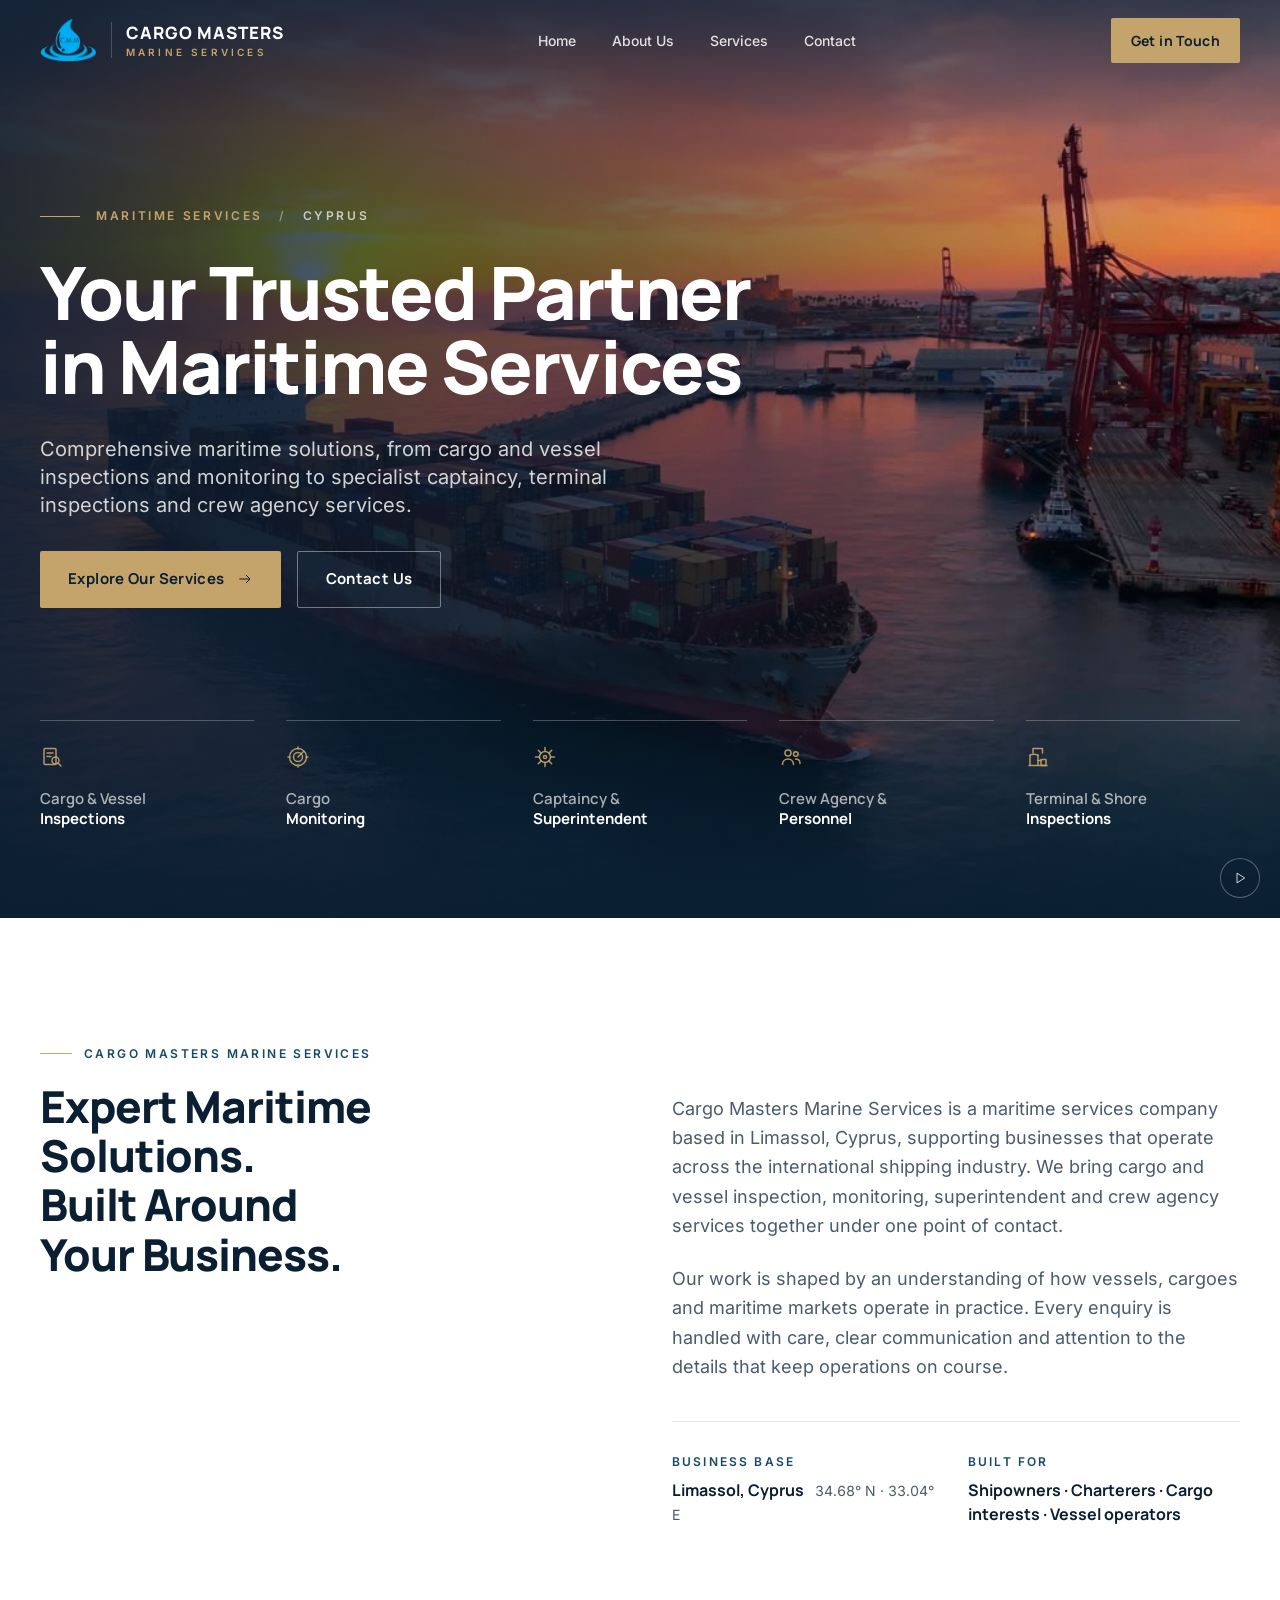
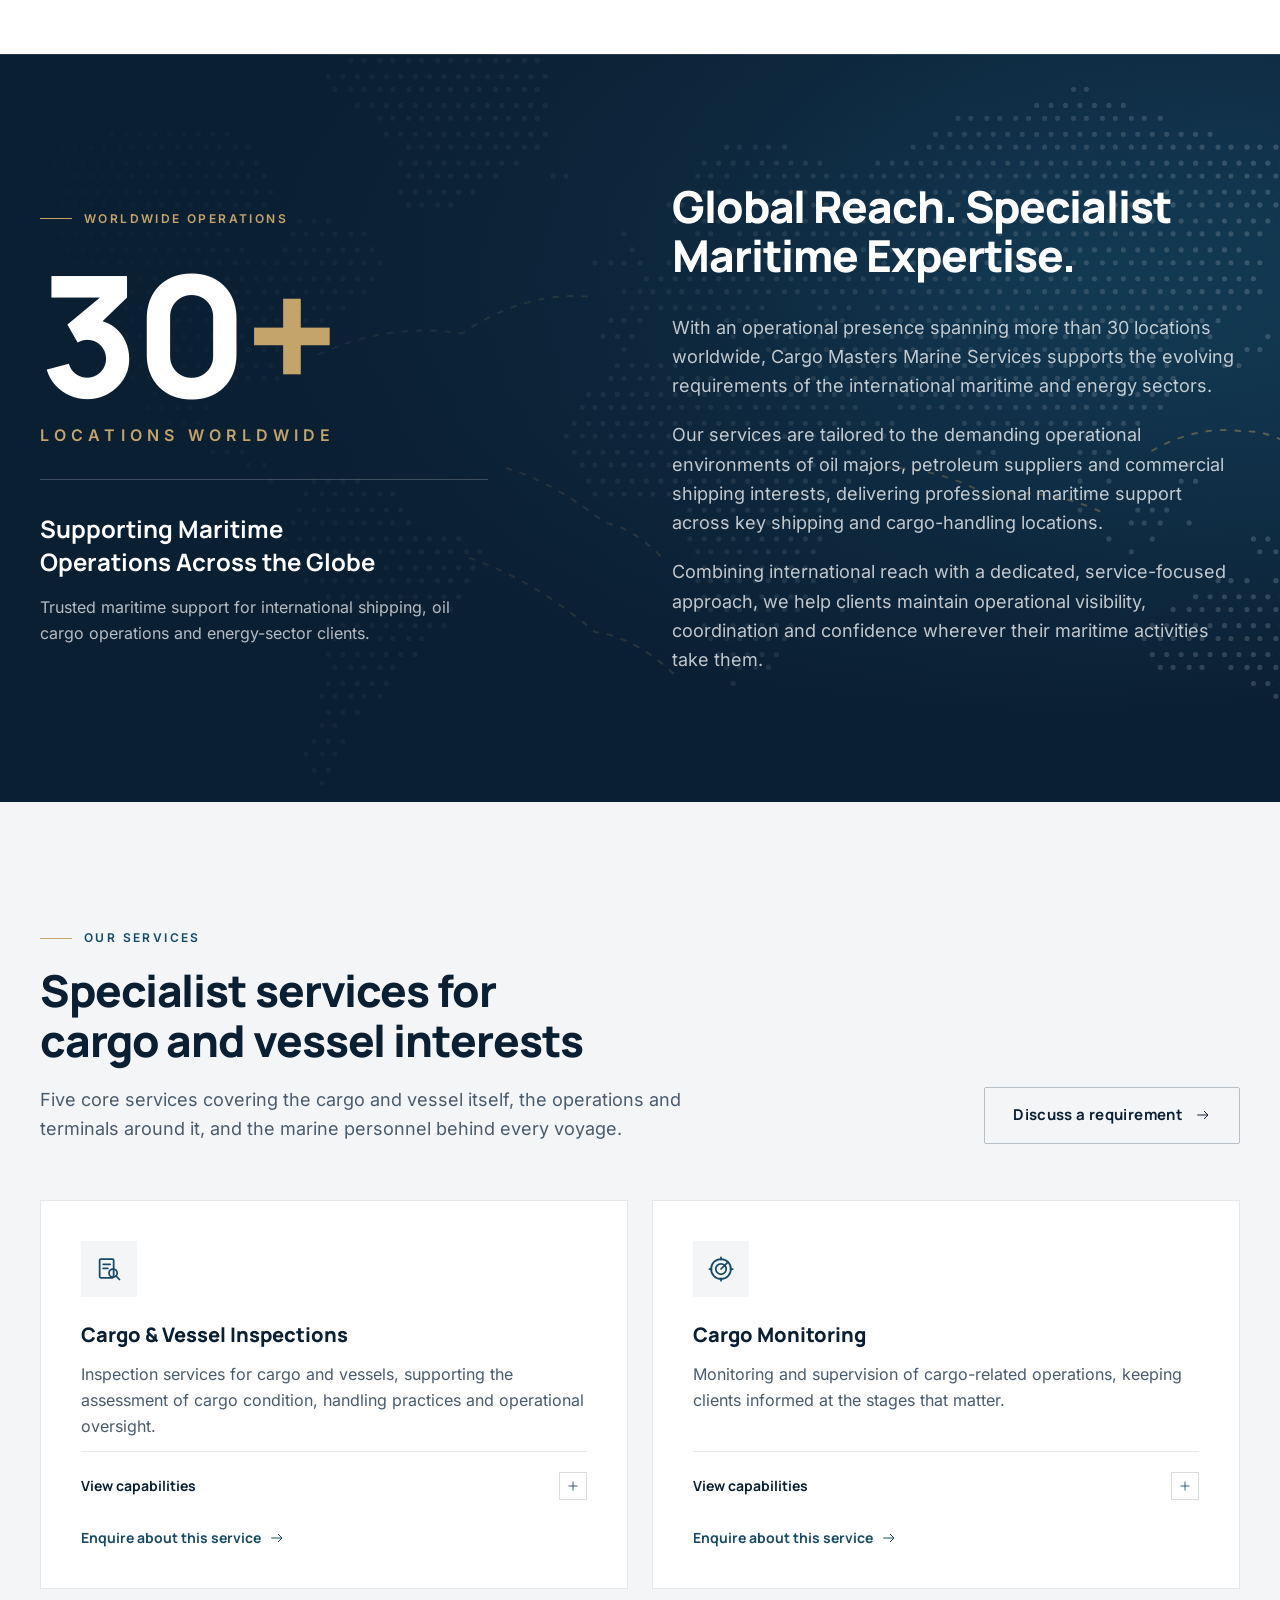
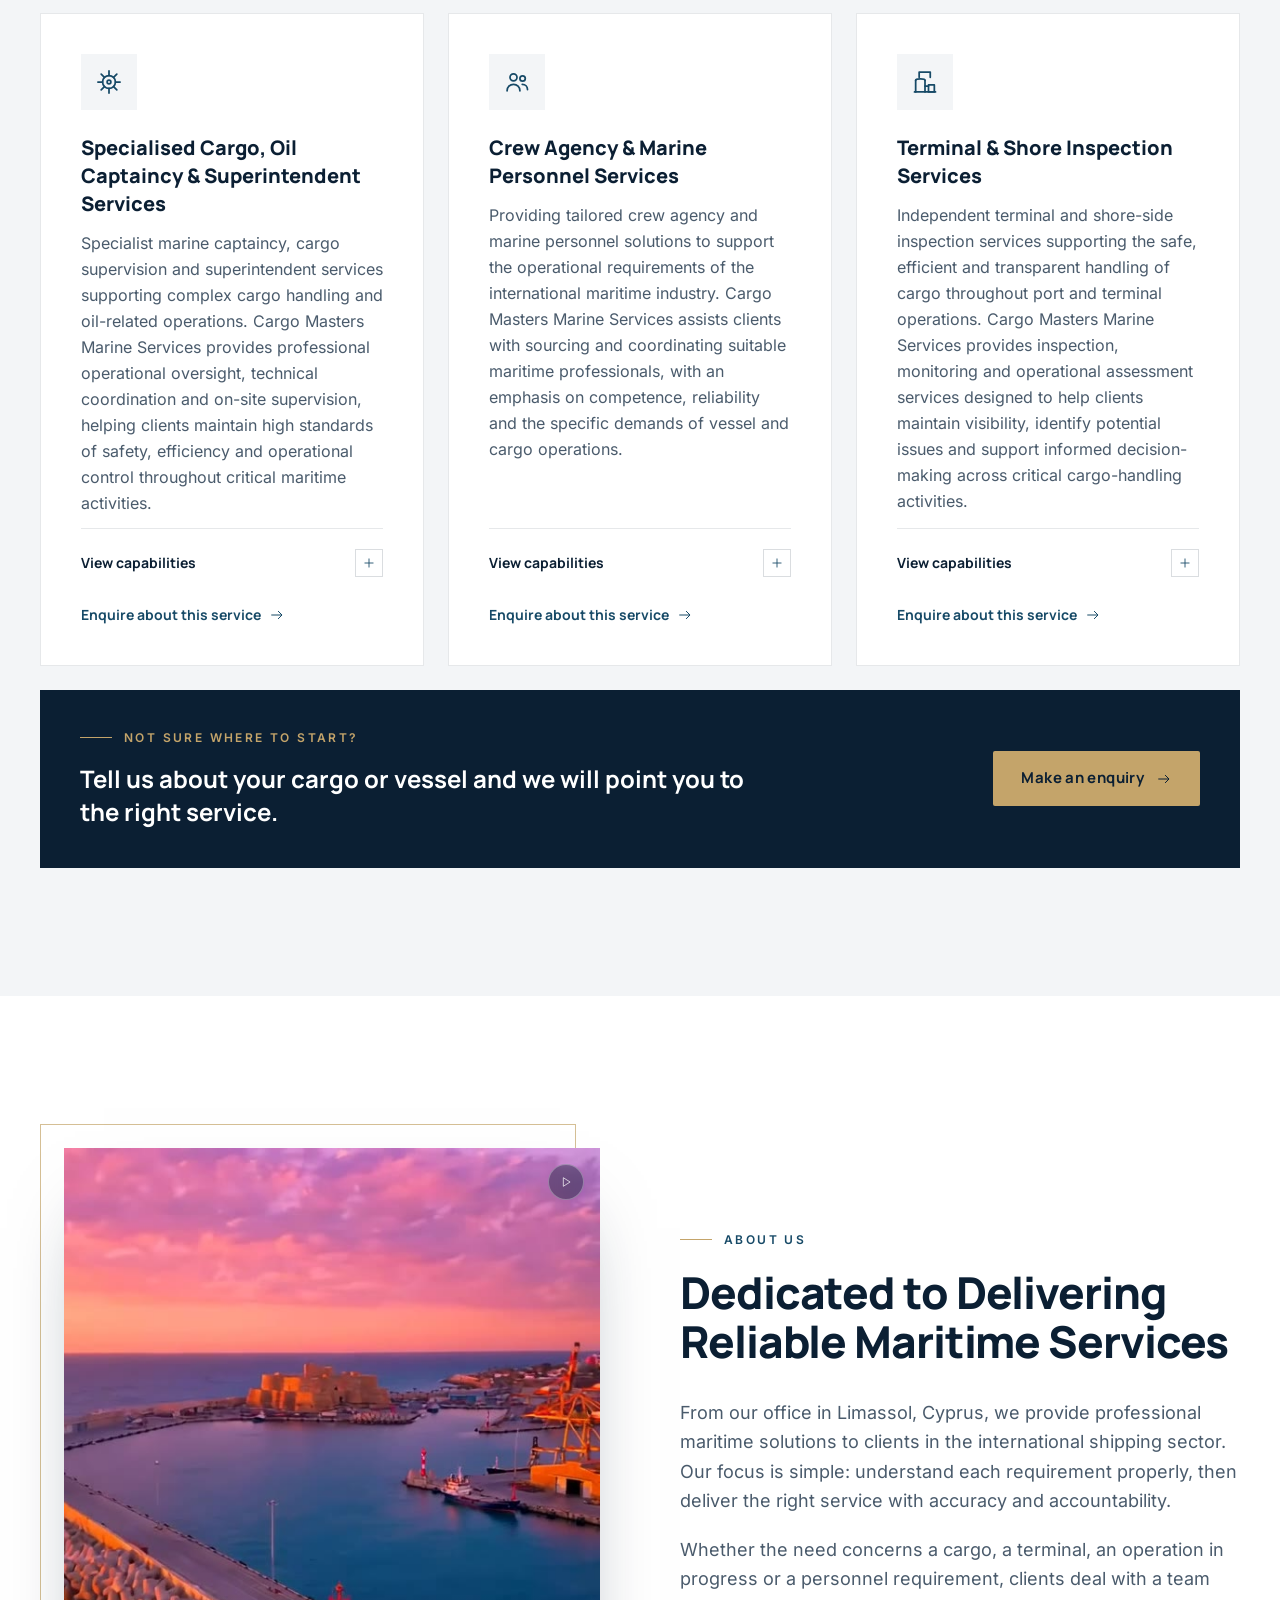
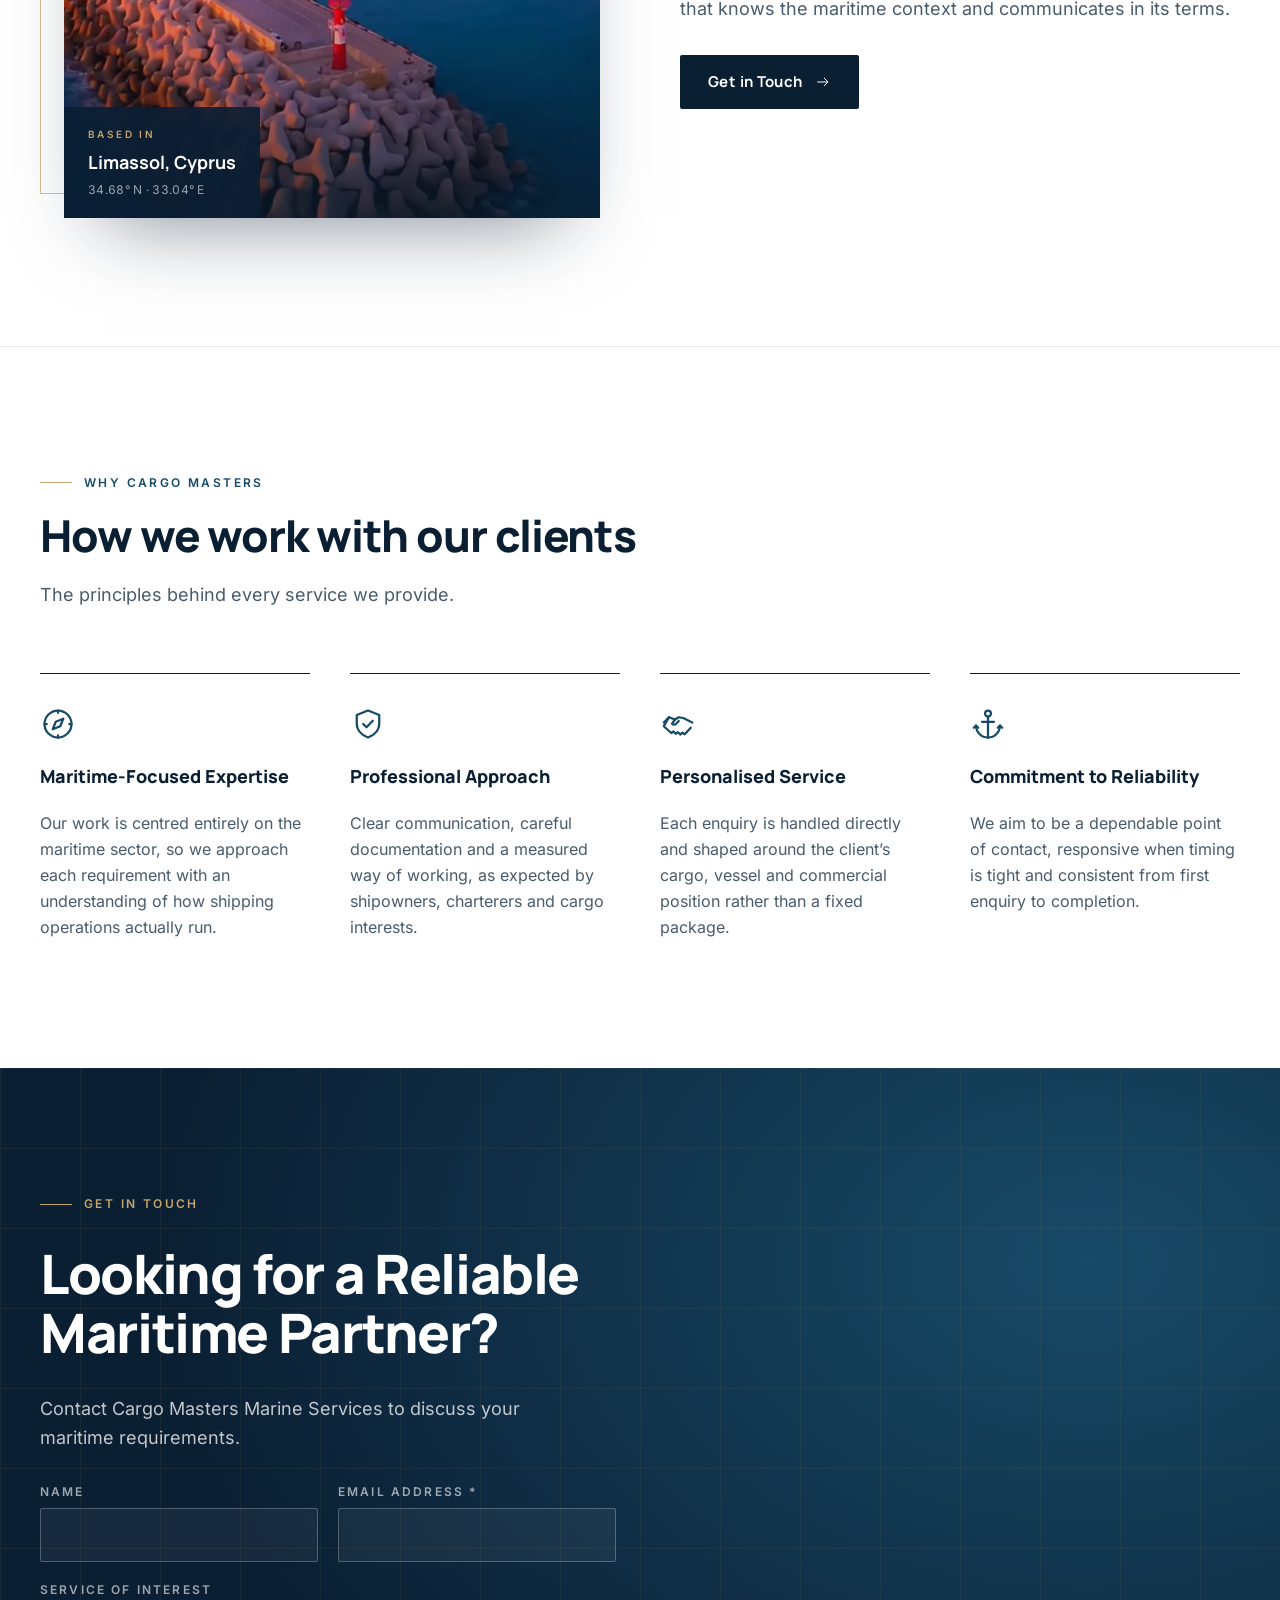
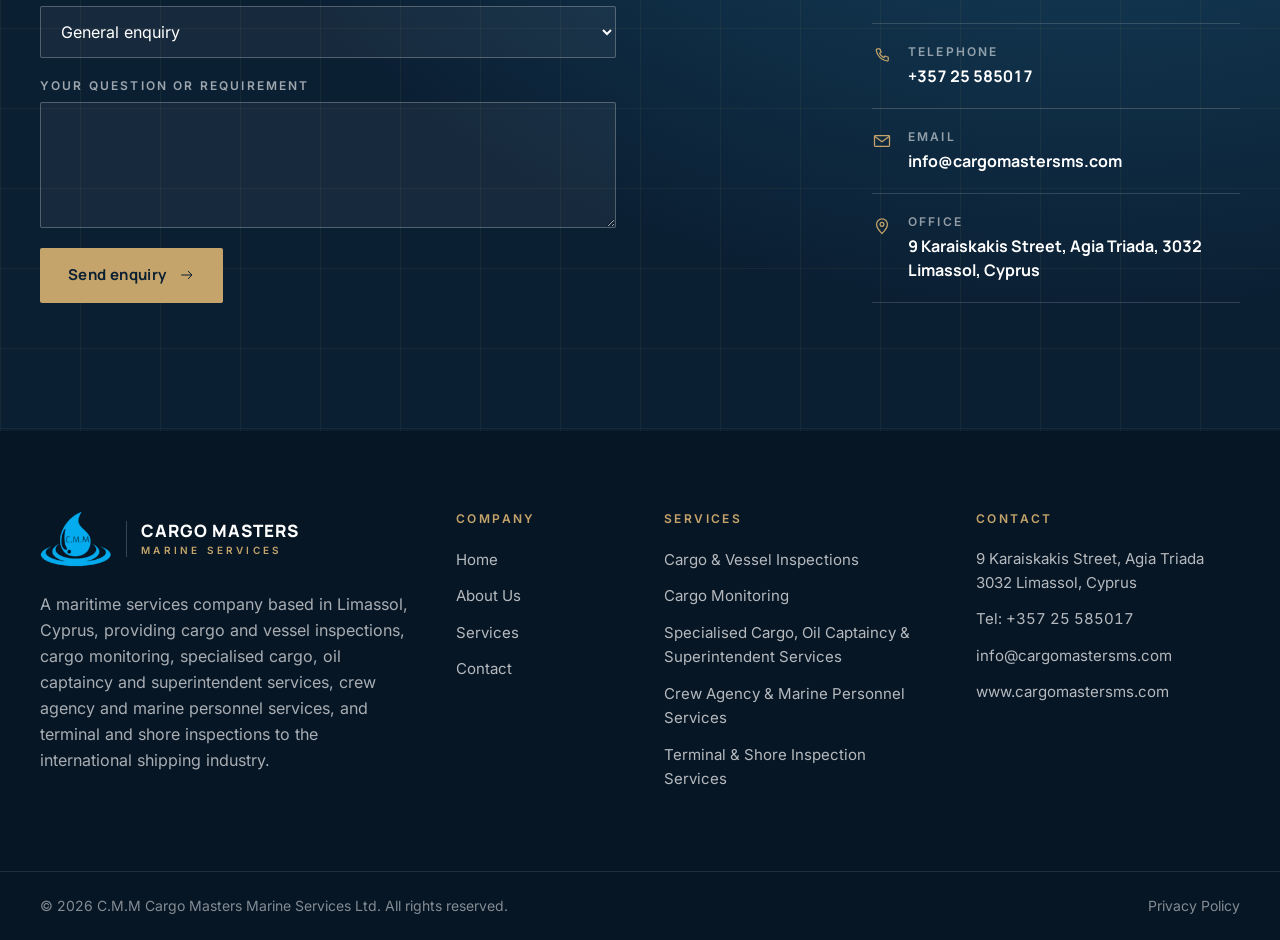
==== index.html @ 6564b2ce "Add live Cargo Masters website Co-Authored-By: Claude Opus 5.5 <noreply@anthropic.com> Claude-Sessio" ====
<!doctype html>
<html lang="en">
<head>
<meta charset="utf-8">
<meta name="viewport" content="width=device-width, initial-scale=1, viewport-fit=cover">
<link rel="icon" href="media/logo-cmm.png">
<title>Cargo Masters Marine Services | Maritime Services in Limassol, Cyprus</title>
<meta name="description" content="Cargo Masters Marine Services, Limassol, Cyprus: cargo and vessel inspections, cargo monitoring, captaincy and superintendent services, crew agency and terminal inspections.">
<link rel="canonical" href="https://www.cargomastersms.com/">
<meta name="theme-color" content="#0B1F33">
<meta property="og:type" content="website">
<meta property="og:site_name" content="Cargo Masters Marine Services">
<meta property="og:title" content="Cargo Masters Marine Services | Maritime Services in Limassol, Cyprus">
<meta property="og:description" content="Cargo Masters Marine Services, Limassol, Cyprus: cargo and vessel inspections, cargo monitoring, captaincy and superintendent services, crew agency and terminal inspections.">
<meta property="og:url" content="https://www.cargomastersms.com/">
<meta property="og:image" content="https://www.cargomastersms.com/media/hero-poster.jpg">
<meta property="og:image:width" content="1280">
<meta property="og:image:height" content="720">
<meta name="twitter:card" content="summary_large_image">
<link rel="stylesheet" href="assets/fonts.css">
<link rel="stylesheet" href="assets/site.css">
<link rel="preload" as="image" href="media/hero-poster.jpg">
<style>
:root { color-scheme: light; }
/* Layout and accessibility helpers (shared by the app and the preview). */
html { scroll-behavior: smooth; -webkit-text-size-adjust: 100%; }
body { background: #FFFFFF; color: #0B1F33; font-family: Inter, system-ui, -apple-system, 'Segoe UI', sans-serif; -webkit-font-smoothing: antialiased; }
[hidden] { display: none !important; }

.container-x {
  width: 100%;
  max-width: 1280px;
  margin-inline: auto;
  padding-left: max(20px, env(safe-area-inset-left, 0px));
  padding-right: max(20px, env(safe-area-inset-right, 0px));
}
@media (min-width: 768px) {
  .container-x {
    padding-left: max(40px, env(safe-area-inset-left, 0px));
    padding-right: max(40px, env(safe-area-inset-right, 0px));
  }
}

.text-balance { text-wrap: balance; }

/* Faint nautical-chart grid behind the contact band. */
.chart-grid {
  background-image:
    linear-gradient(rgba(196,164,106,0.07) 1px, transparent 1px),
    linear-gradient(90deg, rgba(196,164,106,0.07) 1px, transparent 1px),
    radial-gradient(ellipse at 85% 20%, #174A67 0%, transparent 60%);
  background-size: 80px 80px, 80px 80px, 100% 100%;
}

a:focus-visible, button:focus-visible {
  outline: 2px solid #C4A46A;
  outline-offset: 3px;
}

.skip-link {
  position: absolute; left: 16px; top: -100px; z-index: 100;
  background: #C4A46A; color: #0B1F33; padding: 12px 18px; font-weight: 700;
}
.skip-link:focus { top: calc(16px + env(safe-area-inset-top, 0px)); }

/* Hero entrance: movement only, text is visible from the first frame. */
@keyframes rise { from { transform: translateY(14px); } to { transform: none; } }
.hero-rise { animation: rise 0.9s cubic-bezier(0.2, 0.7, 0.2, 1) both; }

@media (prefers-reduced-motion: reduce) {
  html { scroll-behavior: auto; }
  *, *::before, *::after { animation: none !important; transition: none !important; }
}

</style>
<script defer src="assets/react.production.min.js"></script>
<script defer src="assets/react-dom.production.min.js"></script>
</head>
<body>
<form name="contact" data-netlify="true" netlify-honeypot="bot-field" hidden>
<input type="text" name="name"><input type="email" name="email"><input type="text" name="service"><textarea name="message"></textarea><input type="text" name="bot-field">
</form>
<div id="root"><a href="#main" class="skip-link">Skip to content</a><header class="fixed inset-x-0 top-0 z-50 transition-[background-color,box-shadow] duration-300 bg-transparent" style="padding-top: env(safe-area-inset-top, 0px);"><div class="container-x flex h-20 items-center justify-between gap-6"><a href="#top" aria-label="Cargo Masters Marine Services, home" class="shrink-0"><span class="flex items-center gap-3.5"><img src="media/logo-cmm.png" alt="" aria-hidden="true" class="h-11 w-auto shrink-0"><span aria-hidden="true" class="h-9 w-px bg-white/20"></span><span class="flex flex-col leading-none"><span class="font-display text-[17px] font-extrabold tracking-[0.06em] text-white">CARGO MASTERS</span><span class="mt-1.5 font-sans text-[10px] font-semibold uppercase tracking-[0.32em] text-gold">Marine Services</span></span></span></a><nav aria-label="Main" class="hidden lg:block"><ul class="flex items-center gap-9"><li><a href="#top" class="relative py-2 font-sans text-[14px] font-medium transition-colors after:absolute after:inset-x-0 after:-bottom-0.5 after:h-px after:origin-left after:scale-x-0 after:bg-gold after:transition-transform hover:after:scale-x-100 text-white/85 hover:text-white">Home</a></li><li><a href="#about" class="relative py-2 font-sans text-[14px] font-medium transition-colors after:absolute after:inset-x-0 after:-bottom-0.5 after:h-px after:origin-left after:scale-x-0 after:bg-gold after:transition-transform hover:after:scale-x-100 text-white/85 hover:text-white">About Us</a></li><li><a href="#services" class="relative py-2 font-sans text-[14px] font-medium transition-colors after:absolute after:inset-x-0 after:-bottom-0.5 after:h-px after:origin-left after:scale-x-0 after:bg-gold after:transition-transform hover:after:scale-x-100 text-white/85 hover:text-white">Services</a></li><li><a href="#contact" class="relative py-2 font-sans text-[14px] font-medium transition-colors after:absolute after:inset-x-0 after:-bottom-0.5 after:h-px after:origin-left after:scale-x-0 after:bg-gold after:transition-transform hover:after:scale-x-100 text-white/85 hover:text-white">Contact</a></li></ul></nav><div class="flex items-center gap-3"><a href="#contact" class="hidden rounded-sm px-5 py-3 font-display text-[14px] font-bold tracking-wide transition-colors sm:inline-flex bg-gold text-navy hover:bg-[#d3b783]">Get in Touch</a><button type="button" class="grid h-11 w-11 place-items-center lg:hidden text-white" aria-expanded="false" aria-controls="mobile-menu" aria-label="Open menu"><svg viewBox="0 0 24 24" fill="none" stroke="currentColor" stroke-width="1.5" stroke-linecap="round" stroke-linejoin="round" class="h-6 w-6" aria-hidden="true"><path d="M3.5 7h17M3.5 12h17M3.5 17h17"></path></svg></button></div></div><div id="mobile-menu" hidden="" class="border-t border-navy/10 bg-white lg:hidden"><nav aria-label="Mobile" class="container-x py-4"><ul class="flex flex-col"><li class="border-b border-navy/10 last:border-0"><a href="#top" class="flex items-center justify-between py-4 font-display text-lg font-bold text-navy">Home<svg viewBox="0 0 24 24" fill="none" stroke="currentColor" stroke-width="1.5" stroke-linecap="round" stroke-linejoin="round" class="h-4 w-4 text-ocean" aria-hidden="true"><path d="M4 12h15M14 6.5l5.5 5.5-5.5 5.5"></path></svg></a></li><li class="border-b border-navy/10 last:border-0"><a href="#about" class="flex items-center justify-between py-4 font-display text-lg font-bold text-navy">About Us<svg viewBox="0 0 24 24" fill="none" stroke="currentColor" stroke-width="1.5" stroke-linecap="round" stroke-linejoin="round" class="h-4 w-4 text-ocean" aria-hidden="true"><path d="M4 12h15M14 6.5l5.5 5.5-5.5 5.5"></path></svg></a></li><li class="border-b border-navy/10 last:border-0"><a href="#services" class="flex items-center justify-between py-4 font-display text-lg font-bold text-navy">Services<svg viewBox="0 0 24 24" fill="none" stroke="currentColor" stroke-width="1.5" stroke-linecap="round" stroke-linejoin="round" class="h-4 w-4 text-ocean" aria-hidden="true"><path d="M4 12h15M14 6.5l5.5 5.5-5.5 5.5"></path></svg></a></li><li class="border-b border-navy/10 last:border-0"><a href="#contact" class="flex items-center justify-between py-4 font-display text-lg font-bold text-navy">Contact<svg viewBox="0 0 24 24" fill="none" stroke="currentColor" stroke-width="1.5" stroke-linecap="round" stroke-linejoin="round" class="h-4 w-4 text-ocean" aria-hidden="true"><path d="M4 12h15M14 6.5l5.5 5.5-5.5 5.5"></path></svg></a></li></ul><a href="#contact" class="mt-4 flex justify-center rounded-sm bg-navy px-5 py-4 font-display font-bold text-white">Get in Touch</a></nav></div></header><main id="main"><section id="top" aria-labelledby="hero-title" class="relative isolate overflow-hidden bg-navy"><div class="absolute inset-0"><video muted class="h-full w-full object-cover object-[30%_50%]" src="media/hero.mp4" poster="media/hero-poster.jpg" loop="" playsinline="" autoplay="" preload="auto" aria-hidden="true" tabindex="-1"></video><button type="button" aria-label="Play background video" class="absolute bottom-5 right-5 z-20 grid h-10 w-10 place-items-center rounded-full border border-white/30 bg-navy/40 text-white/80 backdrop-blur-sm transition-colors hover:border-white hover:text-white" style="right: max(20px, env(safe-area-inset-right, 0px)); bottom: calc(20px + env(safe-area-inset-bottom, 0px));"><svg viewBox="0 0 24 24" fill="none" stroke="currentColor" stroke-width="1.5" stroke-linecap="round" stroke-linejoin="round" class="h-4 w-4" aria-hidden="true"><path d="M8 5l11 7-11 7z"></path></svg></button><div class="absolute inset-0 bg-gradient-to-r from-navy/90 via-navy/55 to-navy/5"></div><div class="absolute inset-x-0 top-0 h-32 bg-gradient-to-b from-navy/60 to-transparent"></div><div class="absolute inset-x-0 bottom-0 h-48 bg-gradient-to-t from-navy/95 to-transparent"></div></div><div class="container-x relative z-10 pb-16 pt-40 md:pb-20 md:pt-52"><div class="hero-rise flex max-w-3xl flex-col gap-8"><p class="flex flex-wrap items-center gap-x-4 gap-y-2 font-sans text-xs font-semibold uppercase tracking-[0.22em] text-gold"><span class="h-px w-10 bg-gold" aria-hidden="true"></span>Maritime Services<span class="text-white/40" aria-hidden="true">/</span><span class="text-white/70">Cyprus</span></p><h1 id="hero-title" class="text-balance font-display text-[2.6rem] font-extrabold leading-[1.04] tracking-tight text-white sm:text-6xl lg:text-[4.6rem]">Your Trusted Partner in Maritime Services</h1><p class="max-w-xl text-lg leading-relaxed text-white/80 md:text-xl">Comprehensive maritime solutions, from cargo and vessel inspections and monitoring to specialist captaincy, terminal inspections and crew agency services.</p><div class="flex flex-col gap-3 sm:flex-row sm:gap-4"><a href="#services" class="group inline-flex items-center justify-center gap-3 rounded-sm px-7 py-4 font-display text-[15px] font-bold tracking-wide transition-colors duration-200 bg-gold text-navy hover:bg-[#d3b783] ">Explore Our Services<svg viewBox="0 0 24 24" fill="none" stroke="currentColor" stroke-width="1.5" stroke-linecap="round" stroke-linejoin="round" class="h-4 w-4 transition-transform duration-200 group-hover:translate-x-1" aria-hidden="true"><path d="M4 12h15M14 6.5l5.5 5.5-5.5 5.5"></path></svg></a><a href="#contact" class="group inline-flex items-center justify-center gap-3 rounded-sm px-7 py-4 font-display text-[15px] font-bold tracking-wide transition-colors duration-200 border border-white/40 text-white hover:border-white hover:bg-white/10 ">Contact Us</a></div></div><nav aria-label="Services overview" class="mt-28 hidden lg:block"><ul class="grid grid-cols-5 gap-8"><li><a href="#cargo-inspections" class="group relative flex flex-col gap-5 border-t border-white/25 pb-2 pt-6"><span aria-hidden="true" class="absolute -top-px left-0 h-px w-full origin-left scale-x-0 bg-gold transition-transform duration-500 group-hover:scale-x-100"></span><svg viewBox="0 0 24 24" fill="none" stroke="currentColor" stroke-width="1.5" stroke-linecap="round" stroke-linejoin="round" class="h-6 w-6 text-gold/90" aria-hidden="true"><rect x="4" y="3.5" width="12" height="16" rx="1"></rect><path d="M7 8h6M7 11.5h4"></path><circle cx="15.5" cy="15.5" r="3.5"></circle><path d="M18 18l3 3"></path></svg><span class="flex flex-col font-display text-[15px] leading-snug"><span class="font-semibold text-white/65 transition-colors duration-300 group-hover:text-white/90">Cargo &amp; Vessel</span><span class="font-bold text-white">Inspections</span></span></a></li><li><a href="#cargo-monitoring" class="group relative flex flex-col gap-5 border-t border-white/25 pb-2 pt-6"><span aria-hidden="true" class="absolute -top-px left-0 h-px w-full origin-left scale-x-0 bg-gold transition-transform duration-500 group-hover:scale-x-100"></span><svg viewBox="0 0 24 24" fill="none" stroke="currentColor" stroke-width="1.5" stroke-linecap="round" stroke-linejoin="round" class="h-6 w-6 text-gold/90" aria-hidden="true"><circle cx="12" cy="12" r="8.5"></circle><circle cx="12" cy="12" r="4.5"></circle><path d="M12 12l5.5-5.5"></path><path d="M12 2v2M12 20v2M2 12h2M20 12h2"></path></svg><span class="flex flex-col font-display text-[15px] leading-snug"><span class="font-semibold text-white/65 transition-colors duration-300 group-hover:text-white/90">Cargo</span><span class="font-bold text-white">Monitoring</span></span></a></li><li><a href="#captaincy" class="group relative flex flex-col gap-5 border-t border-white/25 pb-2 pt-6"><span aria-hidden="true" class="absolute -top-px left-0 h-px w-full origin-left scale-x-0 bg-gold transition-transform duration-500 group-hover:scale-x-100"></span><svg viewBox="0 0 24 24" fill="none" stroke="currentColor" stroke-width="1.5" stroke-linecap="round" stroke-linejoin="round" class="h-6 w-6 text-gold/90" aria-hidden="true"><circle cx="12" cy="12" r="5.5"></circle><circle cx="12" cy="12" r="1.6"></circle><path d="M12 2.5v4M12 17.5v4M2.5 12h4M17.5 12h4M5.3 5.3l2.8 2.8M15.9 15.9l2.8 2.8M18.7 5.3l-2.8 2.8M8.1 15.9l-2.8 2.8"></path></svg><span class="flex flex-col font-display text-[15px] leading-snug"><span class="font-semibold text-white/65 transition-colors duration-300 group-hover:text-white/90">Captaincy &amp;</span><span class="font-bold text-white">Superintendent</span></span></a></li><li><a href="#crew-agency" class="group relative flex flex-col gap-5 border-t border-white/25 pb-2 pt-6"><span aria-hidden="true" class="absolute -top-px left-0 h-px w-full origin-left scale-x-0 bg-gold transition-transform duration-500 group-hover:scale-x-100"></span><svg viewBox="0 0 24 24" fill="none" stroke="currentColor" stroke-width="1.5" stroke-linecap="round" stroke-linejoin="round" class="h-6 w-6 text-gold/90" aria-hidden="true"><circle cx="9" cy="8" r="3"></circle><path d="M3.5 19.5c0-3.2 2.4-5.5 5.5-5.5s5.5 2.3 5.5 5.5"></path><circle cx="16.8" cy="9" r="2.3"></circle><path d="M16.5 14c2.7 0 4.5 1.9 4.5 4.5"></path></svg><span class="flex flex-col font-display text-[15px] leading-snug"><span class="font-semibold text-white/65 transition-colors duration-300 group-hover:text-white/90">Crew Agency &amp;</span><span class="font-bold text-white">Personnel</span></span></a></li><li><a href="#terminal-inspections" class="group relative flex flex-col gap-5 border-t border-white/25 pb-2 pt-6"><span aria-hidden="true" class="absolute -top-px left-0 h-px w-full origin-left scale-x-0 bg-gold transition-transform duration-500 group-hover:scale-x-100"></span><svg viewBox="0 0 24 24" fill="none" stroke="currentColor" stroke-width="1.5" stroke-linecap="round" stroke-linejoin="round" class="h-6 w-6 text-gold/90" aria-hidden="true"><path d="M3 20.5h18"></path><path d="M4 10.5v10M12 10.5v10"></path><path d="M4 10.5c0-1.6 8-1.6 8 0"></path><path d="M15 14.5h5v6h-5z"></path><path d="M12 15.5h3"></path><path d="M7 8V3.5h9.5V8"></path></svg><span class="flex flex-col font-display text-[15px] leading-snug"><span class="font-semibold text-white/65 transition-colors duration-300 group-hover:text-white/90">Terminal &amp; Shore</span><span class="font-bold text-white">Inspections</span></span></a></li></ul></nav></div></section><section aria-labelledby="intro-title" class="bg-white"><div class="container-x grid gap-12 py-24 md:py-32 lg:grid-cols-12 lg:gap-16"><div class="lg:col-span-5"><div class="flex max-w-2xl flex-col gap-5"><p class="flex items-center gap-3 font-sans text-xs font-semibold uppercase tracking-[0.2em] text-ocean"><span aria-hidden="true" class="h-px w-8 bg-gold"></span>Cargo Masters Marine Services</p><h2 id="intro-title" class="text-balance font-display text-3xl font-extrabold leading-[1.12] tracking-tight md:text-[2.75rem] text-navy">Expert Maritime Solutions. Built Around Your Business.</h2></div></div><div class="flex min-w-0 flex-col gap-6 text-lg leading-relaxed text-slate lg:col-span-6 lg:col-start-7 lg:pt-12"><p>Cargo Masters Marine Services is a maritime services company based in Limassol, Cyprus, supporting businesses that operate across the international shipping industry. We bring cargo and vessel inspection, monitoring, superintendent and crew agency services together under one point of contact.</p><p>Our work is shaped by an understanding of how vessels, cargoes and maritime markets operate in practice. Every enquiry is handled with care, clear communication and attention to the details that keep operations on course.</p><dl class="mt-4 grid gap-6 border-t border-navy/10 pt-8 sm:grid-cols-2"><div class="flex flex-col gap-2"><dt class="text-xs font-semibold uppercase tracking-[0.18em] text-ocean">Business base</dt><dd class="font-display text-base font-bold text-navy">Limassol, Cyprus <span class="ml-2 font-sans text-sm font-normal tabular-nums text-slate">34.68° N · 33.04° E</span></dd></div><div class="flex flex-col gap-2"><dt class="text-xs font-semibold uppercase tracking-[0.18em] text-ocean">Built for</dt><dd class="font-display text-base font-bold text-navy">Shipowners · Charterers · Cargo interests · Vessel operators</dd></div></dl></div></div></section><section id="global-reach" aria-labelledby="global-title" class="relative isolate scroll-mt-20 overflow-hidden bg-navy"><div aria-hidden="true" class="pointer-events-none absolute inset-0 -z-10"><div class="absolute inset-0 bg-[radial-gradient(ellipse_at_80%_30%,#174A67_0%,transparent_60%)]"></div><svg viewBox="0 0 1000 466" preserveAspectRatio="xMidYMid slice" class="absolute left-1/2 top-1/2 h-auto w-[900px] max-w-none -translate-x-1/2 -translate-y-1/2 lg:inset-0 lg:left-0 lg:top-0 lg:h-full lg:w-full lg:translate-x-0 lg:translate-y-0"><path d="M320 4h.01M328 4h.01M338 4h.01M346 4h.01M356 4h.01M364 4h.01M374 4h.01M382 4h.01M392 4h.01M400 4h.01M410 4h.01M418 4h.01M428 4h.01M436 4h.01M306 14h.01M315 14h.01M324 14h.01M333 14h.01M342 14h.01M351 14h.01M360 14h.01M369 14h.01M378 14h.01M387 14h.01M396 14h.01M405 14h.01M414 14h.01M423 14h.01M432 14h.01M441 14h.01M310 22h.01M320 22h.01M328 22h.01M338 22h.01M346 22h.01M356 22h.01M364 22h.01M374 22h.01M382 22h.01M392 22h.01M400 22h.01M410 22h.01M418 22h.01M428 22h.01M436 22h.01M770 22h.01M778 22h.01M324 32h.01M333 32h.01M342 32h.01M351 32h.01M360 32h.01M369 32h.01M378 32h.01M387 32h.01M396 32h.01M405 32h.01M414 32h.01M423 32h.01M432 32h.01M441 32h.01M747 32h.01M756 32h.01M765 32h.01M774 32h.01M783 32h.01M792 32h.01M801 32h.01M338 40h.01M346 40h.01M356 40h.01M364 40h.01M374 40h.01M382 40h.01M392 40h.01M400 40h.01M410 40h.01M418 40h.01M428 40h.01M436 40h.01M698 40h.01M706 40h.01M716 40h.01M724 40h.01M734 40h.01M742 40h.01M752 40h.01M760 40h.01M770 40h.01M778 40h.01M788 40h.01M796 40h.01M806 40h.01M814 40h.01M824 40h.01M171 50h.01M180 50h.01M189 50h.01M198 50h.01M207 50h.01M216 50h.01M225 50h.01M234 50h.01M243 50h.01M342 50h.01M351 50h.01M360 50h.01M369 50h.01M378 50h.01M387 50h.01M396 50h.01M405 50h.01M414 50h.01M423 50h.01M432 50h.01M441 50h.01M684 50h.01M693 50h.01M702 50h.01M711 50h.01M720 50h.01M729 50h.01M738 50h.01M747 50h.01M756 50h.01M765 50h.01M774 50h.01M783 50h.01M792 50h.01M801 50h.01M810 50h.01M819 50h.01M828 50h.01M837 50h.01M846 50h.01M855 50h.01M50 58h.01M58 58h.01M68 58h.01M76 58h.01M86 58h.01M94 58h.01M104 58h.01M112 58h.01M122 58h.01M130 58h.01M140 58h.01M148 58h.01M158 58h.01M166 58h.01M176 58h.01M184 58h.01M194 58h.01M202 58h.01M212 58h.01M220 58h.01M230 58h.01M238 58h.01M248 58h.01M256 58h.01M356 58h.01M364 58h.01M374 58h.01M382 58h.01M392 58h.01M400 58h.01M410 58h.01M418 58h.01M428 58h.01M436 58h.01M554 58h.01M562 58h.01M572 58h.01M580 58h.01M590 58h.01M670 58h.01M680 58h.01M688 58h.01M698 58h.01M706 58h.01M716 58h.01M724 58h.01M734 58h.01M742 58h.01M752 58h.01M760 58h.01M770 58h.01M778 58h.01M788 58h.01M796 58h.01M806 58h.01M814 58h.01M824 58h.01M832 58h.01M842 58h.01M850 58h.01M860 58h.01M868 58h.01M878 58h.01M886 58h.01M896 58h.01M904 58h.01M914 58h.01M922 58h.01M932 58h.01M940 58h.01M950 58h.01M958 58h.01M968 58h.01M976 58h.01M45 68h.01M54 68h.01M63 68h.01M72 68h.01M81 68h.01M90 68h.01M99 68h.01M108 68h.01M117 68h.01M126 68h.01M135 68h.01M144 68h.01M153 68h.01M162 68h.01M171 68h.01M180 68h.01M189 68h.01M198 68h.01M207 68h.01M216 68h.01M225 68h.01M234 68h.01M243 68h.01M252 68h.01M261 68h.01M351 68h.01M360 68h.01M369 68h.01M378 68h.01M387 68h.01M396 68h.01M405 68h.01M414 68h.01M423 68h.01M540 68h.01M549 68h.01M558 68h.01M567 68h.01M576 68h.01M585 68h.01M594 68h.01M603 68h.01M612 68h.01M648 68h.01M657 68h.01M666 68h.01M675 68h.01M684 68h.01M693 68h.01M702 68h.01M711 68h.01M720 68h.01M729 68h.01M738 68h.01M747 68h.01M756 68h.01M765 68h.01M774 68h.01M783 68h.01M792 68h.01M801 68h.01M810 68h.01M819 68h.01M828 68h.01M837 68h.01M846 68h.01M855 68h.01M864 68h.01M873 68h.01M882 68h.01M891 68h.01M900 68h.01M909 68h.01M918 68h.01M927 68h.01M936 68h.01M945 68h.01M954 68h.01M963 68h.01M972 68h.01M981 68h.01M990 68h.01M999 68h.01M40 76h.01M50 76h.01M58 76h.01M68 76h.01M76 76h.01M86 76h.01M94 76h.01M104 76h.01M112 76h.01M122 76h.01M130 76h.01M140 76h.01M148 76h.01M158 76h.01M166 76h.01M176 76h.01M184 76h.01M194 76h.01M202 76h.01M212 76h.01M220 76h.01M230 76h.01M238 76h.01M248 76h.01M256 76h.01M266 76h.01M356 76h.01M364 76h.01M374 76h.01M382 76h.01M392 76h.01M400 76h.01M410 76h.01M446 76h.01M454 76h.01M536 76h.01M544 76h.01M554 76h.01M572 76h.01M580 76h.01M590 76h.01M598 76h.01M608 76h.01M616 76h.01M626 76h.01M634 76h.01M644 76h.01M652 76h.01M662 76h.01M670 76h.01M680 76h.01M688 76h.01M698 76h.01M706 76h.01M716 76h.01M724 76h.01M734 76h.01M742 76h.01M752 76h.01M760 76h.01M770 76h.01M778 76h.01M788 76h.01M796 76h.01M806 76h.01M814 76h.01M824 76h.01M832 76h.01M842 76h.01M850 76h.01M860 76h.01M868 76h.01M878 76h.01M886 76h.01M896 76h.01M904 76h.01M914 76h.01M922 76h.01M932 76h.01M940 76h.01M950 76h.01M958 76h.01M968 76h.01M976 76h.01M986 76h.01M994 76h.01M45 86h.01M54 86h.01M63 86h.01M72 86h.01M81 86h.01M90 86h.01M99 86h.01M108 86h.01M117 86h.01M126 86h.01M135 86h.01M144 86h.01M153 86h.01M162 86h.01M171 86h.01M180 86h.01M189 86h.01M198 86h.01M207 86h.01M216 86h.01M225 86h.01M234 86h.01M243 86h.01M252 86h.01M261 86h.01M270 86h.01M351 86h.01M360 86h.01M369 86h.01M378 86h.01M387 86h.01M396 86h.01M531 86h.01M540 86h.01M549 86h.01M567 86h.01M576 86h.01M585 86h.01M594 86h.01M603 86h.01M612 86h.01M621 86h.01M630 86h.01M639 86h.01M648 86h.01M657 86h.01M666 86h.01M675 86h.01M684 86h.01M693 86h.01M702 86h.01M711 86h.01M720 86h.01M729 86h.01M738 86h.01M747 86h.01M756 86h.01M765 86h.01M774 86h.01M783 86h.01M792 86h.01M801 86h.01M810 86h.01M819 86h.01M828 86h.01M837 86h.01M846 86h.01M855 86h.01M864 86h.01M873 86h.01M882 86h.01M891 86h.01M900 86h.01M909 86h.01M918 86h.01M927 86h.01M936 86h.01M945 86h.01M954 86h.01M963 86h.01M972 86h.01M981 86h.01M990 86h.01M50 94h.01M58 94h.01M68 94h.01M76 94h.01M86 94h.01M94 94h.01M104 94h.01M112 94h.01M122 94h.01M130 94h.01M140 94h.01M148 94h.01M158 94h.01M166 94h.01M176 94h.01M184 94h.01M194 94h.01M202 94h.01M212 94h.01M220 94h.01M230 94h.01M238 94h.01M248 94h.01M256 94h.01M266 94h.01M356 94h.01M364 94h.01M374 94h.01M382 94h.01M518 94h.01M526 94h.01M536 94h.01M544 94h.01M562 94h.01M572 94h.01M580 94h.01M590 94h.01M598 94h.01M608 94h.01M616 94h.01M626 94h.01M634 94h.01M644 94h.01M652 94h.01M662 94h.01M670 94h.01M680 94h.01M688 94h.01M698 94h.01M706 94h.01M716 94h.01M724 94h.01M734 94h.01M742 94h.01M752 94h.01M760 94h.01M770 94h.01M778 94h.01M788 94h.01M796 94h.01M806 94h.01M814 94h.01M824 94h.01M832 94h.01M842 94h.01M850 94h.01M860 94h.01M868 94h.01M878 94h.01M886 94h.01M896 94h.01M904 94h.01M914 94h.01M922 94h.01M932 94h.01M940 94h.01M950 94h.01M958 94h.01M968 94h.01M976 94h.01M54 104h.01M63 104h.01M72 104h.01M81 104h.01M108 104h.01M117 104h.01M126 104h.01M135 104h.01M144 104h.01M153 104h.01M162 104h.01M171 104h.01M180 104h.01M189 104h.01M198 104h.01M207 104h.01M216 104h.01M225 104h.01M234 104h.01M243 104h.01M252 104h.01M288 104h.01M297 104h.01M306 104h.01M522 104h.01M531 104h.01M540 104h.01M549 104h.01M567 104h.01M576 104h.01M585 104h.01M594 104h.01M603 104h.01M612 104h.01M621 104h.01M630 104h.01M639 104h.01M648 104h.01M657 104h.01M666 104h.01M675 104h.01M684 104h.01M693 104h.01M702 104h.01M711 104h.01M720 104h.01M729 104h.01M738 104h.01M747 104h.01M756 104h.01M765 104h.01M774 104h.01M783 104h.01M792 104h.01M801 104h.01M810 104h.01M819 104h.01M828 104h.01M837 104h.01M846 104h.01M855 104h.01M864 104h.01M873 104h.01M882 104h.01M891 104h.01M900 104h.01M909 104h.01M918 104h.01M927 104h.01M936 104h.01M945 104h.01M954 104h.01M963 104h.01M58 112h.01M68 112h.01M130 112h.01M140 112h.01M148 112h.01M158 112h.01M166 112h.01M176 112h.01M184 112h.01M194 112h.01M202 112h.01M212 112h.01M220 112h.01M230 112h.01M238 112h.01M284 112h.01M292 112h.01M302 112h.01M310 112h.01M320 112h.01M328 112h.01M490 112h.01M536 112h.01M544 112h.01M562 112h.01M572 112h.01M580 112h.01M590 112h.01M598 112h.01M608 112h.01M616 112h.01M626 112h.01M634 112h.01M644 112h.01M652 112h.01M662 112h.01M670 112h.01M680 112h.01M688 112h.01M698 112h.01M706 112h.01M716 112h.01M724 112h.01M734 112h.01M742 112h.01M752 112h.01M760 112h.01M770 112h.01M778 112h.01M788 112h.01M796 112h.01M806 112h.01M814 112h.01M824 112h.01M832 112h.01M842 112h.01M850 112h.01M860 112h.01M868 112h.01M878 112h.01M886 112h.01M932 112h.01M940 112h.01M950 112h.01M45 122h.01M144 122h.01M153 122h.01M162 122h.01M171 122h.01M180 122h.01M189 122h.01M198 122h.01M207 122h.01M216 122h.01M225 122h.01M234 122h.01M243 122h.01M252 122h.01M279 122h.01M288 122h.01M297 122h.01M306 122h.01M315 122h.01M324 122h.01M333 122h.01M495 122h.01M558 122h.01M567 122h.01M576 122h.01M585 122h.01M594 122h.01M603 122h.01M612 122h.01M621 122h.01M630 122h.01M639 122h.01M648 122h.01M657 122h.01M666 122h.01M675 122h.01M684 122h.01M693 122h.01M702 122h.01M711 122h.01M720 122h.01M729 122h.01M738 122h.01M747 122h.01M756 122h.01M765 122h.01M774 122h.01M783 122h.01M792 122h.01M801 122h.01M810 122h.01M819 122h.01M828 122h.01M837 122h.01M846 122h.01M855 122h.01M864 122h.01M873 122h.01M936 122h.01M148 130h.01M158 130h.01M166 130h.01M176 130h.01M184 130h.01M194 130h.01M202 130h.01M212 130h.01M220 130h.01M230 130h.01M238 130h.01M248 130h.01M256 130h.01M266 130h.01M274 130h.01M284 130h.01M292 130h.01M302 130h.01M310 130h.01M320 130h.01M328 130h.01M338 130h.01M472 130h.01M482 130h.01M490 130h.01M500 130h.01M518 130h.01M526 130h.01M536 130h.01M544 130h.01M554 130h.01M562 130h.01M572 130h.01M580 130h.01M590 130h.01M598 130h.01M608 130h.01M616 130h.01M626 130h.01M634 130h.01M644 130h.01M652 130h.01M662 130h.01M670 130h.01M680 130h.01M688 130h.01M698 130h.01M706 130h.01M716 130h.01M724 130h.01M734 130h.01M742 130h.01M752 130h.01M760 130h.01M770 130h.01M778 130h.01M788 130h.01M796 130h.01M806 130h.01M814 130h.01M824 130h.01M832 130h.01M842 130h.01M850 130h.01M860 130h.01M868 130h.01M878 130h.01M886 130h.01M153 140h.01M162 140h.01M171 140h.01M180 140h.01M189 140h.01M198 140h.01M207 140h.01M216 140h.01M225 140h.01M234 140h.01M243 140h.01M252 140h.01M261 140h.01M270 140h.01M279 140h.01M288 140h.01M297 140h.01M306 140h.01M315 140h.01M324 140h.01M333 140h.01M504 140h.01M513 140h.01M522 140h.01M531 140h.01M540 140h.01M549 140h.01M558 140h.01M567 140h.01M576 140h.01M585 140h.01M594 140h.01M603 140h.01M612 140h.01M621 140h.01M630 140h.01M639 140h.01M648 140h.01M657 140h.01M666 140h.01M675 140h.01M684 140h.01M693 140h.01M702 140h.01M711 140h.01M720 140h.01M729 140h.01M738 140h.01M747 140h.01M756 140h.01M765 140h.01M774 140h.01M783 140h.01M792 140h.01M801 140h.01M810 140h.01M819 140h.01M828 140h.01M837 140h.01M846 140h.01M855 140h.01M864 140h.01M873 140h.01M882 140h.01M158 148h.01M166 148h.01M176 148h.01M184 148h.01M194 148h.01M202 148h.01M212 148h.01M220 148h.01M230 148h.01M238 148h.01M248 148h.01M256 148h.01M266 148h.01M274 148h.01M284 148h.01M292 148h.01M302 148h.01M310 148h.01M320 148h.01M328 148h.01M490 148h.01M500 148h.01M508 148h.01M518 148h.01M526 148h.01M536 148h.01M544 148h.01M554 148h.01M562 148h.01M572 148h.01M580 148h.01M590 148h.01M598 148h.01M608 148h.01M616 148h.01M626 148h.01M634 148h.01M644 148h.01M652 148h.01M662 148h.01M670 148h.01M680 148h.01M688 148h.01M698 148h.01M706 148h.01M716 148h.01M724 148h.01M734 148h.01M742 148h.01M752 148h.01M760 148h.01M770 148h.01M778 148h.01M788 148h.01M796 148h.01M806 148h.01M814 148h.01M824 148h.01M832 148h.01M842 148h.01M850 148h.01M860 148h.01M868 148h.01M878 148h.01M886 148h.01M162 158h.01M171 158h.01M180 158h.01M189 158h.01M198 158h.01M207 158h.01M216 158h.01M225 158h.01M234 158h.01M243 158h.01M252 158h.01M261 158h.01M270 158h.01M279 158h.01M288 158h.01M297 158h.01M306 158h.01M315 158h.01M495 158h.01M504 158h.01M513 158h.01M522 158h.01M531 158h.01M540 158h.01M549 158h.01M558 158h.01M567 158h.01M576 158h.01M612 158h.01M621 158h.01M630 158h.01M648 158h.01M657 158h.01M666 158h.01M675 158h.01M684 158h.01M693 158h.01M702 158h.01M711 158h.01M720 158h.01M729 158h.01M738 158h.01M747 158h.01M756 158h.01M765 158h.01M774 158h.01M783 158h.01M792 158h.01M801 158h.01M810 158h.01M819 158h.01M828 158h.01M837 158h.01M846 158h.01M855 158h.01M864 158h.01M873 158h.01M158 166h.01M166 166h.01M176 166h.01M184 166h.01M194 166h.01M202 166h.01M212 166h.01M220 166h.01M230 166h.01M238 166h.01M248 166h.01M256 166h.01M266 166h.01M274 166h.01M284 166h.01M292 166h.01M302 166h.01M482 166h.01M490 166h.01M500 166h.01M536 166h.01M554 166h.01M562 166h.01M572 166h.01M616 166h.01M626 166h.01M652 166h.01M662 166h.01M670 166h.01M680 166h.01M688 166h.01M698 166h.01M706 166h.01M716 166h.01M724 166h.01M734 166h.01M742 166h.01M752 166h.01M760 166h.01M770 166h.01M778 166h.01M788 166h.01M796 166h.01M806 166h.01M814 166h.01M824 166h.01M832 166h.01M842 166h.01M850 166h.01M860 166h.01M162 176h.01M171 176h.01M180 176h.01M189 176h.01M198 176h.01M207 176h.01M216 176h.01M225 176h.01M234 176h.01M243 176h.01M252 176h.01M261 176h.01M270 176h.01M279 176h.01M288 176h.01M477 176h.01M486 176h.01M495 176h.01M558 176h.01M576 176h.01M585 176h.01M594 176h.01M603 176h.01M612 176h.01M621 176h.01M630 176h.01M657 176h.01M666 176h.01M675 176h.01M684 176h.01M693 176h.01M702 176h.01M711 176h.01M720 176h.01M729 176h.01M738 176h.01M747 176h.01M756 176h.01M765 176h.01M774 176h.01M783 176h.01M792 176h.01M801 176h.01M810 176h.01M819 176h.01M828 176h.01M846 176h.01M855 176h.01M891 176h.01M166 184h.01M176 184h.01M184 184h.01M194 184h.01M202 184h.01M212 184h.01M220 184h.01M230 184h.01M238 184h.01M248 184h.01M256 184h.01M266 184h.01M274 184h.01M284 184h.01M490 184h.01M526 184h.01M562 184h.01M580 184h.01M590 184h.01M598 184h.01M608 184h.01M616 184h.01M626 184h.01M634 184h.01M644 184h.01M652 184h.01M662 184h.01M670 184h.01M680 184h.01M688 184h.01M698 184h.01M706 184h.01M716 184h.01M724 184h.01M734 184h.01M742 184h.01M752 184h.01M760 184h.01M770 184h.01M778 184h.01M788 184h.01M796 184h.01M806 184h.01M814 184h.01M824 184h.01M850 184h.01M878 184h.01M886 184h.01M171 194h.01M180 194h.01M189 194h.01M198 194h.01M207 194h.01M216 194h.01M225 194h.01M234 194h.01M243 194h.01M252 194h.01M261 194h.01M270 194h.01M279 194h.01M486 194h.01M495 194h.01M504 194h.01M513 194h.01M522 194h.01M603 194h.01M612 194h.01M621 194h.01M630 194h.01M639 194h.01M648 194h.01M657 194h.01M666 194h.01M675 194h.01M684 194h.01M693 194h.01M702 194h.01M711 194h.01M720 194h.01M729 194h.01M738 194h.01M747 194h.01M756 194h.01M765 194h.01M774 194h.01M783 194h.01M792 194h.01M801 194h.01M810 194h.01M819 194h.01M828 194h.01M864 194h.01M873 194h.01M184 202h.01M194 202h.01M202 202h.01M212 202h.01M220 202h.01M230 202h.01M238 202h.01M248 202h.01M256 202h.01M266 202h.01M274 202h.01M482 202h.01M490 202h.01M500 202h.01M508 202h.01M518 202h.01M526 202h.01M536 202h.01M544 202h.01M554 202h.01M598 202h.01M608 202h.01M616 202h.01M626 202h.01M634 202h.01M644 202h.01M652 202h.01M662 202h.01M670 202h.01M680 202h.01M688 202h.01M698 202h.01M706 202h.01M716 202h.01M724 202h.01M734 202h.01M742 202h.01M752 202h.01M760 202h.01M770 202h.01M778 202h.01M788 202h.01M796 202h.01M806 202h.01M814 202h.01M824 202h.01M832 202h.01M198 212h.01M207 212h.01M216 212h.01M225 212h.01M234 212h.01M468 212h.01M477 212h.01M486 212h.01M495 212h.01M504 212h.01M513 212h.01M522 212h.01M531 212h.01M540 212h.01M549 212h.01M558 212h.01M567 212h.01M576 212h.01M585 212h.01M594 212h.01M603 212h.01M612 212h.01M621 212h.01M630 212h.01M657 212h.01M666 212h.01M675 212h.01M684 212h.01M693 212h.01M702 212h.01M711 212h.01M720 212h.01M729 212h.01M738 212h.01M747 212h.01M756 212h.01M765 212h.01M774 212h.01M783 212h.01M792 212h.01M801 212h.01M810 212h.01M819 212h.01M828 212h.01M194 220h.01M202 220h.01M212 220h.01M220 220h.01M230 220h.01M464 220h.01M472 220h.01M482 220h.01M490 220h.01M500 220h.01M508 220h.01M518 220h.01M526 220h.01M536 220h.01M544 220h.01M554 220h.01M562 220h.01M572 220h.01M580 220h.01M590 220h.01M598 220h.01M608 220h.01M616 220h.01M626 220h.01M634 220h.01M662 220h.01M670 220h.01M680 220h.01M688 220h.01M698 220h.01M706 220h.01M716 220h.01M724 220h.01M734 220h.01M742 220h.01M752 220h.01M760 220h.01M770 220h.01M778 220h.01M788 220h.01M796 220h.01M806 220h.01M814 220h.01M824 220h.01M207 230h.01M216 230h.01M225 230h.01M459 230h.01M468 230h.01M477 230h.01M486 230h.01M495 230h.01M504 230h.01M513 230h.01M522 230h.01M531 230h.01M540 230h.01M549 230h.01M558 230h.01M567 230h.01M576 230h.01M585 230h.01M594 230h.01M603 230h.01M612 230h.01M621 230h.01M630 230h.01M639 230h.01M648 230h.01M657 230h.01M702 230h.01M711 230h.01M720 230h.01M729 230h.01M738 230h.01M747 230h.01M756 230h.01M765 230h.01M774 230h.01M783 230h.01M792 230h.01M801 230h.01M810 230h.01M220 238h.01M230 238h.01M238 238h.01M256 238h.01M454 238h.01M464 238h.01M472 238h.01M482 238h.01M490 238h.01M500 238h.01M508 238h.01M518 238h.01M526 238h.01M536 238h.01M544 238h.01M554 238h.01M562 238h.01M572 238h.01M580 238h.01M590 238h.01M598 238h.01M608 238h.01M616 238h.01M626 238h.01M634 238h.01M644 238h.01M652 238h.01M706 238h.01M716 238h.01M724 238h.01M734 238h.01M760 238h.01M770 238h.01M778 238h.01M788 238h.01M796 238h.01M234 248h.01M243 248h.01M252 248h.01M459 248h.01M468 248h.01M477 248h.01M486 248h.01M495 248h.01M504 248h.01M513 248h.01M522 248h.01M531 248h.01M540 248h.01M549 248h.01M558 248h.01M567 248h.01M576 248h.01M585 248h.01M594 248h.01M603 248h.01M612 248h.01M621 248h.01M630 248h.01M639 248h.01M711 248h.01M720 248h.01M774 248h.01M783 248h.01M792 248h.01M256 256h.01M266 256h.01M464 256h.01M472 256h.01M482 256h.01M490 256h.01M500 256h.01M508 256h.01M518 256h.01M526 256h.01M536 256h.01M544 256h.01M554 256h.01M562 256h.01M572 256h.01M580 256h.01M590 256h.01M598 256h.01M608 256h.01M616 256h.01M716 256h.01M788 256h.01M796 256h.01M842 256h.01M270 266h.01M297 266h.01M306 266h.01M315 266h.01M324 266h.01M468 266h.01M477 266h.01M486 266h.01M495 266h.01M504 266h.01M513 266h.01M522 266h.01M531 266h.01M540 266h.01M549 266h.01M558 266h.01M567 266h.01M576 266h.01M585 266h.01M594 266h.01M603 266h.01M612 266h.01M621 266h.01M630 266h.01M774 266h.01M792 266h.01M837 266h.01M846 266h.01M292 274h.01M302 274h.01M310 274h.01M320 274h.01M328 274h.01M338 274h.01M346 274h.01M472 274h.01M482 274h.01M490 274h.01M500 274h.01M508 274h.01M518 274h.01M526 274h.01M536 274h.01M544 274h.01M554 274h.01M562 274h.01M572 274h.01M580 274h.01M590 274h.01M598 274h.01M608 274h.01M616 274h.01M626 274h.01M634 274h.01M778 274h.01M824 274h.01M288 284h.01M297 284h.01M306 284h.01M315 284h.01M324 284h.01M333 284h.01M342 284h.01M351 284h.01M531 284h.01M540 284h.01M549 284h.01M558 284h.01M567 284h.01M576 284h.01M585 284h.01M594 284h.01M603 284h.01M612 284h.01M621 284h.01M774 284h.01M810 284h.01M819 284h.01M828 284h.01M284 292h.01M292 292h.01M302 292h.01M310 292h.01M320 292h.01M328 292h.01M338 292h.01M346 292h.01M356 292h.01M526 292h.01M536 292h.01M544 292h.01M554 292h.01M562 292h.01M572 292h.01M580 292h.01M590 292h.01M598 292h.01M608 292h.01M616 292h.01M778 292h.01M806 292h.01M814 292h.01M824 292h.01M842 292h.01M279 302h.01M288 302h.01M297 302h.01M306 302h.01M315 302h.01M324 302h.01M333 302h.01M342 302h.01M351 302h.01M360 302h.01M369 302h.01M378 302h.01M387 302h.01M531 302h.01M540 302h.01M549 302h.01M558 302h.01M567 302h.01M576 302h.01M585 302h.01M594 302h.01M603 302h.01M612 302h.01M792 302h.01M819 302h.01M882 302h.01M891 302h.01M284 310h.01M292 310h.01M302 310h.01M310 310h.01M320 310h.01M328 310h.01M338 310h.01M346 310h.01M356 310h.01M364 310h.01M374 310h.01M382 310h.01M392 310h.01M400 310h.01M536 310h.01M544 310h.01M554 310h.01M562 310h.01M572 310h.01M580 310h.01M590 310h.01M598 310h.01M608 310h.01M806 310h.01M886 310h.01M896 310h.01M904 310h.01M288 320h.01M297 320h.01M306 320h.01M315 320h.01M324 320h.01M333 320h.01M342 320h.01M351 320h.01M360 320h.01M369 320h.01M378 320h.01M387 320h.01M396 320h.01M540 320h.01M549 320h.01M558 320h.01M567 320h.01M576 320h.01M585 320h.01M594 320h.01M603 320h.01M292 328h.01M302 328h.01M310 328h.01M320 328h.01M328 328h.01M338 328h.01M346 328h.01M356 328h.01M364 328h.01M374 328h.01M382 328h.01M392 328h.01M536 328h.01M544 328h.01M554 328h.01M562 328h.01M572 328h.01M580 328h.01M590 328h.01M598 328h.01M608 328h.01M634 328h.01M860 328h.01M868 328h.01M878 328h.01M896 328h.01M306 338h.01M315 338h.01M324 338h.01M333 338h.01M342 338h.01M351 338h.01M360 338h.01M369 338h.01M378 338h.01M387 338h.01M540 338h.01M549 338h.01M558 338h.01M567 338h.01M576 338h.01M585 338h.01M594 338h.01M603 338h.01M630 338h.01M846 338h.01M855 338h.01M864 338h.01M873 338h.01M882 338h.01M891 338h.01M900 338h.01M310 346h.01M320 346h.01M328 346h.01M338 346h.01M346 346h.01M356 346h.01M364 346h.01M374 346h.01M382 346h.01M536 346h.01M544 346h.01M554 346h.01M562 346h.01M572 346h.01M580 346h.01M590 346h.01M598 346h.01M626 346h.01M832 346h.01M842 346h.01M850 346h.01M860 346h.01M868 346h.01M878 346h.01M886 346h.01M896 346h.01M904 346h.01M306 356h.01M315 356h.01M324 356h.01M333 356h.01M342 356h.01M351 356h.01M360 356h.01M369 356h.01M378 356h.01M540 356h.01M549 356h.01M558 356h.01M567 356h.01M576 356h.01M585 356h.01M594 356h.01M819 356h.01M828 356h.01M837 356h.01M846 356h.01M855 356h.01M864 356h.01M873 356h.01M882 356h.01M891 356h.01M900 356h.01M909 356h.01M310 364h.01M320 364h.01M328 364h.01M338 364h.01M346 364h.01M356 364h.01M364 364h.01M544 364h.01M554 364h.01M562 364h.01M572 364h.01M580 364h.01M590 364h.01M814 364h.01M824 364h.01M832 364h.01M842 364h.01M850 364h.01M860 364h.01M868 364h.01M878 364h.01M886 364h.01M896 364h.01M904 364h.01M914 364h.01M922 364h.01M306 374h.01M315 374h.01M324 374h.01M333 374h.01M342 374h.01M351 374h.01M360 374h.01M549 374h.01M558 374h.01M567 374h.01M576 374h.01M585 374h.01M819 374h.01M828 374h.01M837 374h.01M846 374h.01M855 374h.01M864 374h.01M873 374h.01M882 374h.01M891 374h.01M900 374h.01M909 374h.01M918 374h.01M310 382h.01M320 382h.01M328 382h.01M338 382h.01M346 382h.01M554 382h.01M562 382h.01M572 382h.01M580 382h.01M824 382h.01M832 382h.01M842 382h.01M850 382h.01M868 382h.01M878 382h.01M886 382h.01M896 382h.01M904 382h.01M914 382h.01M306 392h.01M315 392h.01M324 392h.01M333 392h.01M342 392h.01M558 392h.01M882 392h.01M891 392h.01M900 392h.01M909 392h.01M918 392h.01M302 400h.01M310 400h.01M320 400h.01M328 400h.01M338 400h.01M896 400h.01M904 400h.01M986 400h.01M306 410h.01M315 410h.01M324 410h.01M981 410h.01M302 418h.01M310 418h.01M297 428h.01M306 428h.01M315 428h.01M292 436h.01M302 436h.01M310 436h.01M297 446h.01M306 446h.01M302 454h.01" stroke="#FFFFFF" stroke-opacity="0.2" stroke-width="3.2" stroke-linecap="round" fill="none"></path><path d="M300 187Q344 167 389 174Q428 148 467 151" stroke="#C4A46A" stroke-opacity="0.55" stroke-width="1.2" stroke-dasharray="3 6" stroke-linecap="round" fill="none"></path><path d="M394 314Q433 327 472 360Q497 363 522 387" stroke="#C4A46A" stroke-opacity="0.55" stroke-width="1.2" stroke-dasharray="3 6" stroke-linecap="round" fill="none"></path><path d="M644 258Q681 255 717 275Q753 269 789 286" stroke="#C4A46A" stroke-opacity="0.55" stroke-width="1.2" stroke-dasharray="3 6" stroke-linecap="round" fill="none"></path><path d="M417 258Q447 267 478 292Q496 295 514 314" stroke="#C4A46A" stroke-opacity="0.55" stroke-width="1.2" stroke-dasharray="3 6" stroke-linecap="round" fill="none"></path><path d="M819 247Q847 231 875 235Q896 234 917 252" stroke="#C4A46A" stroke-opacity="0.55" stroke-width="1.2" stroke-dasharray="3 6" stroke-linecap="round" fill="none"></path></svg><div class="absolute inset-0 bg-gradient-to-r from-navy via-navy/70 to-navy/20"></div><div class="absolute inset-x-0 top-0 h-px bg-white/10"></div></div><div class="container-x relative grid gap-14 py-24 md:py-32 lg:grid-cols-12 lg:items-center lg:gap-16"><div class="flex flex-col gap-8 lg:col-span-5"><p class="flex items-center gap-3 font-sans text-xs font-semibold uppercase tracking-[0.2em] text-gold"><span aria-hidden="true" class="h-px w-8 bg-gold"></span>Worldwide Operations</p><div class="flex flex-col gap-4"><p aria-label="More than 30 locations worldwide" class="font-display text-[6.5rem] font-extrabold leading-[0.88] tracking-tight text-white sm:text-[8.5rem] lg:text-[10.5rem]">30<span class="text-gold">+</span></p><p aria-hidden="true" class="font-sans text-sm font-semibold uppercase tracking-[0.32em] text-gold sm:text-base">Locations Worldwide</p></div><div class="flex max-w-md flex-col gap-4 border-t border-white/20 pt-8"><h3 class="text-balance font-display text-2xl font-bold leading-snug text-white">Supporting Maritime Operations Across the Globe</h3><p class="leading-relaxed text-white/70">Trusted maritime support for international shipping, oil cargo operations and energy-sector clients.</p></div></div><div class="flex min-w-0 flex-col gap-8 lg:col-span-6 lg:col-start-7"><div class="flex max-w-2xl flex-col gap-5"><h2 id="global-title" class="text-balance font-display text-3xl font-extrabold leading-[1.12] tracking-tight md:text-[2.75rem] text-white">Global Reach. Specialist Maritime Expertise.</h2></div><div class="flex flex-col gap-5 text-lg leading-relaxed text-white/75"><p>With an operational presence spanning more than 30 locations worldwide, Cargo Masters Marine Services supports the evolving requirements of the international maritime and energy sectors.</p><p>Our services are tailored to the demanding operational environments of oil majors, petroleum suppliers and commercial shipping interests, delivering professional maritime support across key shipping and cargo-handling locations.</p><p>Combining international reach with a dedicated, service-focused approach, we help clients maintain operational visibility, coordination and confidence wherever their maritime activities take them.</p></div></div></div></section><section id="services" aria-labelledby="services-title" class="scroll-mt-20 bg-mist"><div class="container-x flex flex-col gap-14 py-24 md:py-32"><div class="flex flex-col justify-between gap-8 lg:flex-row lg:items-end"><div class="flex max-w-2xl flex-col gap-5"><p class="flex items-center gap-3 font-sans text-xs font-semibold uppercase tracking-[0.2em] text-ocean"><span aria-hidden="true" class="h-px w-8 bg-gold"></span>Our Services</p><h2 id="services-title" class="text-balance font-display text-3xl font-extrabold leading-[1.12] tracking-tight md:text-[2.75rem] text-navy">Specialist services for cargo and vessel interests</h2><p class="text-lg leading-relaxed text-slate">Five core services covering the cargo and vessel itself, the operations and terminals around it, and the marine personnel behind every voyage.</p></div><a href="#contact" class="group inline-flex items-center justify-center gap-3 rounded-sm px-7 py-4 font-display text-[15px] font-bold tracking-wide transition-colors duration-200 border border-navy/25 text-navy hover:border-navy hover:bg-navy hover:text-white self-start lg:self-auto">Discuss a requirement<svg viewBox="0 0 24 24" fill="none" stroke="currentColor" stroke-width="1.5" stroke-linecap="round" stroke-linejoin="round" class="h-4 w-4 transition-transform duration-200 group-hover:translate-x-1" aria-hidden="true"><path d="M4 12h15M14 6.5l5.5 5.5-5.5 5.5"></path></svg></a></div><div class="grid gap-6 has-[[aria-expanded=true]]:items-start md:grid-cols-2 lg:grid-cols-6"><article id="cargo-inspections" class="lg:col-span-3  group relative flex scroll-mt-28 flex-col gap-6 border border-navy/10 bg-white p-8 transition-[transform,box-shadow,border-color] duration-300 hover:-translate-y-1 hover:border-navy/20 hover:shadow-[0_24px_48px_-24px_rgba(11,31,51,0.35)] md:p-10"><span aria-hidden="true" class="absolute inset-x-0 top-0 h-0.5 origin-left scale-x-0 bg-gold transition-transform duration-500 group-hover:scale-x-100"></span><div class="flex items-start justify-between"><span class="grid h-14 w-14 place-items-center bg-mist text-ocean transition-colors duration-300 group-hover:bg-navy group-hover:text-gold"><svg viewBox="0 0 24 24" fill="none" stroke="currentColor" stroke-width="1.5" stroke-linecap="round" stroke-linejoin="round" class="h-7 w-7" aria-hidden="true"><rect x="4" y="3.5" width="12" height="16" rx="1"></rect><path d="M7 8h6M7 11.5h4"></path><circle cx="15.5" cy="15.5" r="3.5"></circle><path d="M18 18l3 3"></path></svg></span></div><div class="flex flex-1 flex-col gap-3"><h3 class="font-display text-xl font-extrabold text-navy">Cargo &amp; Vessel Inspections</h3><p class="leading-relaxed text-slate">Inspection services for cargo and vessels, supporting the assessment of cargo condition, handling practices and operational oversight.</p><div class="mt-auto flex flex-col border-t border-navy/10 pt-4"><button type="button" aria-expanded="false" aria-controls="cargo-inspections-capabilities" class="group/cap flex w-full items-center justify-between gap-4 py-1 text-left font-display text-sm font-bold text-navy transition-colors hover:text-ocean">View capabilities<span aria-hidden="true" class="grid h-7 w-7 place-items-center border border-navy/15 text-ocean transition-colors group-hover/cap:border-gold group-hover/cap:text-navy"><svg viewBox="0 0 24 24" fill="none" stroke="currentColor" stroke-width="1.5" stroke-linecap="round" stroke-linejoin="round" class="h-3.5 w-3.5" aria-hidden="true"><path d="M12 5v14M5 12h14"></path></svg></span></button><div id="cargo-inspections-capabilities" class="grid transition-[grid-template-rows] duration-300 ease-out grid-rows-[0fr]"><div class="overflow-hidden"><ul class="flex flex-col gap-2.5 pt-4 text-[15px] leading-snug text-slate"><li class="flex items-start gap-3"><span aria-hidden="true" class="mt-[0.6em] h-px w-4 shrink-0 bg-gold"></span>Cargo condition assessments</li><li class="flex items-start gap-3"><span aria-hidden="true" class="mt-[0.6em] h-px w-4 shrink-0 bg-gold"></span>Vessel inspections</li><li class="flex items-start gap-3"><span aria-hidden="true" class="mt-[0.6em] h-px w-4 shrink-0 bg-gold"></span>Review of cargo handling practices</li><li class="flex items-start gap-3"><span aria-hidden="true" class="mt-[0.6em] h-px w-4 shrink-0 bg-gold"></span>Operational oversight and reporting</li></ul></div></div></div></div><a href="#contact" class="inline-flex items-center gap-2 font-display text-sm font-bold text-ocean hover:text-navy" aria-label="Enquire about Cargo &amp; Vessel Inspections">Enquire about this service<svg viewBox="0 0 24 24" fill="none" stroke="currentColor" stroke-width="1.5" stroke-linecap="round" stroke-linejoin="round" class="h-4 w-4 transition-transform group-hover:translate-x-1" aria-hidden="true"><path d="M4 12h15M14 6.5l5.5 5.5-5.5 5.5"></path></svg></a></article><article id="cargo-monitoring" class="lg:col-span-3  group relative flex scroll-mt-28 flex-col gap-6 border border-navy/10 bg-white p-8 transition-[transform,box-shadow,border-color] duration-300 hover:-translate-y-1 hover:border-navy/20 hover:shadow-[0_24px_48px_-24px_rgba(11,31,51,0.35)] md:p-10"><span aria-hidden="true" class="absolute inset-x-0 top-0 h-0.5 origin-left scale-x-0 bg-gold transition-transform duration-500 group-hover:scale-x-100"></span><div class="flex items-start justify-between"><span class="grid h-14 w-14 place-items-center bg-mist text-ocean transition-colors duration-300 group-hover:bg-navy group-hover:text-gold"><svg viewBox="0 0 24 24" fill="none" stroke="currentColor" stroke-width="1.5" stroke-linecap="round" stroke-linejoin="round" class="h-7 w-7" aria-hidden="true"><circle cx="12" cy="12" r="8.5"></circle><circle cx="12" cy="12" r="4.5"></circle><path d="M12 12l5.5-5.5"></path><path d="M12 2v2M12 20v2M2 12h2M20 12h2"></path></svg></span></div><div class="flex flex-1 flex-col gap-3"><h3 class="font-display text-xl font-extrabold text-navy">Cargo Monitoring</h3><p class="leading-relaxed text-slate">Monitoring and supervision of cargo-related operations, keeping clients informed at the stages that matter.</p><div class="mt-auto flex flex-col border-t border-navy/10 pt-4"><button type="button" aria-expanded="false" aria-controls="cargo-monitoring-capabilities" class="group/cap flex w-full items-center justify-between gap-4 py-1 text-left font-display text-sm font-bold text-navy transition-colors hover:text-ocean">View capabilities<span aria-hidden="true" class="grid h-7 w-7 place-items-center border border-navy/15 text-ocean transition-colors group-hover/cap:border-gold group-hover/cap:text-navy"><svg viewBox="0 0 24 24" fill="none" stroke="currentColor" stroke-width="1.5" stroke-linecap="round" stroke-linejoin="round" class="h-3.5 w-3.5" aria-hidden="true"><path d="M12 5v14M5 12h14"></path></svg></span></button><div id="cargo-monitoring-capabilities" class="grid transition-[grid-template-rows] duration-300 ease-out grid-rows-[0fr]"><div class="overflow-hidden"><ul class="flex flex-col gap-2.5 pt-4 text-[15px] leading-snug text-slate"><li class="flex items-start gap-3"><span aria-hidden="true" class="mt-[0.6em] h-px w-4 shrink-0 bg-gold"></span>Monitoring of cargo-related operations</li><li class="flex items-start gap-3"><span aria-hidden="true" class="mt-[0.6em] h-px w-4 shrink-0 bg-gold"></span>On-site supervision</li><li class="flex items-start gap-3"><span aria-hidden="true" class="mt-[0.6em] h-px w-4 shrink-0 bg-gold"></span>Regular updates to keep clients informed</li><li class="flex items-start gap-3"><span aria-hidden="true" class="mt-[0.6em] h-px w-4 shrink-0 bg-gold"></span>Operational observations and reporting</li></ul></div></div></div></div><a href="#contact" class="inline-flex items-center gap-2 font-display text-sm font-bold text-ocean hover:text-navy" aria-label="Enquire about Cargo Monitoring">Enquire about this service<svg viewBox="0 0 24 24" fill="none" stroke="currentColor" stroke-width="1.5" stroke-linecap="round" stroke-linejoin="round" class="h-4 w-4 transition-transform group-hover:translate-x-1" aria-hidden="true"><path d="M4 12h15M14 6.5l5.5 5.5-5.5 5.5"></path></svg></a></article><article id="captaincy" class="lg:col-span-2  group relative flex scroll-mt-28 flex-col gap-6 border border-navy/10 bg-white p-8 transition-[transform,box-shadow,border-color] duration-300 hover:-translate-y-1 hover:border-navy/20 hover:shadow-[0_24px_48px_-24px_rgba(11,31,51,0.35)] md:p-10"><span aria-hidden="true" class="absolute inset-x-0 top-0 h-0.5 origin-left scale-x-0 bg-gold transition-transform duration-500 group-hover:scale-x-100"></span><div class="flex items-start justify-between"><span class="grid h-14 w-14 place-items-center bg-mist text-ocean transition-colors duration-300 group-hover:bg-navy group-hover:text-gold"><svg viewBox="0 0 24 24" fill="none" stroke="currentColor" stroke-width="1.5" stroke-linecap="round" stroke-linejoin="round" class="h-7 w-7" aria-hidden="true"><circle cx="12" cy="12" r="5.5"></circle><circle cx="12" cy="12" r="1.6"></circle><path d="M12 2.5v4M12 17.5v4M2.5 12h4M17.5 12h4M5.3 5.3l2.8 2.8M15.9 15.9l2.8 2.8M18.7 5.3l-2.8 2.8M8.1 15.9l-2.8 2.8"></path></svg></span></div><div class="flex flex-1 flex-col gap-3"><h3 class="font-display text-xl font-extrabold text-navy">Specialised Cargo, Oil Captaincy &amp; Superintendent Services</h3><p class="leading-relaxed text-slate">Specialist marine captaincy, cargo supervision and superintendent services supporting complex cargo handling and oil-related operations. Cargo Masters Marine Services provides professional operational oversight, technical coordination and on-site supervision, helping clients maintain high standards of safety, efficiency and operational control throughout critical maritime activities.</p><div class="mt-auto flex flex-col border-t border-navy/10 pt-4"><button type="button" aria-expanded="false" aria-controls="captaincy-capabilities" class="group/cap flex w-full items-center justify-between gap-4 py-1 text-left font-display text-sm font-bold text-navy transition-colors hover:text-ocean">View capabilities<span aria-hidden="true" class="grid h-7 w-7 place-items-center border border-navy/15 text-ocean transition-colors group-hover/cap:border-gold group-hover/cap:text-navy"><svg viewBox="0 0 24 24" fill="none" stroke="currentColor" stroke-width="1.5" stroke-linecap="round" stroke-linejoin="round" class="h-3.5 w-3.5" aria-hidden="true"><path d="M12 5v14M5 12h14"></path></svg></span></button><div id="captaincy-capabilities" class="grid transition-[grid-template-rows] duration-300 ease-out grid-rows-[0fr]"><div class="overflow-hidden"><ul class="flex flex-col gap-2.5 pt-4 text-[15px] leading-snug text-slate"><li class="flex items-start gap-3"><span aria-hidden="true" class="mt-[0.6em] h-px w-4 shrink-0 bg-gold"></span>Specialised cargo and oil operations oversight</li><li class="flex items-start gap-3"><span aria-hidden="true" class="mt-[0.6em] h-px w-4 shrink-0 bg-gold"></span>Marine superintendent services</li><li class="flex items-start gap-3"><span aria-hidden="true" class="mt-[0.6em] h-px w-4 shrink-0 bg-gold"></span>Loading and discharge supervision</li><li class="flex items-start gap-3"><span aria-hidden="true" class="mt-[0.6em] h-px w-4 shrink-0 bg-gold"></span>Cargo handling and operational coordination</li><li class="flex items-start gap-3"><span aria-hidden="true" class="mt-[0.6em] h-px w-4 shrink-0 bg-gold"></span>Vessel-to-terminal communication and liaison</li><li class="flex items-start gap-3"><span aria-hidden="true" class="mt-[0.6em] h-px w-4 shrink-0 bg-gold"></span>Operational monitoring and reporting</li><li class="flex items-start gap-3"><span aria-hidden="true" class="mt-[0.6em] h-px w-4 shrink-0 bg-gold"></span>Technical and marine operational support</li></ul></div></div></div></div><a href="#contact" class="inline-flex items-center gap-2 font-display text-sm font-bold text-ocean hover:text-navy" aria-label="Enquire about Specialised Cargo, Oil Captaincy &amp; Superintendent Services">Enquire about this service<svg viewBox="0 0 24 24" fill="none" stroke="currentColor" stroke-width="1.5" stroke-linecap="round" stroke-linejoin="round" class="h-4 w-4 transition-transform group-hover:translate-x-1" aria-hidden="true"><path d="M4 12h15M14 6.5l5.5 5.5-5.5 5.5"></path></svg></a></article><article id="crew-agency" class="lg:col-span-2  group relative flex scroll-mt-28 flex-col gap-6 border border-navy/10 bg-white p-8 transition-[transform,box-shadow,border-color] duration-300 hover:-translate-y-1 hover:border-navy/20 hover:shadow-[0_24px_48px_-24px_rgba(11,31,51,0.35)] md:p-10"><span aria-hidden="true" class="absolute inset-x-0 top-0 h-0.5 origin-left scale-x-0 bg-gold transition-transform duration-500 group-hover:scale-x-100"></span><div class="flex items-start justify-between"><span class="grid h-14 w-14 place-items-center bg-mist text-ocean transition-colors duration-300 group-hover:bg-navy group-hover:text-gold"><svg viewBox="0 0 24 24" fill="none" stroke="currentColor" stroke-width="1.5" stroke-linecap="round" stroke-linejoin="round" class="h-7 w-7" aria-hidden="true"><circle cx="9" cy="8" r="3"></circle><path d="M3.5 19.5c0-3.2 2.4-5.5 5.5-5.5s5.5 2.3 5.5 5.5"></path><circle cx="16.8" cy="9" r="2.3"></circle><path d="M16.5 14c2.7 0 4.5 1.9 4.5 4.5"></path></svg></span></div><div class="flex flex-1 flex-col gap-3"><h3 class="font-display text-xl font-extrabold text-navy">Crew Agency &amp; Marine Personnel Services</h3><p class="leading-relaxed text-slate">Providing tailored crew agency and marine personnel solutions to support the operational requirements of the international maritime industry. Cargo Masters Marine Services assists clients with sourcing and coordinating suitable maritime professionals, with an emphasis on competence, reliability and the specific demands of vessel and cargo operations.</p><div class="mt-auto flex flex-col border-t border-navy/10 pt-4"><button type="button" aria-expanded="false" aria-controls="crew-agency-capabilities" class="group/cap flex w-full items-center justify-between gap-4 py-1 text-left font-display text-sm font-bold text-navy transition-colors hover:text-ocean">View capabilities<span aria-hidden="true" class="grid h-7 w-7 place-items-center border border-navy/15 text-ocean transition-colors group-hover/cap:border-gold group-hover/cap:text-navy"><svg viewBox="0 0 24 24" fill="none" stroke="currentColor" stroke-width="1.5" stroke-linecap="round" stroke-linejoin="round" class="h-3.5 w-3.5" aria-hidden="true"><path d="M12 5v14M5 12h14"></path></svg></span></button><div id="crew-agency-capabilities" class="grid transition-[grid-template-rows] duration-300 ease-out grid-rows-[0fr]"><div class="overflow-hidden"><ul class="flex flex-col gap-2.5 pt-4 text-[15px] leading-snug text-slate"><li class="flex items-start gap-3"><span aria-hidden="true" class="mt-[0.6em] h-px w-4 shrink-0 bg-gold"></span>Marine personnel sourcing and coordination</li><li class="flex items-start gap-3"><span aria-hidden="true" class="mt-[0.6em] h-px w-4 shrink-0 bg-gold"></span>Crew recruitment and placement support</li><li class="flex items-start gap-3"><span aria-hidden="true" class="mt-[0.6em] h-px w-4 shrink-0 bg-gold"></span>Specialist maritime personnel requirements</li><li class="flex items-start gap-3"><span aria-hidden="true" class="mt-[0.6em] h-px w-4 shrink-0 bg-gold"></span>Crew mobilisation and deployment coordination</li><li class="flex items-start gap-3"><span aria-hidden="true" class="mt-[0.6em] h-px w-4 shrink-0 bg-gold"></span>Personnel solutions tailored to vessel operations</li></ul></div></div></div></div><a href="#contact" class="inline-flex items-center gap-2 font-display text-sm font-bold text-ocean hover:text-navy" aria-label="Enquire about Crew Agency &amp; Marine Personnel Services">Enquire about this service<svg viewBox="0 0 24 24" fill="none" stroke="currentColor" stroke-width="1.5" stroke-linecap="round" stroke-linejoin="round" class="h-4 w-4 transition-transform group-hover:translate-x-1" aria-hidden="true"><path d="M4 12h15M14 6.5l5.5 5.5-5.5 5.5"></path></svg></a></article><article id="terminal-inspections" class="lg:col-span-2 md:col-span-2 group relative flex scroll-mt-28 flex-col gap-6 border border-navy/10 bg-white p-8 transition-[transform,box-shadow,border-color] duration-300 hover:-translate-y-1 hover:border-navy/20 hover:shadow-[0_24px_48px_-24px_rgba(11,31,51,0.35)] md:p-10"><span aria-hidden="true" class="absolute inset-x-0 top-0 h-0.5 origin-left scale-x-0 bg-gold transition-transform duration-500 group-hover:scale-x-100"></span><div class="flex items-start justify-between"><span class="grid h-14 w-14 place-items-center bg-mist text-ocean transition-colors duration-300 group-hover:bg-navy group-hover:text-gold"><svg viewBox="0 0 24 24" fill="none" stroke="currentColor" stroke-width="1.5" stroke-linecap="round" stroke-linejoin="round" class="h-7 w-7" aria-hidden="true"><path d="M3 20.5h18"></path><path d="M4 10.5v10M12 10.5v10"></path><path d="M4 10.5c0-1.6 8-1.6 8 0"></path><path d="M15 14.5h5v6h-5z"></path><path d="M12 15.5h3"></path><path d="M7 8V3.5h9.5V8"></path></svg></span></div><div class="flex flex-1 flex-col gap-3"><h3 class="font-display text-xl font-extrabold text-navy">Terminal &amp; Shore Inspection Services</h3><p class="leading-relaxed text-slate">Independent terminal and shore-side inspection services supporting the safe, efficient and transparent handling of cargo throughout port and terminal operations. Cargo Masters Marine Services provides inspection, monitoring and operational assessment services designed to help clients maintain visibility, identify potential issues and support informed decision-making across critical cargo-handling activities.</p><div class="mt-auto flex flex-col border-t border-navy/10 pt-4"><button type="button" aria-expanded="false" aria-controls="terminal-inspections-capabilities" class="group/cap flex w-full items-center justify-between gap-4 py-1 text-left font-display text-sm font-bold text-navy transition-colors hover:text-ocean">View capabilities<span aria-hidden="true" class="grid h-7 w-7 place-items-center border border-navy/15 text-ocean transition-colors group-hover/cap:border-gold group-hover/cap:text-navy"><svg viewBox="0 0 24 24" fill="none" stroke="currentColor" stroke-width="1.5" stroke-linecap="round" stroke-linejoin="round" class="h-3.5 w-3.5" aria-hidden="true"><path d="M12 5v14M5 12h14"></path></svg></span></button><div id="terminal-inspections-capabilities" class="grid transition-[grid-template-rows] duration-300 ease-out grid-rows-[0fr]"><div class="overflow-hidden"><ul class="flex flex-col gap-2.5 pt-4 text-[15px] leading-snug text-slate"><li class="flex items-start gap-3"><span aria-hidden="true" class="mt-[0.6em] h-px w-4 shrink-0 bg-gold"></span>Shore-side cargo inspections</li><li class="flex items-start gap-3"><span aria-hidden="true" class="mt-[0.6em] h-px w-4 shrink-0 bg-gold"></span>Terminal operations monitoring</li><li class="flex items-start gap-3"><span aria-hidden="true" class="mt-[0.6em] h-px w-4 shrink-0 bg-gold"></span>Loading and discharge oversight</li><li class="flex items-start gap-3"><span aria-hidden="true" class="mt-[0.6em] h-px w-4 shrink-0 bg-gold"></span>Cargo handling and transfer inspections</li><li class="flex items-start gap-3"><span aria-hidden="true" class="mt-[0.6em] h-px w-4 shrink-0 bg-gold"></span>Terminal and vessel interface coordination</li><li class="flex items-start gap-3"><span aria-hidden="true" class="mt-[0.6em] h-px w-4 shrink-0 bg-gold"></span>Operational observations and reporting</li><li class="flex items-start gap-3"><span aria-hidden="true" class="mt-[0.6em] h-px w-4 shrink-0 bg-gold"></span>Cargo condition and handling assessments</li></ul></div></div></div></div><a href="#contact" class="inline-flex items-center gap-2 font-display text-sm font-bold text-ocean hover:text-navy" aria-label="Enquire about Terminal &amp; Shore Inspection Services">Enquire about this service<svg viewBox="0 0 24 24" fill="none" stroke="currentColor" stroke-width="1.5" stroke-linecap="round" stroke-linejoin="round" class="h-4 w-4 transition-transform group-hover:translate-x-1" aria-hidden="true"><path d="M4 12h15M14 6.5l5.5 5.5-5.5 5.5"></path></svg></a></article><aside class="flex flex-col justify-between gap-8 bg-navy p-8 text-white md:col-span-2 md:flex-row md:items-center md:p-10 lg:col-span-6"><div class="flex max-w-2xl flex-col gap-4"><p class="flex items-center gap-3 font-sans text-xs font-semibold uppercase tracking-[0.2em] text-gold"><span aria-hidden="true" class="h-px w-8 bg-gold"></span>Not sure where to start?</p><p class="font-display text-2xl font-bold leading-snug">Tell us about your cargo or vessel and we will point you to the right service.</p></div><a href="#contact" class="group inline-flex items-center justify-center gap-3 rounded-sm px-7 py-4 font-display text-[15px] font-bold tracking-wide transition-colors duration-200 bg-gold text-navy hover:bg-[#d3b783] shrink-0 self-start md:self-auto">Make an enquiry<svg viewBox="0 0 24 24" fill="none" stroke="currentColor" stroke-width="1.5" stroke-linecap="round" stroke-linejoin="round" class="h-4 w-4 transition-transform duration-200 group-hover:translate-x-1" aria-hidden="true"><path d="M4 12h15M14 6.5l5.5 5.5-5.5 5.5"></path></svg></a></aside></div></div></section><section id="about" aria-labelledby="about-title" class="scroll-mt-20 bg-white"><div class="container-x grid items-center gap-12 py-24 md:py-32 lg:grid-cols-2 lg:gap-20"><div class="relative max-w-full pl-5 pt-5 sm:pl-6 sm:pt-6"><div aria-hidden="true" class="absolute bottom-5 left-0 right-5 top-0 border border-gold/70 sm:bottom-6 sm:right-6"></div><figure class="group relative aspect-[4/5] max-w-full overflow-hidden bg-navy shadow-[0_40px_80px_-40px_rgba(11,31,51,0.55)]"><video muted src="media/about-port.mp4" poster="media/about-port-poster.jpg" loop="" playsinline="" autoplay="" preload="metadata" aria-label="Aerial view over the port breakwater and container terminal at sunset" class="h-full w-full object-cover transition-transform duration-[1200ms] ease-out group-hover:scale-[1.03]"></video><button type="button" aria-label="Play video" class="absolute right-4 top-4 z-10 grid h-9 w-9 place-items-center rounded-full border border-white/30 bg-navy/40 text-white/80 backdrop-blur-sm transition-colors hover:border-white hover:text-white"><svg viewBox="0 0 24 24" fill="none" stroke="currentColor" stroke-width="1.5" stroke-linecap="round" stroke-linejoin="round" class="h-3.5 w-3.5" aria-hidden="true"><path d="M8 5l11 7-11 7z"></path></svg></button><div aria-hidden="true" class="absolute inset-x-0 bottom-0 h-1/3 bg-gradient-to-t from-navy/70 to-transparent"></div><figcaption class="absolute bottom-0 left-0 flex flex-col gap-1.5 bg-navy/90 px-5 py-4 backdrop-blur-sm sm:px-6 sm:py-5"><span class="text-[10px] font-semibold uppercase tracking-[0.24em] text-gold">Based in</span><span class="font-display text-base font-bold text-white sm:text-lg">Limassol, Cyprus</span><span class="text-xs tabular-nums tracking-wide text-white/60">34.68° N · 33.04° E</span></figcaption></figure></div><div class="flex min-w-0 flex-col gap-8"><div class="flex max-w-2xl flex-col gap-5"><p class="flex items-center gap-3 font-sans text-xs font-semibold uppercase tracking-[0.2em] text-ocean"><span aria-hidden="true" class="h-px w-8 bg-gold"></span>About Us</p><h2 id="about-title" class="text-balance font-display text-3xl font-extrabold leading-[1.12] tracking-tight md:text-[2.75rem] text-navy">Dedicated to Delivering Reliable Maritime Services</h2></div><div class="flex flex-col gap-5 text-lg leading-relaxed text-slate"><p>From our office in Limassol, Cyprus, we provide professional maritime solutions to clients in the international shipping sector. Our focus is simple: understand each requirement properly, then deliver the right service with accuracy and accountability.</p><p>Whether the need concerns a cargo, a terminal, an operation in progress or a personnel requirement, clients deal with a team that knows the maritime context and communicates in its terms.</p></div><a href="#contact" class="group inline-flex items-center justify-center gap-3 rounded-sm px-7 py-4 font-display text-[15px] font-bold tracking-wide transition-colors duration-200 bg-navy text-white hover:bg-ocean self-start">Get in Touch<svg viewBox="0 0 24 24" fill="none" stroke="currentColor" stroke-width="1.5" stroke-linecap="round" stroke-linejoin="round" class="h-4 w-4 transition-transform duration-200 group-hover:translate-x-1" aria-hidden="true"><path d="M4 12h15M14 6.5l5.5 5.5-5.5 5.5"></path></svg></a></div></div></section><section aria-labelledby="why-title" class="border-t border-navy/10 bg-white"><div class="container-x flex flex-col gap-16 py-24 md:py-32"><div class="flex max-w-2xl flex-col gap-5"><p class="flex items-center gap-3 font-sans text-xs font-semibold uppercase tracking-[0.2em] text-ocean"><span aria-hidden="true" class="h-px w-8 bg-gold"></span>Why Cargo Masters</p><h2 id="why-title" class="text-balance font-display text-3xl font-extrabold leading-[1.12] tracking-tight md:text-[2.75rem] text-navy">How we work with our clients</h2><p class="text-lg leading-relaxed text-slate">The principles behind every service we provide.</p></div><ul class="grid gap-x-10 gap-y-12 sm:grid-cols-2 lg:grid-cols-4"><li class="flex flex-col gap-5 border-t border-navy pt-8"><svg viewBox="0 0 24 24" fill="none" stroke="currentColor" stroke-width="1.5" stroke-linecap="round" stroke-linejoin="round" class="h-9 w-9 text-ocean" aria-hidden="true"><circle cx="12" cy="12" r="9"></circle><path d="M15.5 8.5l-2 5-5 2 2-5z"></path><path d="M12 3v1.5M12 19.5V21M3 12h1.5M19.5 12H21"></path></svg><h3 class="font-display text-lg font-extrabold text-navy">Maritime-Focused Expertise</h3><p class="leading-relaxed text-slate">Our work is centred entirely on the maritime sector, so we approach each requirement with an understanding of how shipping operations actually run.</p></li><li class="flex flex-col gap-5 border-t border-navy pt-8"><svg viewBox="0 0 24 24" fill="none" stroke="currentColor" stroke-width="1.5" stroke-linecap="round" stroke-linejoin="round" class="h-9 w-9 text-ocean" aria-hidden="true"><path d="M12 3l7.5 3v5.5c0 4.5-3.2 8-7.5 9.5-4.3-1.5-7.5-5-7.5-9.5V6z"></path><path d="M8.8 12l2.2 2.2 4.2-4.4"></path></svg><h3 class="font-display text-lg font-extrabold text-navy">Professional Approach</h3><p class="leading-relaxed text-slate">Clear communication, careful documentation and a measured way of working, as expected by shipowners, charterers and cargo interests.</p></li><li class="flex flex-col gap-5 border-t border-navy pt-8"><svg viewBox="0 0 24 24" fill="none" stroke="currentColor" stroke-width="1.5" stroke-linecap="round" stroke-linejoin="round" class="h-9 w-9 text-ocean" aria-hidden="true"><path d="M2.5 11l3.5-3.5 4 1.5 2.5-1.5 3 .5L21.5 11"></path><path d="M6 7.5l-3.5 6 5 4.5 1.5-1 1.5 1.5 1.5-1 1.5 1.5 1.5-1.2 1.5 1 4-4.3"></path><path d="M10 9l-2 2.8c.8.8 1.9.8 2.7 0L12.5 10"></path></svg><h3 class="font-display text-lg font-extrabold text-navy">Personalised Service</h3><p class="leading-relaxed text-slate">Each enquiry is handled directly and shaped around the client’s cargo, vessel and commercial position rather than a fixed package.</p></li><li class="flex flex-col gap-5 border-t border-navy pt-8"><svg viewBox="0 0 24 24" fill="none" stroke="currentColor" stroke-width="1.5" stroke-linecap="round" stroke-linejoin="round" class="h-9 w-9 text-ocean" aria-hidden="true"><circle cx="12" cy="5" r="2"></circle><path d="M12 7v14"></path><path d="M8 10.5h8"></path><path d="M4 13c0 4.4 3.6 8 8 8s8-3.6 8-8"></path><path d="M2.5 14.5L4 13l1.5 1.5M18.5 14.5L20 13l1.5 1.5"></path></svg><h3 class="font-display text-lg font-extrabold text-navy">Commitment to Reliability</h3><p class="leading-relaxed text-slate">We aim to be a dependable point of contact, responsive when timing is tight and consistent from first enquiry to completion.</p></li></ul></div></section><section id="contact" aria-labelledby="cta-title" class="chart-grid relative scroll-mt-20 overflow-hidden bg-navy"><div class="container-x relative grid gap-12 py-24 md:py-32 lg:grid-cols-12 lg:items-end"><div class="flex flex-col gap-8 lg:col-span-7"><p class="flex items-center gap-3 font-sans text-xs font-semibold uppercase tracking-[0.2em] text-gold"><span aria-hidden="true" class="h-px w-8 bg-gold"></span>Get in Touch</p><h2 id="cta-title" class="text-balance font-display text-4xl font-extrabold leading-[1.08] tracking-tight text-white md:text-[3.4rem]">Looking for a Reliable Maritime Partner?</h2><p class="max-w-lg text-lg leading-relaxed text-white/75">Contact Cargo Masters Marine Services to discuss your maritime requirements.</p><form name="contact" method="POST" class="flex max-w-xl flex-col gap-5"><p class="hidden" aria-hidden="true"><label>Leave this field empty<input type="text" name="bot-field" tabindex="-1" autocomplete="off" value=""></label></p><div class="grid gap-5 sm:grid-cols-2"><div class="flex flex-col gap-2"><label for="cf-name" class="text-xs font-semibold uppercase tracking-[0.18em] text-white/60">Name</label><input id="cf-name" name="name" type="text" autocomplete="name" class="w-full rounded-sm border border-white/25 bg-white/5 px-4 py-3.5 font-sans text-base text-white placeholder:text-white/40 transition-colors focus:border-gold focus:outline-none" value=""></div><div class="flex flex-col gap-2"><label for="cf-email" class="text-xs font-semibold uppercase tracking-[0.18em] text-white/60">Email address *</label><input id="cf-email" name="email" type="email" required="" autocomplete="email" class="w-full rounded-sm border border-white/25 bg-white/5 px-4 py-3.5 font-sans text-base text-white placeholder:text-white/40 transition-colors focus:border-gold focus:outline-none" value=""></div></div><div class="flex flex-col gap-2"><label for="cf-service" class="text-xs font-semibold uppercase tracking-[0.18em] text-white/60">Service of interest</label><select id="cf-service" name="service" class="w-full rounded-sm border border-white/25 bg-white/5 px-4 py-3.5 font-sans text-base text-white placeholder:text-white/40 transition-colors focus:border-gold focus:outline-none [&amp;&gt;option]:text-navy"><option value="">General enquiry</option><option value="Cargo &amp; Vessel Inspections">Cargo &amp; Vessel Inspections</option><option value="Cargo Monitoring">Cargo Monitoring</option><option value="Specialised Cargo, Oil Captaincy &amp; Superintendent Services">Specialised Cargo, Oil Captaincy &amp; Superintendent Services</option><option value="Crew Agency &amp; Marine Personnel Services">Crew Agency &amp; Marine Personnel Services</option><option value="Terminal &amp; Shore Inspection Services">Terminal &amp; Shore Inspection Services</option></select></div><div class="flex flex-col gap-2"><label for="cf-message" class="text-xs font-semibold uppercase tracking-[0.18em] text-white/60">Your question or requirement</label><textarea id="cf-message" name="message" rows="4" class="w-full rounded-sm border border-white/25 bg-white/5 px-4 py-3.5 font-sans text-base text-white placeholder:text-white/40 transition-colors focus:border-gold focus:outline-none resize-y"></textarea></div><button type="submit" class="group inline-flex items-center justify-center gap-3 self-start rounded-sm bg-gold px-7 py-4 font-display text-[15px] font-bold tracking-wide text-navy transition-colors duration-200 hover:bg-[#d3b783] disabled:opacity-60">Send enquiry<svg viewBox="0 0 24 24" fill="none" stroke="currentColor" stroke-width="1.5" stroke-linecap="round" stroke-linejoin="round" class="h-4 w-4 transition-transform duration-200 group-hover:translate-x-1" aria-hidden="true"><path d="M4 12h15M14 6.5l5.5 5.5-5.5 5.5"></path></svg></button></form></div><dl class="flex min-w-0 flex-col divide-y divide-white/15 border-y border-white/15 lg:col-span-4 lg:col-start-9"><div class="flex items-start gap-4 py-5"><svg viewBox="0 0 24 24" fill="none" stroke="currentColor" stroke-width="1.5" stroke-linecap="round" stroke-linejoin="round" class="mt-0.5 h-5 w-5 shrink-0 text-gold" aria-hidden="true"><path d="M6.5 3.5h3l1.5 4-2 1.2a10.5 10.5 0 005.3 5.3l1.2-2 4 1.5v3c0 .8-.7 1.5-1.5 1.5A15.5 15.5 0 015 5c0-.8.7-1.5 1.5-1.5z"></path></svg><div class="min-w-0"><dt class="text-xs font-semibold uppercase tracking-[0.18em] text-white/55">Telephone</dt><dd class="mt-1 break-words font-display font-bold tabular-nums text-white"><a href="tel:+35725585017" class="select-all hover:text-gold">+357 25 585017</a></dd></div></div><div class="flex items-start gap-4 py-5"><svg viewBox="0 0 24 24" fill="none" stroke="currentColor" stroke-width="1.5" stroke-linecap="round" stroke-linejoin="round" class="mt-0.5 h-5 w-5 shrink-0 text-gold" aria-hidden="true"><rect x="3" y="5.5" width="18" height="13" rx="1"></rect><path d="M3.5 6.5l8.5 6.5 8.5-6.5"></path></svg><div class="min-w-0"><dt class="text-xs font-semibold uppercase tracking-[0.18em] text-white/55">Email</dt><dd class="mt-1 break-words font-display font-bold tabular-nums text-white"><a href="mailto:info@cargomastersms.com" class="select-all hover:text-gold">info@cargomastersms.com</a></dd></div></div><div class="flex items-start gap-4 py-5"><svg viewBox="0 0 24 24" fill="none" stroke="currentColor" stroke-width="1.5" stroke-linecap="round" stroke-linejoin="round" class="mt-0.5 h-5 w-5 shrink-0 text-gold" aria-hidden="true"><path d="M12 21s-6.5-6-6.5-11a6.5 6.5 0 0113 0c0 5-6.5 11-6.5 11z"></path><circle cx="12" cy="10" r="2.3"></circle></svg><div class="min-w-0"><dt class="text-xs font-semibold uppercase tracking-[0.18em] text-white/55">Office</dt><dd class="mt-1 break-words font-display font-bold tabular-nums text-white"><span class="select-all">9 Karaiskakis Street, Agia Triada, 3032 Limassol, Cyprus</span></dd></div></div></dl></div></section></main><footer class="bg-deep text-white"><div class="container-x grid gap-12 py-20 sm:grid-cols-2 lg:grid-cols-12"><div class="flex flex-col gap-6 sm:col-span-2 lg:col-span-4"><span class="flex items-center gap-3.5"><img src="media/logo-cmm.png" alt="" aria-hidden="true" class="h-14 w-auto shrink-0"><span aria-hidden="true" class="h-9 w-px bg-white/20"></span><span class="flex flex-col leading-none"><span class="font-display text-[17px] font-extrabold tracking-[0.06em] text-white">CARGO MASTERS</span><span class="mt-1.5 font-sans text-[10px] font-semibold uppercase tracking-[0.32em] text-gold">Marine Services</span></span></span><p class="max-w-sm leading-relaxed text-white/65">A maritime services company based in Limassol, Cyprus, providing cargo and vessel inspections, cargo monitoring, specialised cargo, oil captaincy and superintendent services, crew agency and marine personnel services, and terminal and shore inspections to the international shipping industry.</p></div><div class="lg:col-span-2 lg:col-start-5"><div class="flex flex-col gap-5"><h3 class="text-xs font-semibold uppercase tracking-[0.2em] text-gold">Company</h3><ul class="flex flex-col gap-3"><li><a href="#top" class="text-[15px] text-white/70 transition-colors hover:text-white">Home</a></li><li><a href="#about" class="text-[15px] text-white/70 transition-colors hover:text-white">About Us</a></li><li><a href="#services" class="text-[15px] text-white/70 transition-colors hover:text-white">Services</a></li><li><a href="#contact" class="text-[15px] text-white/70 transition-colors hover:text-white">Contact</a></li></ul></div></div><div class="lg:col-span-3"><div class="flex flex-col gap-5"><h3 class="text-xs font-semibold uppercase tracking-[0.2em] text-gold">Services</h3><ul class="flex flex-col gap-3"><li><a href="#cargo-inspections" class="text-[15px] text-white/70 transition-colors hover:text-white">Cargo &amp; Vessel Inspections</a></li><li><a href="#cargo-monitoring" class="text-[15px] text-white/70 transition-colors hover:text-white">Cargo Monitoring</a></li><li><a href="#captaincy" class="text-[15px] text-white/70 transition-colors hover:text-white">Specialised Cargo, Oil Captaincy &amp; Superintendent Services</a></li><li><a href="#crew-agency" class="text-[15px] text-white/70 transition-colors hover:text-white">Crew Agency &amp; Marine Personnel Services</a></li><li><a href="#terminal-inspections" class="text-[15px] text-white/70 transition-colors hover:text-white">Terminal &amp; Shore Inspection Services</a></li></ul></div></div><div class="flex flex-col gap-5 lg:col-span-3"><h3 class="text-xs font-semibold uppercase tracking-[0.2em] text-gold">Contact</h3><address class="flex flex-col gap-3 text-[15px] not-italic leading-relaxed text-white/70"><span>9 Karaiskakis Street, Agia Triada<br>3032 Limassol, Cyprus</span><span class="tabular-nums">Tel: <a href="tel:+35725585017" class="hover:text-white">+357 25 585017</a></span><a href="mailto:info@cargomastersms.com" class="break-words hover:text-white">info@cargomastersms.com</a><a href="https://www.cargomastersms.com" target="_blank" rel="noopener" class="hover:text-white">www.cargomastersms.com</a></address></div></div><div class="border-t border-white/10"><div class="container-x flex flex-col gap-3 py-6 text-sm text-white/50 sm:flex-row sm:items-center sm:justify-between"><p>© 2026 C.M.M Cargo Masters Marine Services Ltd. All rights reserved.</p><a href="privacy.html" class="hover:text-white">Privacy Policy</a></div></div></footer></div>
<script defer src="assets/app.js"></script>
</body>
</html>
---- assets/fonts.css ----
@font-face {
  font-family: 'Inter';
  font-style: normal;
  font-weight: 400;
  font-display: swap;
  src: url(fonts/inter-latin-ext-395290.woff2) format('woff2');
  unicode-range: U+0100-02BA, U+02BD-02C5, U+02C7-02CC, U+02CE-02D7, U+02DD-02FF, U+0304, U+0308, U+0329, U+1D00-1DBF, U+1E00-1E9F, U+1EF2-1EFF, U+2020, U+20A0-20AB, U+20AD-20C4, U+2113, U+2C60-2C7F, U+A720-A7FF;
}
@font-face {
  font-family: 'Inter';
  font-style: normal;
  font-weight: 400;
  font-display: swap;
  src: url(fonts/inter-latin-567244.woff2) format('woff2');
  unicode-range: U+0000-00FF, U+0131, U+0152-0153, U+02BB-02BC, U+02C6, U+02DA, U+02DC, U+0304, U+0308, U+0329, U+2000-206F, U+20AC, U+2122, U+2191, U+2193, U+2212, U+2215, U+FEFF, U+FFFD;
}
@font-face {
  font-family: 'Inter';
  font-style: normal;
  font-weight: 500;
  font-display: swap;
  src: url(fonts/inter-latin-ext-395290.woff2) format('woff2');
  unicode-range: U+0100-02BA, U+02BD-02C5, U+02C7-02CC, U+02CE-02D7, U+02DD-02FF, U+0304, U+0308, U+0329, U+1D00-1DBF, U+1E00-1E9F, U+1EF2-1EFF, U+2020, U+20A0-20AB, U+20AD-20C4, U+2113, U+2C60-2C7F, U+A720-A7FF;
}
@font-face {
  font-family: 'Inter';
  font-style: normal;
  font-weight: 500;
  font-display: swap;
  src: url(fonts/inter-latin-567244.woff2) format('woff2');
  unicode-range: U+0000-00FF, U+0131, U+0152-0153, U+02BB-02BC, U+02C6, U+02DA, U+02DC, U+0304, U+0308, U+0329, U+2000-206F, U+20AC, U+2122, U+2191, U+2193, U+2212, U+2215, U+FEFF, U+FFFD;
}
@font-face {
  font-family: 'Inter';
  font-style: normal;
  font-weight: 600;
  font-display: swap;
  src: url(fonts/inter-latin-ext-395290.woff2) format('woff2');
  unicode-range: U+0100-02BA, U+02BD-02C5, U+02C7-02CC, U+02CE-02D7, U+02DD-02FF, U+0304, U+0308, U+0329, U+1D00-1DBF, U+1E00-1E9F, U+1EF2-1EFF, U+2020, U+20A0-20AB, U+20AD-20C4, U+2113, U+2C60-2C7F, U+A720-A7FF;
}
@font-face {
  font-family: 'Inter';
  font-style: normal;
  font-weight: 600;
  font-display: swap;
  src: url(fonts/inter-latin-567244.woff2) format('woff2');
  unicode-range: U+0000-00FF, U+0131, U+0152-0153, U+02BB-02BC, U+02C6, U+02DA, U+02DC, U+0304, U+0308, U+0329, U+2000-206F, U+20AC, U+2122, U+2191, U+2193, U+2212, U+2215, U+FEFF, U+FFFD;
}
@font-face {
  font-family: 'Manrope';
  font-style: normal;
  font-weight: 600;
  font-display: swap;
  src: url(fonts/manrope-latin-ext-b4290e.woff2) format('woff2');
  unicode-range: U+0100-02BA, U+02BD-02C5, U+02C7-02CC, U+02CE-02D7, U+02DD-02FF, U+0304, U+0308, U+0329, U+1D00-1DBF, U+1E00-1E9F, U+1EF2-1EFF, U+2020, U+20A0-20AB, U+20AD-20C4, U+2113, U+2C60-2C7F, U+A720-A7FF;
}
@font-face {
  font-family: 'Manrope';
  font-style: normal;
  font-weight: 600;
  font-display: swap;
  src: url(fonts/manrope-latin-cf48e3.woff2) format('woff2');
  unicode-range: U+0000-00FF, U+0131, U+0152-0153, U+02BB-02BC, U+02C6, U+02DA, U+02DC, U+0304, U+0308, U+0329, U+2000-206F, U+20AC, U+2122, U+2191, U+2193, U+2212, U+2215, U+FEFF, U+FFFD;
}
@font-face {
  font-family: 'Manrope';
  font-style: normal;
  font-weight: 700;
  font-display: swap;
  src: url(fonts/manrope-latin-ext-b4290e.woff2) format('woff2');
  unicode-range: U+0100-02BA, U+02BD-02C5, U+02C7-02CC, U+02CE-02D7, U+02DD-02FF, U+0304, U+0308, U+0329, U+1D00-1DBF, U+1E00-1E9F, U+1EF2-1EFF, U+2020, U+20A0-20AB, U+20AD-20C4, U+2113, U+2C60-2C7F, U+A720-A7FF;
}
@font-face {
  font-family: 'Manrope';
  font-style: normal;
  font-weight: 700;
  font-display: swap;
  src: url(fonts/manrope-latin-cf48e3.woff2) format('woff2');
  unicode-range: U+0000-00FF, U+0131, U+0152-0153, U+02BB-02BC, U+02C6, U+02DA, U+02DC, U+0304, U+0308, U+0329, U+2000-206F, U+20AC, U+2122, U+2191, U+2193, U+2212, U+2215, U+FEFF, U+FFFD;
}
@font-face {
  font-family: 'Manrope';
  font-style: normal;
  font-weight: 800;
  font-display: swap;
  src: url(fonts/manrope-latin-ext-b4290e.woff2) format('woff2');
  unicode-range: U+0100-02BA, U+02BD-02C5, U+02C7-02CC, U+02CE-02D7, U+02DD-02FF, U+0304, U+0308, U+0329, U+1D00-1DBF, U+1E00-1E9F, U+1EF2-1EFF, U+2020, U+20A0-20AB, U+20AD-20C4, U+2113, U+2C60-2C7F, U+A720-A7FF;
}
@font-face {
  font-family: 'Manrope';
  font-style: normal;
  font-weight: 800;
  font-display: swap;
  src: url(fonts/manrope-latin-cf48e3.woff2) format('woff2');
  unicode-range: U+0000-00FF, U+0131, U+0152-0153, U+02BB-02BC, U+02C6, U+02DA, U+02DC, U+0304, U+0308, U+0329, U+2000-206F, U+20AC, U+2122, U+2191, U+2193, U+2212, U+2215, U+FEFF, U+FFFD;
}
---- assets/site.css ----
*,:after,:before{--tw-border-spacing-x:0;--tw-border-spacing-y:0;--tw-translate-x:0;--tw-translate-y:0;--tw-rotate:0;--tw-skew-x:0;--tw-skew-y:0;--tw-scale-x:1;--tw-scale-y:1;--tw-pan-x: ;--tw-pan-y: ;--tw-pinch-zoom: ;--tw-scroll-snap-strictness:proximity;--tw-gradient-from-position: ;--tw-gradient-via-position: ;--tw-gradient-to-position: ;--tw-ordinal: ;--tw-slashed-zero: ;--tw-numeric-figure: ;--tw-numeric-spacing: ;--tw-numeric-fraction: ;--tw-ring-inset: ;--tw-ring-offset-width:0px;--tw-ring-offset-color:#fff;--tw-ring-color:rgba(59,130,246,.5);--tw-ring-offset-shadow:0 0 #0000;--tw-ring-shadow:0 0 #0000;--tw-shadow:0 0 #0000;--tw-shadow-colored:0 0 #0000;--tw-blur: ;--tw-brightness: ;--tw-contrast: ;--tw-grayscale: ;--tw-hue-rotate: ;--tw-invert: ;--tw-saturate: ;--tw-sepia: ;--tw-drop-shadow: ;--tw-backdrop-blur: ;--tw-backdrop-brightness: ;--tw-backdrop-contrast: ;--tw-backdrop-grayscale: ;--tw-backdrop-hue-rotate: ;--tw-backdrop-invert: ;--tw-backdrop-opacity: ;--tw-backdrop-saturate: ;--tw-backdrop-sepia: ;--tw-contain-size: ;--tw-contain-layout: ;--tw-contain-paint: ;--tw-contain-style: }::backdrop{--tw-border-spacing-x:0;--tw-border-spacing-y:0;--tw-translate-x:0;--tw-translate-y:0;--tw-rotate:0;--tw-skew-x:0;--tw-skew-y:0;--tw-scale-x:1;--tw-scale-y:1;--tw-pan-x: ;--tw-pan-y: ;--tw-pinch-zoom: ;--tw-scroll-snap-strictness:proximity;--tw-gradient-from-position: ;--tw-gradient-via-position: ;--tw-gradient-to-position: ;--tw-ordinal: ;--tw-slashed-zero: ;--tw-numeric-figure: ;--tw-numeric-spacing: ;--tw-numeric-fraction: ;--tw-ring-inset: ;--tw-ring-offset-width:0px;--tw-ring-offset-color:#fff;--tw-ring-color:rgba(59,130,246,.5);--tw-ring-offset-shadow:0 0 #0000;--tw-ring-shadow:0 0 #0000;--tw-shadow:0 0 #0000;--tw-shadow-colored:0 0 #0000;--tw-blur: ;--tw-brightness: ;--tw-contrast: ;--tw-grayscale: ;--tw-hue-rotate: ;--tw-invert: ;--tw-saturate: ;--tw-sepia: ;--tw-drop-shadow: ;--tw-backdrop-blur: ;--tw-backdrop-brightness: ;--tw-backdrop-contrast: ;--tw-backdrop-grayscale: ;--tw-backdrop-hue-rotate: ;--tw-backdrop-invert: ;--tw-backdrop-opacity: ;--tw-backdrop-saturate: ;--tw-backdrop-sepia: ;--tw-contain-size: ;--tw-contain-layout: ;--tw-contain-paint: ;--tw-contain-style: }/*! tailwindcss v3.4.17 | MIT License | https://tailwindcss.com*/*,:after,:before{box-sizing:border-box;border:0 solid #e5e7eb}:after,:before{--tw-content:""}:host,html{line-height:1.5;-webkit-text-size-adjust:100%;-moz-tab-size:4;-o-tab-size:4;tab-size:4;font-family:Inter,system-ui,-apple-system,Segoe UI,sans-serif;font-feature-settings:normal;font-variation-settings:normal;-webkit-tap-highlight-color:transparent}body{margin:0;line-height:inherit}hr{height:0;color:inherit;border-top-width:1px}abbr:where([title]){-webkit-text-decoration:underline dotted;text-decoration:underline dotted}h1,h2,h3,h4,h5,h6{font-size:inherit;font-weight:inherit}a{color:inherit;text-decoration:inherit}b,strong{font-weight:bolder}code,kbd,pre,samp{font-family:ui-monospace,SFMono-Regular,Menlo,Monaco,Consolas,Liberation Mono,Courier New,monospace;font-feature-settings:normal;font-variation-settings:normal;font-size:1em}small{font-size:80%}sub,sup{font-size:75%;line-height:0;position:relative;vertical-align:baseline}sub{bottom:-.25em}sup{top:-.5em}table{text-indent:0;border-color:inherit;border-collapse:collapse}button,input,optgroup,select,textarea{font-family:inherit;font-feature-settings:inherit;font-variation-settings:inherit;font-size:100%;font-weight:inherit;line-height:inherit;letter-spacing:inherit;color:inherit;margin:0;padding:0}button,select{text-transform:none}button,input:where([type=button]),input:where([type=reset]),input:where([type=submit]){-webkit-appearance:button;background-color:transparent;background-image:none}:-moz-focusring{outline:auto}:-moz-ui-invalid{box-shadow:none}progress{vertical-align:baseline}::-webkit-inner-spin-button,::-webkit-outer-spin-button{height:auto}[type=search]{-webkit-appearance:textfield;outline-offset:-2px}::-webkit-search-decoration{-webkit-appearance:none}::-webkit-file-upload-button{-webkit-appearance:button;font:inherit}summary{display:list-item}blockquote,dd,dl,figure,h1,h2,h3,h4,h5,h6,hr,p,pre{margin:0}fieldset{margin:0}fieldset,legend{padding:0}menu,ol,ul{list-style:none;margin:0;padding:0}dialog{padding:0}textarea{resize:vertical}input::-moz-placeholder,textarea::-moz-placeholder{opacity:1;color:#9ca3af}input::placeholder,textarea::placeholder{opacity:1;color:#9ca3af}[role=button],button{cursor:pointer}:disabled{cursor:default}audio,canvas,embed,iframe,img,object,svg,video{display:block;vertical-align:middle}img,video{max-width:100%;height:auto}[hidden]:where(:not([hidden=until-found])){display:none}.container{width:100%}@media (min-width:640px){.container{max-width:640px}}@media (min-width:768px){.container{max-width:768px}}@media (min-width:1024px){.container{max-width:1024px}}@media (min-width:1280px){.container{max-width:1280px}}@media (min-width:1536px){.container{max-width:1536px}}.pointer-events-none{pointer-events:none}.visible{visibility:visible}.fixed{position:fixed}.absolute{position:absolute}.relative{position:relative}.inset-0{inset:0}.inset-x-0{left:0;right:0}.-top-px{top:-1px}.bottom-0{bottom:0}.bottom-5{bottom:1.25rem}.left-0{left:0}.left-1\/2{left:50%}.right-4{right:1rem}.right-5{right:1.25rem}.right-6{right:1.5rem}.top-0{top:0}.top-1\/2{top:50%}.top-4{top:1rem}.isolate{isolation:isolate}.-z-10{z-index:-10}.z-10{z-index:10}.z-20{z-index:20}.z-50{z-index:50}.col-span-2{grid-column:span 2/span 2}.col-span-3{grid-column:span 3/span 3}.col-span-4{grid-column:span 4/span 4}.col-span-5{grid-column:span 5/span 5}.col-span-6{grid-column:span 6/span 6}.col-span-7{grid-column:span 7/span 7}.col-start-7{grid-column-start:7}.ml-2{margin-left:.5rem}.mt-0\.5{margin-top:.125rem}.mt-1{margin-top:.25rem}.mt-1\.5{margin-top:.375rem}.mt-28{margin-top:7rem}.mt-4{margin-top:1rem}.mt-5{margin-top:1.25rem}.mt-8{margin-top:2rem}.mt-\[0\.6em\]{margin-top:.6em}.mt-auto{margin-top:auto}.block{display:block}.flex{display:flex}.inline-flex{display:inline-flex}.grid{display:grid}.hidden{display:none}.aspect-\[4\/5\]{aspect-ratio:4/5}.h-0\.5{height:.125rem}.h-1\/3{height:33.333333%}.h-10{height:2.5rem}.h-11{height:2.75rem}.h-14{height:3.5rem}.h-20{height:5rem}.h-3\.5{height:.875rem}.h-32{height:8rem}.h-4{height:1rem}.h-48{height:12rem}.h-5{height:1.25rem}.h-6{height:1.5rem}.h-7{height:1.75rem}.h-9{height:2.25rem}.h-auto{height:auto}.h-full{height:100%}.h-px{height:1px}.w-10{width:2.5rem}.w-11{width:2.75rem}.w-14{width:3.5rem}.w-3\.5{width:.875rem}.w-4{width:1rem}.w-5{width:1.25rem}.w-6{width:1.5rem}.w-7{width:1.75rem}.w-8{width:2rem}.w-9{width:2.25rem}.w-\[900px\]{width:900px}.w-auto{width:auto}.w-full{width:100%}.w-px{width:1px}.min-w-0{min-width:0}.max-w-2xl{max-width:42rem}.max-w-3xl{max-width:48rem}.max-w-full{max-width:100%}.max-w-lg{max-width:32rem}.max-w-md{max-width:28rem}.max-w-none{max-width:none}.max-w-sm{max-width:24rem}.max-w-xl{max-width:36rem}.flex-1{flex:1 1 0%}.shrink-0{flex-shrink:0}.origin-left{transform-origin:left}.-translate-x-1\/2{--tw-translate-x:-50%}.-translate-x-1\/2,.-translate-y-1\/2{transform:translate(var(--tw-translate-x),var(--tw-translate-y)) rotate(var(--tw-rotate)) skewX(var(--tw-skew-x)) skewY(var(--tw-skew-y)) scaleX(var(--tw-scale-x)) scaleY(var(--tw-scale-y))}.-translate-y-1\/2{--tw-translate-y:-50%}.translate-y-0{--tw-translate-y:0px}.scale-x-0,.translate-y-0{transform:translate(var(--tw-translate-x),var(--tw-translate-y)) rotate(var(--tw-rotate)) skewX(var(--tw-skew-x)) skewY(var(--tw-skew-y)) scaleX(var(--tw-scale-x)) scaleY(var(--tw-scale-y))}.scale-x-0{--tw-scale-x:0}.transform{transform:translate(var(--tw-translate-x),var(--tw-translate-y)) rotate(var(--tw-rotate)) skewX(var(--tw-skew-x)) skewY(var(--tw-skew-y)) scaleX(var(--tw-scale-x)) scaleY(var(--tw-scale-y))}.select-all{-webkit-user-select:all;-moz-user-select:all;user-select:all}.resize-y{resize:vertical}.scroll-mt-20{scroll-margin-top:5rem}.scroll-mt-28{scroll-margin-top:7rem}.grid-cols-12{grid-template-columns:repeat(12,minmax(0,1fr))}.grid-cols-2{grid-template-columns:repeat(2,minmax(0,1fr))}.grid-cols-4{grid-template-columns:repeat(4,minmax(0,1fr))}.grid-cols-5{grid-template-columns:repeat(5,minmax(0,1fr))}.grid-cols-6{grid-template-columns:repeat(6,minmax(0,1fr))}.grid-rows-\[0fr\]{grid-template-rows:0fr}.grid-rows-\[1fr\]{grid-template-rows:1fr}.flex-col{flex-direction:column}.flex-wrap{flex-wrap:wrap}.place-items-center{place-items:center}.items-start{align-items:flex-start}.items-end{align-items:flex-end}.items-center{align-items:center}.justify-center{justify-content:center}.justify-between{justify-content:space-between}.gap-1\.5{gap:.375rem}.gap-12{gap:3rem}.gap-14{gap:3.5rem}.gap-16{gap:4rem}.gap-2{gap:.5rem}.gap-2\.5{gap:.625rem}.gap-20{gap:5rem}.gap-3{gap:.75rem}.gap-3\.5{gap:.875rem}.gap-4{gap:1rem}.gap-5{gap:1.25rem}.gap-6{gap:1.5rem}.gap-8{gap:2rem}.gap-9{gap:2.25rem}.gap-x-10{-moz-column-gap:2.5rem;column-gap:2.5rem}.gap-x-4{-moz-column-gap:1rem;column-gap:1rem}.gap-y-12{row-gap:3rem}.gap-y-2{row-gap:.5rem}.divide-y>:not([hidden])~:not([hidden]){--tw-divide-y-reverse:0;border-top-width:calc(1px*(1 - var(--tw-divide-y-reverse)));border-bottom-width:calc(1px*var(--tw-divide-y-reverse))}.divide-white\/15>:not([hidden])~:not([hidden]){border-color:hsla(0,0%,100%,.15)}.self-start{align-self:flex-start}.overflow-hidden{overflow:hidden}.text-wrap{text-wrap:wrap}.text-balance{text-wrap:balance}.break-words{overflow-wrap:break-word}.rounded-full{border-radius:9999px}.rounded-sm{border-radius:.125rem}.border{border-width:1px}.border-0{border-width:0}.border-y{border-top-width:1px}.border-b,.border-y{border-bottom-width:1px}.border-t{border-top-width:1px}.border-gold\/70{border-color:hsla(39,43%,59%,.7)}.border-navy{--tw-border-opacity:1;border-color:rgb(11 31 51/var(--tw-border-opacity,1))}.border-navy\/10{border-color:rgba(11,31,51,.1)}.border-navy\/15{border-color:rgba(11,31,51,.15)}.border-navy\/25{border-color:rgba(11,31,51,.25)}.border-white\/10{border-color:hsla(0,0%,100%,.1)}.border-white\/15{border-color:hsla(0,0%,100%,.15)}.border-white\/20{border-color:hsla(0,0%,100%,.2)}.border-white\/25{border-color:hsla(0,0%,100%,.25)}.border-white\/30{border-color:hsla(0,0%,100%,.3)}.border-white\/40{border-color:hsla(0,0%,100%,.4)}.bg-deep{--tw-bg-opacity:1;background-color:rgb(7 22 37/var(--tw-bg-opacity,1))}.bg-gold{--tw-bg-opacity:1;background-color:rgb(196 164 106/var(--tw-bg-opacity,1))}.bg-mist{--tw-bg-opacity:1;background-color:rgb(243 245 247/var(--tw-bg-opacity,1))}.bg-navy{--tw-bg-opacity:1;background-color:rgb(11 31 51/var(--tw-bg-opacity,1))}.bg-navy\/15{background-color:rgba(11,31,51,.15)}.bg-navy\/40{background-color:rgba(11,31,51,.4)}.bg-navy\/90{background-color:rgba(11,31,51,.9)}.bg-ocean{--tw-bg-opacity:1;background-color:rgb(23 74 103/var(--tw-bg-opacity,1))}.bg-transparent{background-color:transparent}.bg-white{--tw-bg-opacity:1;background-color:rgb(255 255 255/var(--tw-bg-opacity,1))}.bg-white\/10{background-color:hsla(0,0%,100%,.1)}.bg-white\/20{background-color:hsla(0,0%,100%,.2)}.bg-white\/5{background-color:hsla(0,0%,100%,.05)}.bg-\[radial-gradient\(ellipse_at_80\%_30\%\2c \#174A67_0\%\2c transparent_60\%\)\]{background-image:radial-gradient(ellipse at 80% 30%,#174a67 0,transparent 60%)}.bg-gradient-to-b{background-image:linear-gradient(to bottom,var(--tw-gradient-stops))}.bg-gradient-to-r{background-image:linear-gradient(to right,var(--tw-gradient-stops))}.bg-gradient-to-t{background-image:linear-gradient(to top,var(--tw-gradient-stops))}.from-navy{--tw-gradient-from:#0b1f33 var(--tw-gradient-from-position);--tw-gradient-to:rgba(11,31,51,0) var(--tw-gradient-to-position);--tw-gradient-stops:var(--tw-gradient-from),var(--tw-gradient-to)}.from-navy\/60{--tw-gradient-from:rgba(11,31,51,.6) var(--tw-gradient-from-position);--tw-gradient-to:rgba(11,31,51,0) var(--tw-gradient-to-position);--tw-gradient-stops:var(--tw-gradient-from),var(--tw-gradient-to)}.from-navy\/70{--tw-gradient-from:rgba(11,31,51,.7) var(--tw-gradient-from-position);--tw-gradient-to:rgba(11,31,51,0) var(--tw-gradient-to-position);--tw-gradient-stops:var(--tw-gradient-from),var(--tw-gradient-to)}.from-navy\/90{--tw-gradient-from:rgba(11,31,51,.9) var(--tw-gradient-from-position);--tw-gradient-to:rgba(11,31,51,0) var(--tw-gradient-to-position);--tw-gradient-stops:var(--tw-gradient-from),var(--tw-gradient-to)}.from-navy\/95{--tw-gradient-from:rgba(11,31,51,.95) var(--tw-gradient-from-position);--tw-gradient-to:rgba(11,31,51,0) var(--tw-gradient-to-position);--tw-gradient-stops:var(--tw-gradient-from),var(--tw-gradient-to)}.via-navy\/55{--tw-gradient-to:rgba(11,31,51,0) var(--tw-gradient-to-position);--tw-gradient-stops:var(--tw-gradient-from),rgba(11,31,51,.55) var(--tw-gradient-via-position),var(--tw-gradient-to)}.via-navy\/70{--tw-gradient-to:rgba(11,31,51,0) var(--tw-gradient-to-position);--tw-gradient-stops:var(--tw-gradient-from),rgba(11,31,51,.7) var(--tw-gradient-via-position),var(--tw-gradient-to)}.to-navy\/20{--tw-gradient-to:rgba(11,31,51,.2) var(--tw-gradient-to-position)}.to-navy\/5{--tw-gradient-to:rgba(11,31,51,.05) var(--tw-gradient-to-position)}.to-transparent{--tw-gradient-to:transparent var(--tw-gradient-to-position)}.object-cover{-o-object-fit:cover;object-fit:cover}.object-\[30\%_50\%\]{-o-object-position:30% 50%;object-position:30% 50%}.p-8{padding:2rem}.px-4{padding-left:1rem;padding-right:1rem}.px-5{padding-left:1.25rem;padding-right:1.25rem}.px-7{padding-left:1.75rem;padding-right:1.75rem}.py-1{padding-top:.25rem;padding-bottom:.25rem}.py-16{padding-top:4rem;padding-bottom:4rem}.py-2{padding-top:.5rem;padding-bottom:.5rem}.py-20{padding-top:5rem;padding-bottom:5rem}.py-24{padding-top:6rem;padding-bottom:6rem}.py-3{padding-top:.75rem;padding-bottom:.75rem}.py-3\.5{padding-top:.875rem;padding-bottom:.875rem}.py-32{padding-top:8rem;padding-bottom:8rem}.py-4{padding-top:1rem;padding-bottom:1rem}.py-5{padding-top:1.25rem;padding-bottom:1.25rem}.py-6{padding-top:1.5rem;padding-bottom:1.5rem}.py-8{padding-top:2rem;padding-bottom:2rem}.pb-16{padding-bottom:4rem}.pb-2{padding-bottom:.5rem}.pl-5{padding-left:1.25rem}.pt-4{padding-top:1rem}.pt-40{padding-top:10rem}.pt-5{padding-top:1.25rem}.pt-52{padding-top:13rem}.pt-6{padding-top:1.5rem}.pt-8{padding-top:2rem}.text-left{text-align:left}.font-display{font-family:Manrope,Plus Jakarta Sans,system-ui,sans-serif}.font-sans{font-family:Inter,system-ui,-apple-system,Segoe UI,sans-serif}.text-2xl{font-size:1.5rem;line-height:2rem}.text-3xl{font-size:1.875rem;line-height:2.25rem}.text-4xl{font-size:2.25rem;line-height:2.5rem}.text-\[10px\]{font-size:10px}.text-\[14px\]{font-size:14px}.text-\[15px\]{font-size:15px}.text-\[17px\]{font-size:17px}.text-\[2\.6rem\]{font-size:2.6rem}.text-\[6\.5rem\]{font-size:6.5rem}.text-base{font-size:1rem;line-height:1.5rem}.text-lg{font-size:1.125rem;line-height:1.75rem}.text-sm{font-size:.875rem;line-height:1.25rem}.text-xl{font-size:1.25rem;line-height:1.75rem}.text-xs{font-size:.75rem;line-height:1rem}.font-bold{font-weight:700}.font-extrabold{font-weight:800}.font-medium{font-weight:500}.font-normal{font-weight:400}.font-semibold{font-weight:600}.uppercase{text-transform:uppercase}.not-italic{font-style:normal}.tabular-nums{--tw-numeric-spacing:tabular-nums;font-variant-numeric:var(--tw-ordinal) var(--tw-slashed-zero) var(--tw-numeric-figure) var(--tw-numeric-spacing) var(--tw-numeric-fraction)}.leading-\[0\.88\]{line-height:.88}.leading-\[1\.04\]{line-height:1.04}.leading-\[1\.08\]{line-height:1.08}.leading-\[1\.12\]{line-height:1.12}.leading-none{line-height:1}.leading-relaxed{line-height:1.625}.leading-snug{line-height:1.375}.tracking-\[0\.06em\]{letter-spacing:.06em}.tracking-\[0\.18em\]{letter-spacing:.18em}.tracking-\[0\.22em\]{letter-spacing:.22em}.tracking-\[0\.24em\]{letter-spacing:.24em}.tracking-\[0\.28em\]{letter-spacing:.28em}.tracking-\[0\.2em\]{letter-spacing:.2em}.tracking-\[0\.32em\]{letter-spacing:.32em}.tracking-tight{letter-spacing:-.025em}.tracking-wide{letter-spacing:.025em}.text-\[\#f2b8a8\]{--tw-text-opacity:1;color:rgb(242 184 168/var(--tw-text-opacity,1))}.text-gold{--tw-text-opacity:1;color:rgb(196 164 106/var(--tw-text-opacity,1))}.text-gold\/90{color:hsla(39,43%,59%,.9)}.text-navy{--tw-text-opacity:1;color:rgb(11 31 51/var(--tw-text-opacity,1))}.text-navy\/80{color:rgba(11,31,51,.8)}.text-ocean{--tw-text-opacity:1;color:rgb(23 74 103/var(--tw-text-opacity,1))}.text-slate{--tw-text-opacity:1;color:rgb(74 91 108/var(--tw-text-opacity,1))}.text-white{--tw-text-opacity:1;color:rgb(255 255 255/var(--tw-text-opacity,1))}.text-white\/40{color:hsla(0,0%,100%,.4)}.text-white\/50{color:hsla(0,0%,100%,.5)}.text-white\/55{color:hsla(0,0%,100%,.55)}.text-white\/60{color:hsla(0,0%,100%,.6)}.text-white\/65{color:hsla(0,0%,100%,.65)}.text-white\/70{color:hsla(0,0%,100%,.7)}.text-white\/75{color:hsla(0,0%,100%,.75)}.text-white\/80{color:hsla(0,0%,100%,.8)}.text-white\/85{color:hsla(0,0%,100%,.85)}.underline{text-decoration-line:underline}.antialiased{-webkit-font-smoothing:antialiased;-moz-osx-font-smoothing:grayscale}.opacity-60{opacity:.6}.shadow-\[0_1px_0_rgba\(11\2c 31\2c 51\2c 0\.08\)\]{--tw-shadow:0 1px 0 rgba(11,31,51,.08);--tw-shadow-colored:0 1px 0 var(--tw-shadow-color);box-shadow:var(--tw-ring-offset-shadow,0 0 #0000),var(--tw-ring-shadow,0 0 #0000),var(--tw-shadow)}.shadow-\[0_40px_80px_-40px_rgba\(11\2c 31\2c 51\2c 0\.55\)\]{--tw-shadow:0 40px 80px -40px rgba(11,31,51,.55);--tw-shadow-colored:0 40px 80px -40px var(--tw-shadow-color);box-shadow:var(--tw-ring-offset-shadow,0 0 #0000),var(--tw-ring-shadow,0 0 #0000),var(--tw-shadow)}.outline{outline-style:solid}.filter{filter:var(--tw-blur) var(--tw-brightness) var(--tw-contrast) var(--tw-grayscale) var(--tw-hue-rotate) var(--tw-invert) var(--tw-saturate) var(--tw-sepia) var(--tw-drop-shadow)}.backdrop-blur-sm{--tw-backdrop-blur:blur(4px);-webkit-backdrop-filter:var(--tw-backdrop-blur) var(--tw-backdrop-brightness) var(--tw-backdrop-contrast) var(--tw-backdrop-grayscale) var(--tw-backdrop-hue-rotate) var(--tw-backdrop-invert) var(--tw-backdrop-opacity) var(--tw-backdrop-saturate) var(--tw-backdrop-sepia);backdrop-filter:var(--tw-backdrop-blur) var(--tw-backdrop-brightness) var(--tw-backdrop-contrast) var(--tw-backdrop-grayscale) var(--tw-backdrop-hue-rotate) var(--tw-backdrop-invert) var(--tw-backdrop-opacity) var(--tw-backdrop-saturate) var(--tw-backdrop-sepia)}.transition{transition-property:color,background-color,border-color,text-decoration-color,fill,stroke,opacity,box-shadow,transform,filter,-webkit-backdrop-filter;transition-property:color,background-color,border-color,text-decoration-color,fill,stroke,opacity,box-shadow,transform,filter,backdrop-filter;transition-property:color,background-color,border-color,text-decoration-color,fill,stroke,opacity,box-shadow,transform,filter,backdrop-filter,-webkit-backdrop-filter;transition-timing-function:cubic-bezier(.4,0,.2,1);transition-duration:.15s}.transition-\[background-color\2c box-shadow\]{transition-property:background-color,box-shadow;transition-timing-function:cubic-bezier(.4,0,.2,1);transition-duration:.15s}.transition-\[grid-template-rows\]{transition-property:grid-template-rows;transition-timing-function:cubic-bezier(.4,0,.2,1);transition-duration:.15s}.transition-\[transform\2c box-shadow\2c border-color\]{transition-property:transform,box-shadow,border-color;transition-timing-function:cubic-bezier(.4,0,.2,1);transition-duration:.15s}.transition-colors{transition-property:color,background-color,border-color,text-decoration-color,fill,stroke;transition-timing-function:cubic-bezier(.4,0,.2,1);transition-duration:.15s}.transition-transform{transition-property:transform;transition-timing-function:cubic-bezier(.4,0,.2,1);transition-duration:.15s}.duration-200{transition-duration:.2s}.duration-300{transition-duration:.3s}.duration-500{transition-duration:.5s}.duration-\[1200ms\]{transition-duration:1.2s}.ease-out{transition-timing-function:cubic-bezier(0,0,.2,1)}.placeholder\:text-white\/40::-moz-placeholder{color:hsla(0,0%,100%,.4)}.placeholder\:text-white\/40::placeholder{color:hsla(0,0%,100%,.4)}.after\:absolute:after{content:var(--tw-content);position:absolute}.after\:inset-x-0:after{content:var(--tw-content);left:0;right:0}.after\:-bottom-0\.5:after{content:var(--tw-content);bottom:-.125rem}.after\:h-px:after{content:var(--tw-content);height:1px}.after\:origin-left:after{content:var(--tw-content);transform-origin:left}.after\:scale-x-0:after{content:var(--tw-content);--tw-scale-x:0;transform:translate(var(--tw-translate-x),var(--tw-translate-y)) rotate(var(--tw-rotate)) skewX(var(--tw-skew-x)) skewY(var(--tw-skew-y)) scaleX(var(--tw-scale-x)) scaleY(var(--tw-scale-y))}.after\:bg-gold:after{content:var(--tw-content);--tw-bg-opacity:1;background-color:rgb(196 164 106/var(--tw-bg-opacity,1))}.after\:transition-transform:after{content:var(--tw-content);transition-property:transform;transition-timing-function:cubic-bezier(.4,0,.2,1);transition-duration:.15s}.last\:border-0:last-child{border-width:0}.hover\:-translate-y-1:hover{--tw-translate-y:-0.25rem;transform:translate(var(--tw-translate-x),var(--tw-translate-y)) rotate(var(--tw-rotate)) skewX(var(--tw-skew-x)) skewY(var(--tw-skew-y)) scaleX(var(--tw-scale-x)) scaleY(var(--tw-scale-y))}.hover\:border-navy:hover{--tw-border-opacity:1;border-color:rgb(11 31 51/var(--tw-border-opacity,1))}.hover\:border-navy\/20:hover{border-color:rgba(11,31,51,.2)}.hover\:border-white:hover{--tw-border-opacity:1;border-color:rgb(255 255 255/var(--tw-border-opacity,1))}.hover\:bg-\[\#d3b783\]:hover{--tw-bg-opacity:1;background-color:rgb(211 183 131/var(--tw-bg-opacity,1))}.hover\:bg-navy:hover{--tw-bg-opacity:1;background-color:rgb(11 31 51/var(--tw-bg-opacity,1))}.hover\:bg-ocean:hover{--tw-bg-opacity:1;background-color:rgb(23 74 103/var(--tw-bg-opacity,1))}.hover\:bg-white\/10:hover{background-color:hsla(0,0%,100%,.1)}.hover\:text-gold:hover{--tw-text-opacity:1;color:rgb(196 164 106/var(--tw-text-opacity,1))}.hover\:text-navy:hover{--tw-text-opacity:1;color:rgb(11 31 51/var(--tw-text-opacity,1))}.hover\:text-ocean:hover{--tw-text-opacity:1;color:rgb(23 74 103/var(--tw-text-opacity,1))}.hover\:text-white:hover{--tw-text-opacity:1;color:rgb(255 255 255/var(--tw-text-opacity,1))}.hover\:shadow-\[0_24px_48px_-24px_rgba\(11\2c 31\2c 51\2c 0\.35\)\]:hover{--tw-shadow:0 24px 48px -24px rgba(11,31,51,.35);--tw-shadow-colored:0 24px 48px -24px var(--tw-shadow-color);box-shadow:var(--tw-ring-offset-shadow,0 0 #0000),var(--tw-ring-shadow,0 0 #0000),var(--tw-shadow)}.hover\:after\:scale-x-100:hover:after{content:var(--tw-content);--tw-scale-x:1;transform:translate(var(--tw-translate-x),var(--tw-translate-y)) rotate(var(--tw-rotate)) skewX(var(--tw-skew-x)) skewY(var(--tw-skew-y)) scaleX(var(--tw-scale-x)) scaleY(var(--tw-scale-y))}.focus\:border-gold:focus{--tw-border-opacity:1;border-color:rgb(196 164 106/var(--tw-border-opacity,1))}.focus\:outline-none:focus{outline:2px solid transparent;outline-offset:2px}.disabled\:opacity-60:disabled{opacity:.6}.group:hover .group-hover\:translate-x-1{--tw-translate-x:0.25rem}.group:hover .group-hover\:scale-\[1\.03\],.group:hover .group-hover\:translate-x-1{transform:translate(var(--tw-translate-x),var(--tw-translate-y)) rotate(var(--tw-rotate)) skewX(var(--tw-skew-x)) skewY(var(--tw-skew-y)) scaleX(var(--tw-scale-x)) scaleY(var(--tw-scale-y))}.group:hover .group-hover\:scale-\[1\.03\]{--tw-scale-x:1.03;--tw-scale-y:1.03}.group:hover .group-hover\:scale-x-100{--tw-scale-x:1;transform:translate(var(--tw-translate-x),var(--tw-translate-y)) rotate(var(--tw-rotate)) skewX(var(--tw-skew-x)) skewY(var(--tw-skew-y)) scaleX(var(--tw-scale-x)) scaleY(var(--tw-scale-y))}.group\/cap:hover .group-hover\/cap\:border-gold{--tw-border-opacity:1;border-color:rgb(196 164 106/var(--tw-border-opacity,1))}.group:hover .group-hover\:bg-navy{--tw-bg-opacity:1;background-color:rgb(11 31 51/var(--tw-bg-opacity,1))}.group\/cap:hover .group-hover\/cap\:text-navy{--tw-text-opacity:1;color:rgb(11 31 51/var(--tw-text-opacity,1))}.group:hover .group-hover\:text-gold{--tw-text-opacity:1;color:rgb(196 164 106/var(--tw-text-opacity,1))}.group:hover .group-hover\:text-white\/90{color:hsla(0,0%,100%,.9)}.has-\[\[aria-expanded\=true\]\]\:items-start:has([aria-expanded=true]){align-items:flex-start}@media (min-width:640px){.sm\:bottom-6{bottom:1.5rem}.sm\:right-6{right:1.5rem}.sm\:col-span-2{grid-column:span 2/span 2}.sm\:inline-flex{display:inline-flex}.sm\:grid-cols-2{grid-template-columns:repeat(2,minmax(0,1fr))}.sm\:flex-row{flex-direction:row}.sm\:items-center{align-items:center}.sm\:justify-between{justify-content:space-between}.sm\:gap-4{gap:1rem}.sm\:px-6{padding-left:1.5rem;padding-right:1.5rem}.sm\:py-5{padding-top:1.25rem;padding-bottom:1.25rem}.sm\:pl-6{padding-left:1.5rem}.sm\:pt-6{padding-top:1.5rem}.sm\:text-6xl{font-size:3.75rem;line-height:1}.sm\:text-\[8\.5rem\]{font-size:8.5rem}.sm\:text-base{font-size:1rem;line-height:1.5rem}.sm\:text-lg{font-size:1.125rem;line-height:1.75rem}}@media (min-width:768px){.md\:col-span-2{grid-column:span 2/span 2}.md\:grid-cols-2{grid-template-columns:repeat(2,minmax(0,1fr))}.md\:flex-row{flex-direction:row}.md\:items-center{align-items:center}.md\:self-auto{align-self:auto}.md\:p-10{padding:2.5rem}.md\:py-24{padding-top:6rem;padding-bottom:6rem}.md\:py-32{padding-top:8rem;padding-bottom:8rem}.md\:pb-20{padding-bottom:5rem}.md\:pt-52{padding-top:13rem}.md\:text-\[2\.75rem\]{font-size:2.75rem}.md\:text-\[3\.4rem\]{font-size:3.4rem}.md\:text-xl{font-size:1.25rem;line-height:1.75rem}.md\:leading-\[1\.12\]{line-height:1.12}}@media (min-width:1024px){.lg\:inset-0{inset:0}.lg\:left-0{left:0}.lg\:top-0{top:0}.lg\:col-span-2{grid-column:span 2/span 2}.lg\:col-span-3{grid-column:span 3/span 3}.lg\:col-span-4{grid-column:span 4/span 4}.lg\:col-span-5{grid-column:span 5/span 5}.lg\:col-span-6{grid-column:span 6/span 6}.lg\:col-span-7{grid-column:span 7/span 7}.lg\:col-start-5{grid-column-start:5}.lg\:col-start-7{grid-column-start:7}.lg\:col-start-9{grid-column-start:9}.lg\:block{display:block}.lg\:hidden{display:none}.lg\:h-full{height:100%}.lg\:w-full{width:100%}.lg\:translate-x-0{--tw-translate-x:0px}.lg\:translate-x-0,.lg\:translate-y-0{transform:translate(var(--tw-translate-x),var(--tw-translate-y)) rotate(var(--tw-rotate)) skewX(var(--tw-skew-x)) skewY(var(--tw-skew-y)) scaleX(var(--tw-scale-x)) scaleY(var(--tw-scale-y))}.lg\:translate-y-0{--tw-translate-y:0px}.lg\:grid-cols-12{grid-template-columns:repeat(12,minmax(0,1fr))}.lg\:grid-cols-2{grid-template-columns:repeat(2,minmax(0,1fr))}.lg\:grid-cols-4{grid-template-columns:repeat(4,minmax(0,1fr))}.lg\:grid-cols-6{grid-template-columns:repeat(6,minmax(0,1fr))}.lg\:flex-row{flex-direction:row}.lg\:items-end{align-items:flex-end}.lg\:items-center{align-items:center}.lg\:gap-16{gap:4rem}.lg\:gap-20{gap:5rem}.lg\:self-auto{align-self:auto}.lg\:pt-12{padding-top:3rem}.lg\:text-\[10\.5rem\]{font-size:10.5rem}.lg\:text-\[4\.6rem\]{font-size:4.6rem}}.\[\&\>option\]\:text-navy>option{--tw-text-opacity:1;color:rgb(11 31 51/var(--tw-text-opacity,1))}
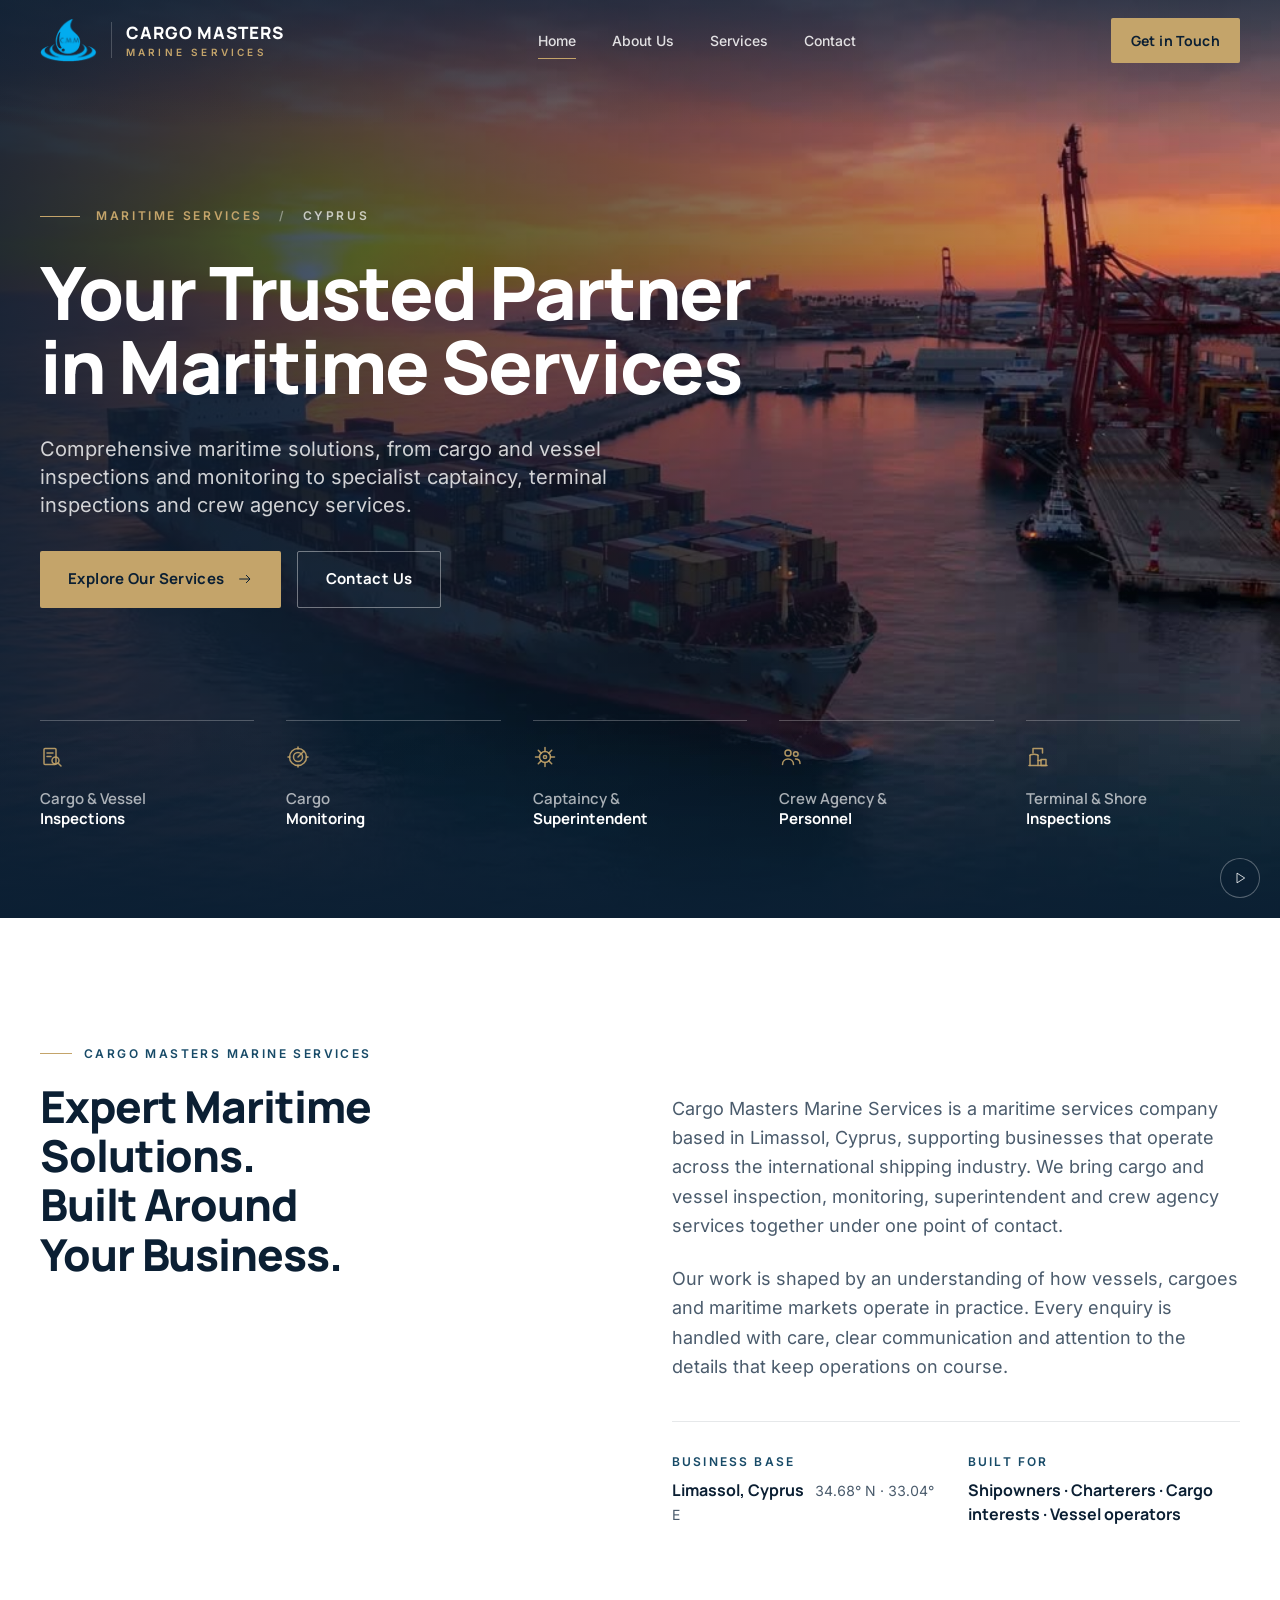
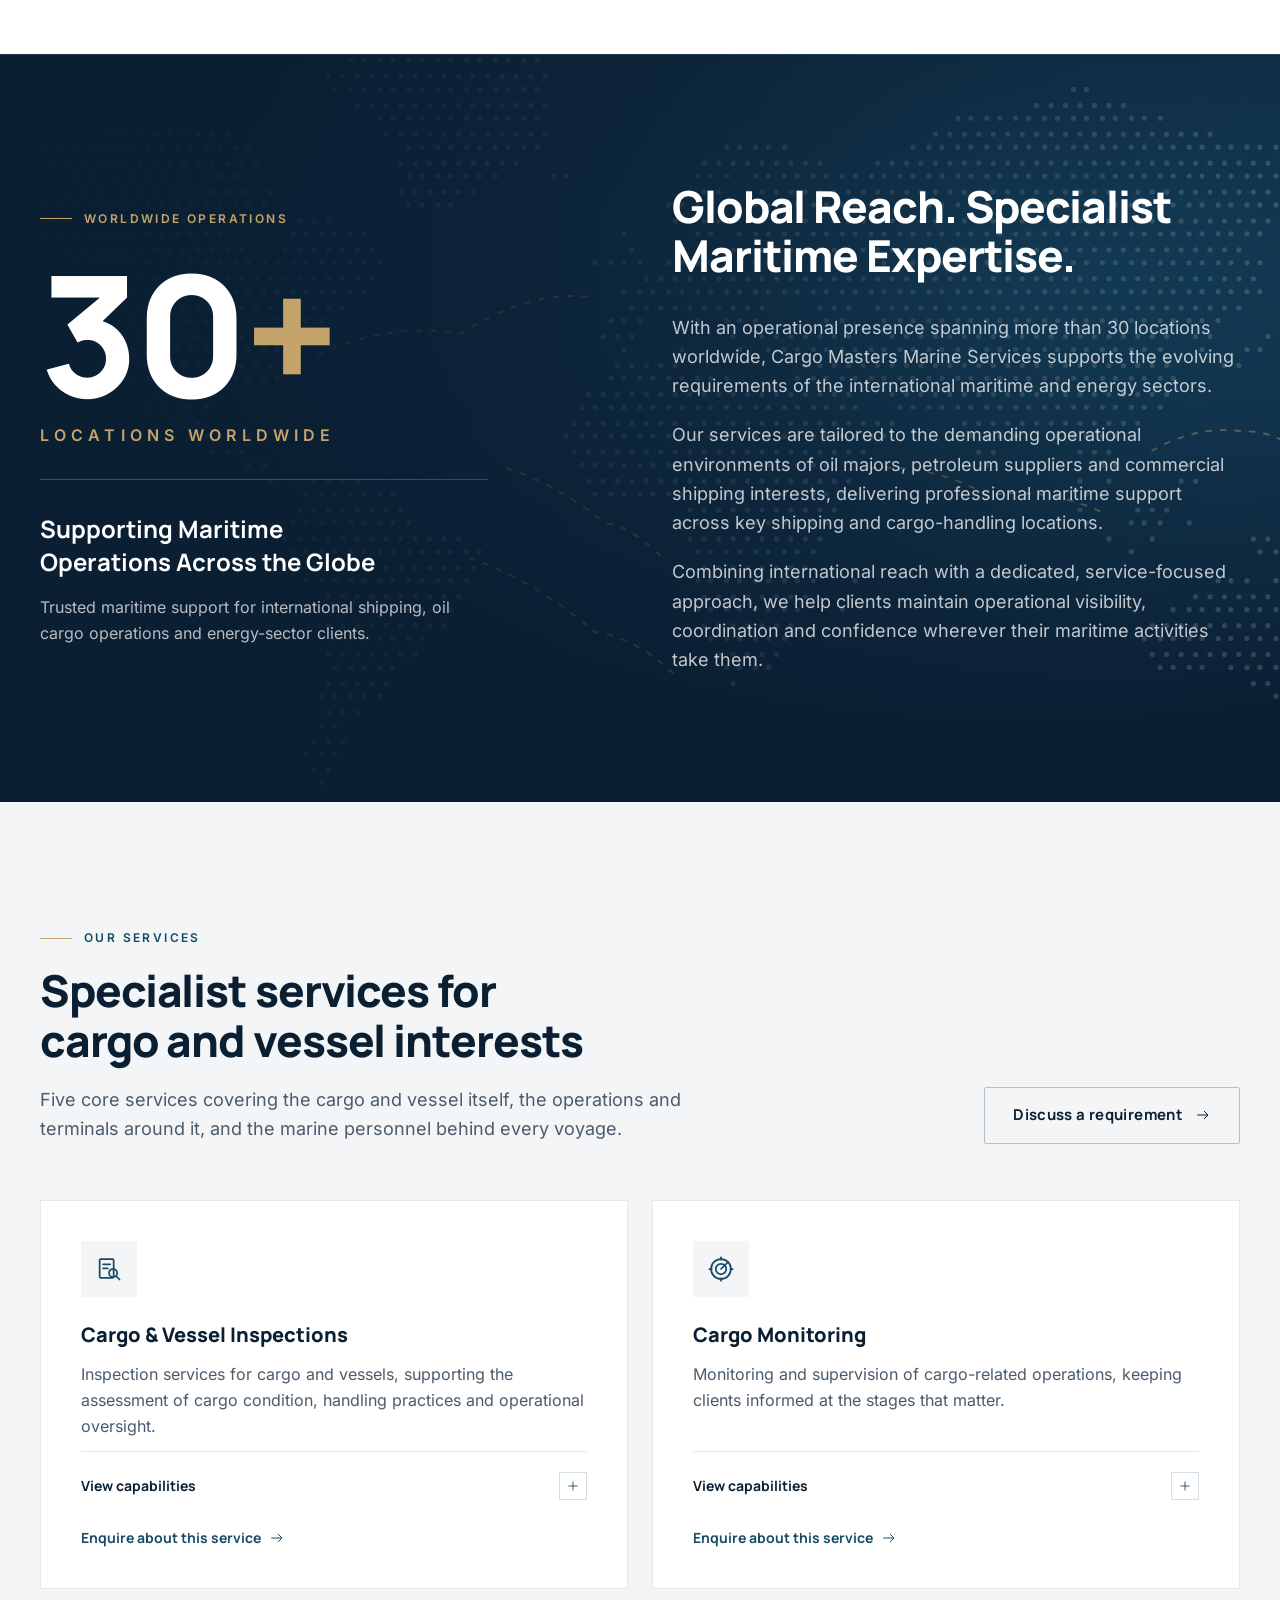
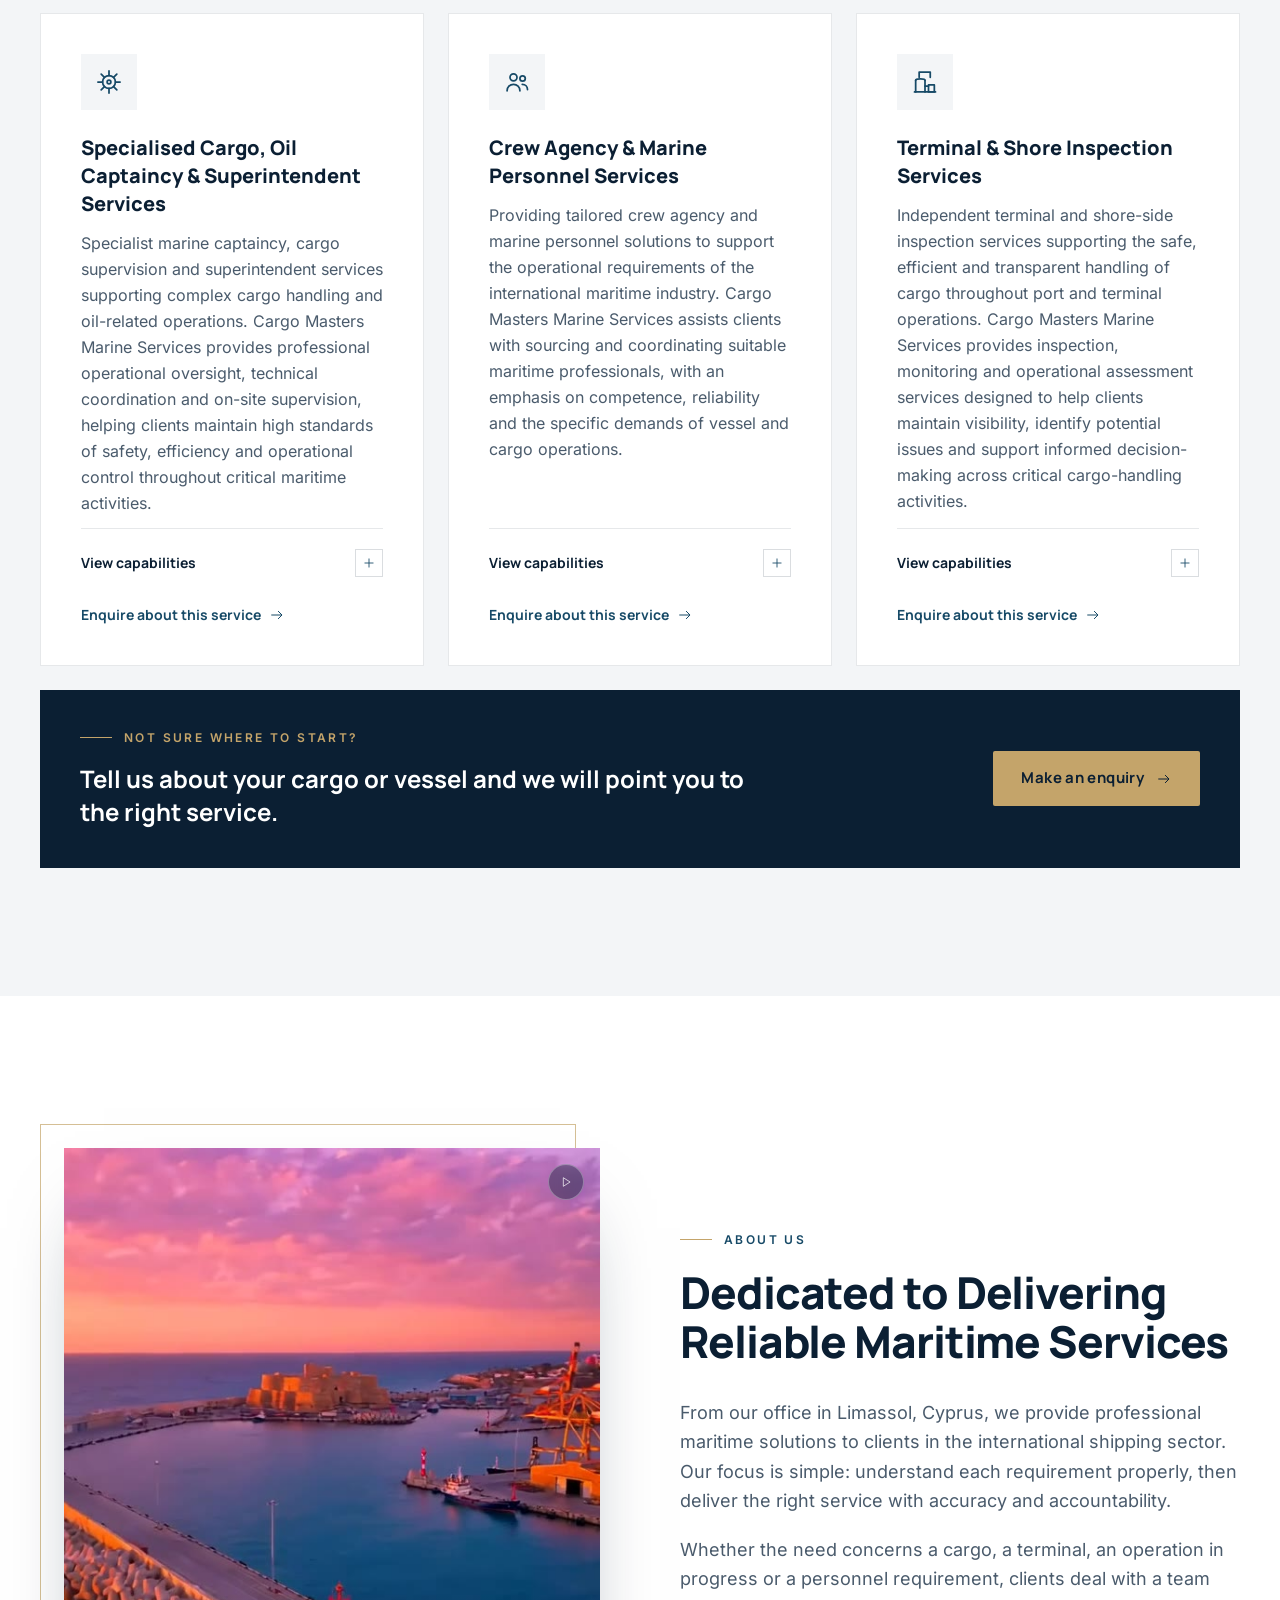
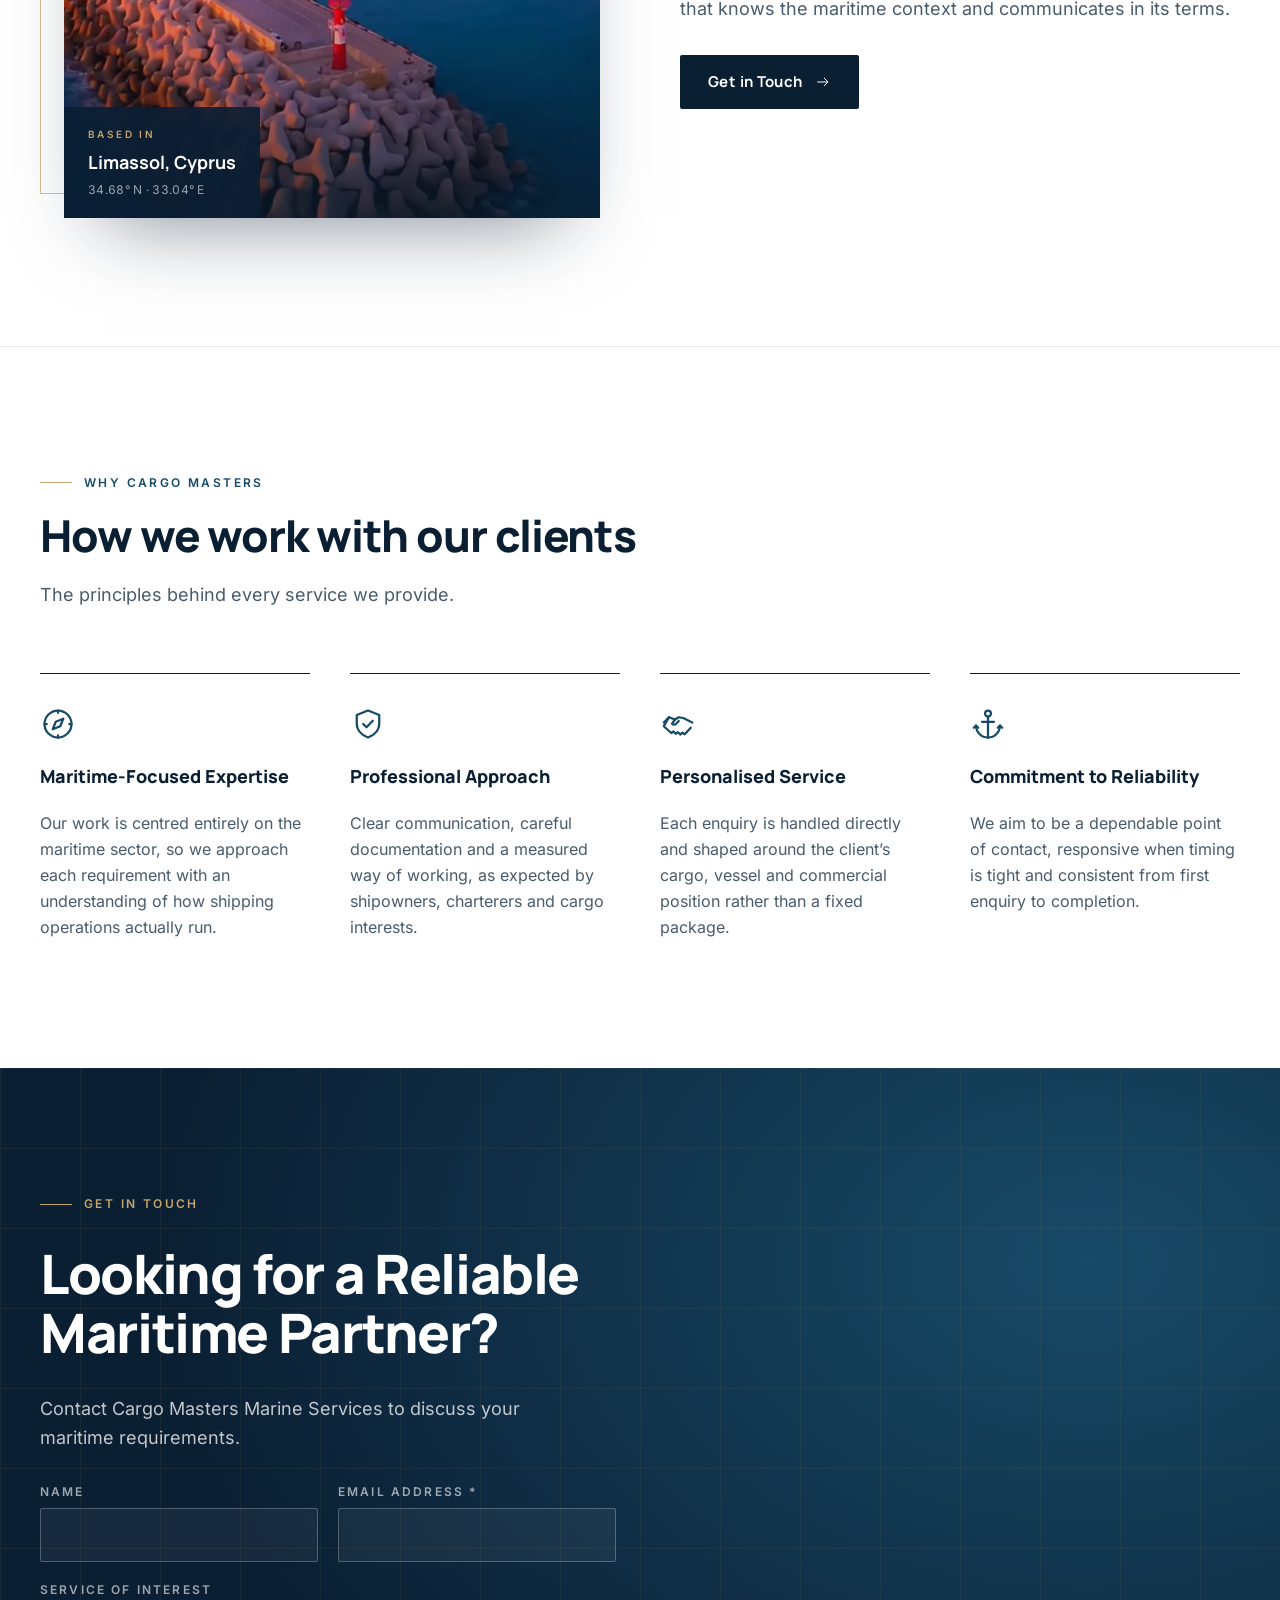
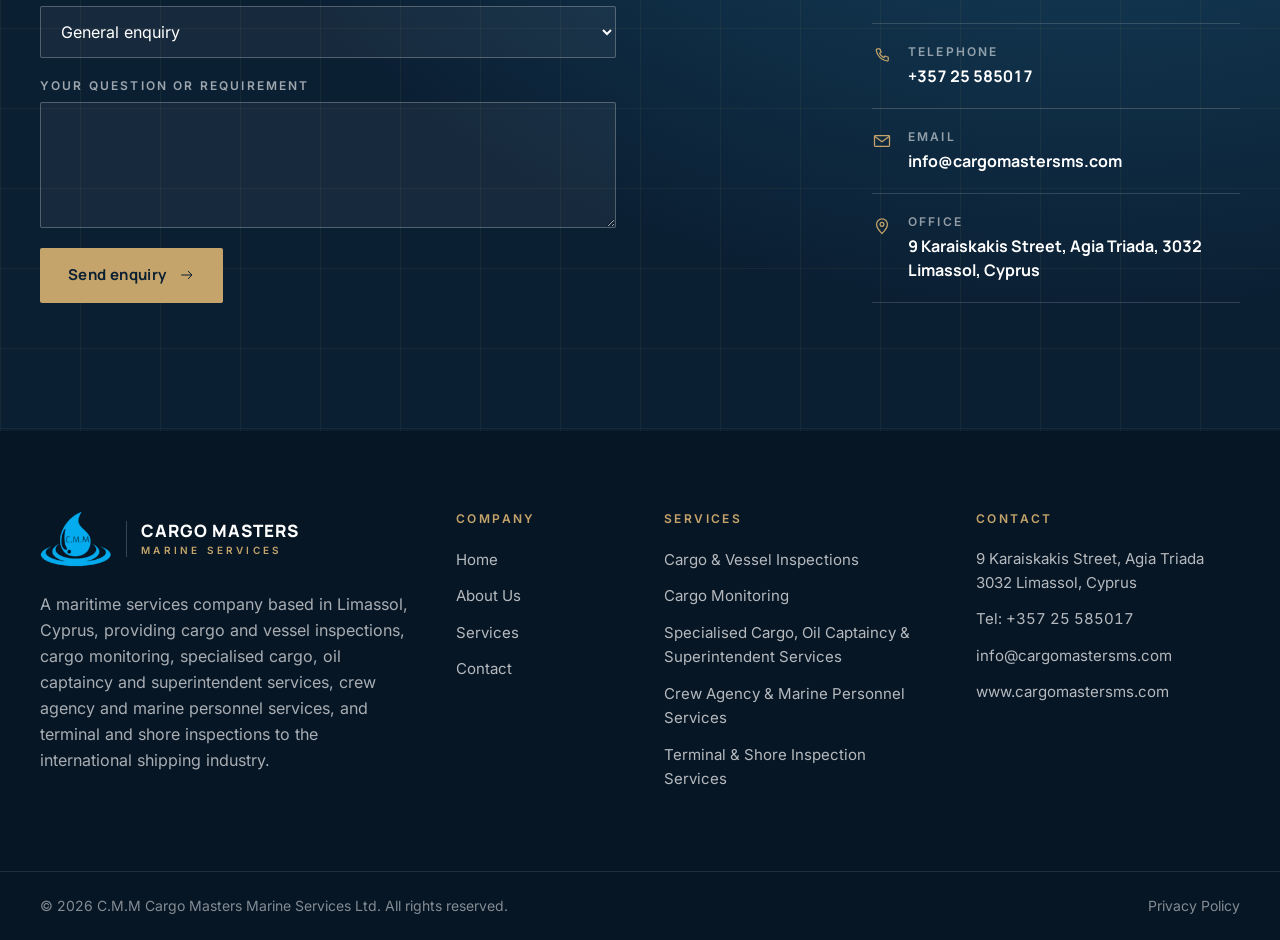
==== commit f881c06f: "Smoother navigation: section transitions and scroll motion Co-Authored-By: Claude Opus 5.5 <noreply@" ====
--- a/index.html
+++ b/index.html
@@ -19,6 +19,7 @@
 <meta name="twitter:card" content="summary_large_image">
 <link rel="stylesheet" href="assets/fonts.css">
 <link rel="stylesheet" href="assets/site.css">
+<link rel="stylesheet" href="assets/motion.css">
 <link rel="preload" as="image" href="media/hero-poster.jpg">
 <style>
 :root { color-scheme: light; }
@@ -80,7 +81,8 @@
 <form name="contact" data-netlify="true" netlify-honeypot="bot-field" hidden>
 <input type="text" name="name"><input type="email" name="email"><input type="text" name="service"><textarea name="message"></textarea><input type="text" name="bot-field">
 </form>
-<div id="root"><a href="#main" class="skip-link">Skip to content</a><header class="fixed inset-x-0 top-0 z-50 transition-[background-color,box-shadow] duration-300 bg-transparent" style="padding-top: env(safe-area-inset-top, 0px);"><div class="container-x flex h-20 items-center justify-between gap-6"><a href="#top" aria-label="Cargo Masters Marine Services, home" class="shrink-0"><span class="flex items-center gap-3.5"><img src="media/logo-cmm.png" alt="" aria-hidden="true" class="h-11 w-auto shrink-0"><span aria-hidden="true" class="h-9 w-px bg-white/20"></span><span class="flex flex-col leading-none"><span class="font-display text-[17px] font-extrabold tracking-[0.06em] text-white">CARGO MASTERS</span><span class="mt-1.5 font-sans text-[10px] font-semibold uppercase tracking-[0.32em] text-gold">Marine Services</span></span></span></a><nav aria-label="Main" class="hidden lg:block"><ul class="flex items-center gap-9"><li><a href="#top" class="relative py-2 font-sans text-[14px] font-medium transition-colors after:absolute after:inset-x-0 after:-bottom-0.5 after:h-px after:origin-left after:scale-x-0 after:bg-gold after:transition-transform hover:after:scale-x-100 text-white/85 hover:text-white">Home</a></li><li><a href="#about" class="relative py-2 font-sans text-[14px] font-medium transition-colors after:absolute after:inset-x-0 after:-bottom-0.5 after:h-px after:origin-left after:scale-x-0 after:bg-gold after:transition-transform hover:after:scale-x-100 text-white/85 hover:text-white">About Us</a></li><li><a href="#services" class="relative py-2 font-sans text-[14px] font-medium transition-colors after:absolute after:inset-x-0 after:-bottom-0.5 after:h-px after:origin-left after:scale-x-0 after:bg-gold after:transition-transform hover:after:scale-x-100 text-white/85 hover:text-white">Services</a></li><li><a href="#contact" class="relative py-2 font-sans text-[14px] font-medium transition-colors after:absolute after:inset-x-0 after:-bottom-0.5 after:h-px after:origin-left after:scale-x-0 after:bg-gold after:transition-transform hover:after:scale-x-100 text-white/85 hover:text-white">Contact</a></li></ul></nav><div class="flex items-center gap-3"><a href="#contact" class="hidden rounded-sm px-5 py-3 font-display text-[14px] font-bold tracking-wide transition-colors sm:inline-flex bg-gold text-navy hover:bg-[#d3b783]">Get in Touch</a><button type="button" class="grid h-11 w-11 place-items-center lg:hidden text-white" aria-expanded="false" aria-controls="mobile-menu" aria-label="Open menu"><svg viewBox="0 0 24 24" fill="none" stroke="currentColor" stroke-width="1.5" stroke-linecap="round" stroke-linejoin="round" class="h-6 w-6" aria-hidden="true"><path d="M3.5 7h17M3.5 12h17M3.5 17h17"></path></svg></button></div></div><div id="mobile-menu" hidden="" class="border-t border-navy/10 bg-white lg:hidden"><nav aria-label="Mobile" class="container-x py-4"><ul class="flex flex-col"><li class="border-b border-navy/10 last:border-0"><a href="#top" class="flex items-center justify-between py-4 font-display text-lg font-bold text-navy">Home<svg viewBox="0 0 24 24" fill="none" stroke="currentColor" stroke-width="1.5" stroke-linecap="round" stroke-linejoin="round" class="h-4 w-4 text-ocean" aria-hidden="true"><path d="M4 12h15M14 6.5l5.5 5.5-5.5 5.5"></path></svg></a></li><li class="border-b border-navy/10 last:border-0"><a href="#about" class="flex items-center justify-between py-4 font-display text-lg font-bold text-navy">About Us<svg viewBox="0 0 24 24" fill="none" stroke="currentColor" stroke-width="1.5" stroke-linecap="round" stroke-linejoin="round" class="h-4 w-4 text-ocean" aria-hidden="true"><path d="M4 12h15M14 6.5l5.5 5.5-5.5 5.5"></path></svg></a></li><li class="border-b border-navy/10 last:border-0"><a href="#services" class="flex items-center justify-between py-4 font-display text-lg font-bold text-navy">Services<svg viewBox="0 0 24 24" fill="none" stroke="currentColor" stroke-width="1.5" stroke-linecap="round" stroke-linejoin="round" class="h-4 w-4 text-ocean" aria-hidden="true"><path d="M4 12h15M14 6.5l5.5 5.5-5.5 5.5"></path></svg></a></li><li class="border-b border-navy/10 last:border-0"><a href="#contact" class="flex items-center justify-between py-4 font-display text-lg font-bold text-navy">Contact<svg viewBox="0 0 24 24" fill="none" stroke="currentColor" stroke-width="1.5" stroke-linecap="round" stroke-linejoin="round" class="h-4 w-4 text-ocean" aria-hidden="true"><path d="M4 12h15M14 6.5l5.5 5.5-5.5 5.5"></path></svg></a></li></ul><a href="#contact" class="mt-4 flex justify-center rounded-sm bg-navy px-5 py-4 font-display font-bold text-white">Get in Touch</a></nav></div></header><main id="main"><section id="top" aria-labelledby="hero-title" class="relative isolate overflow-hidden bg-navy"><div class="absolute inset-0"><video muted class="h-full w-full object-cover object-[30%_50%]" src="media/hero.mp4" poster="media/hero-poster.jpg" loop="" playsinline="" autoplay="" preload="auto" aria-hidden="true" tabindex="-1"></video><button type="button" aria-label="Play background video" class="absolute bottom-5 right-5 z-20 grid h-10 w-10 place-items-center rounded-full border border-white/30 bg-navy/40 text-white/80 backdrop-blur-sm transition-colors hover:border-white hover:text-white" style="right: max(20px, env(safe-area-inset-right, 0px)); bottom: calc(20px + env(safe-area-inset-bottom, 0px));"><svg viewBox="0 0 24 24" fill="none" stroke="currentColor" stroke-width="1.5" stroke-linecap="round" stroke-linejoin="round" class="h-4 w-4" aria-hidden="true"><path d="M8 5l11 7-11 7z"></path></svg></button><div class="absolute inset-0 bg-gradient-to-r from-navy/90 via-navy/55 to-navy/5"></div><div class="absolute inset-x-0 top-0 h-32 bg-gradient-to-b from-navy/60 to-transparent"></div><div class="absolute inset-x-0 bottom-0 h-48 bg-gradient-to-t from-navy/95 to-transparent"></div></div><div class="container-x relative z-10 pb-16 pt-40 md:pb-20 md:pt-52"><div class="hero-rise flex max-w-3xl flex-col gap-8"><p class="flex flex-wrap items-center gap-x-4 gap-y-2 font-sans text-xs font-semibold uppercase tracking-[0.22em] text-gold"><span class="h-px w-10 bg-gold" aria-hidden="true"></span>Maritime Services<span class="text-white/40" aria-hidden="true">/</span><span class="text-white/70">Cyprus</span></p><h1 id="hero-title" class="text-balance font-display text-[2.6rem] font-extrabold leading-[1.04] tracking-tight text-white sm:text-6xl lg:text-[4.6rem]">Your Trusted Partner in Maritime Services</h1><p class="max-w-xl text-lg leading-relaxed text-white/80 md:text-xl">Comprehensive maritime solutions, from cargo and vessel inspections and monitoring to specialist captaincy, terminal inspections and crew agency services.</p><div class="flex flex-col gap-3 sm:flex-row sm:gap-4"><a href="#services" class="group inline-flex items-center justify-center gap-3 rounded-sm px-7 py-4 font-display text-[15px] font-bold tracking-wide transition-colors duration-200 bg-gold text-navy hover:bg-[#d3b783] ">Explore Our Services<svg viewBox="0 0 24 24" fill="none" stroke="currentColor" stroke-width="1.5" stroke-linecap="round" stroke-linejoin="round" class="h-4 w-4 transition-transform duration-200 group-hover:translate-x-1" aria-hidden="true"><path d="M4 12h15M14 6.5l5.5 5.5-5.5 5.5"></path></svg></a><a href="#contact" class="group inline-flex items-center justify-center gap-3 rounded-sm px-7 py-4 font-display text-[15px] font-bold tracking-wide transition-colors duration-200 border border-white/40 text-white hover:border-white hover:bg-white/10 ">Contact Us</a></div></div><nav aria-label="Services overview" class="mt-28 hidden lg:block"><ul class="grid grid-cols-5 gap-8"><li><a href="#cargo-inspections" class="group relative flex flex-col gap-5 border-t border-white/25 pb-2 pt-6"><span aria-hidden="true" class="absolute -top-px left-0 h-px w-full origin-left scale-x-0 bg-gold transition-transform duration-500 group-hover:scale-x-100"></span><svg viewBox="0 0 24 24" fill="none" stroke="currentColor" stroke-width="1.5" stroke-linecap="round" stroke-linejoin="round" class="h-6 w-6 text-gold/90" aria-hidden="true"><rect x="4" y="3.5" width="12" height="16" rx="1"></rect><path d="M7 8h6M7 11.5h4"></path><circle cx="15.5" cy="15.5" r="3.5"></circle><path d="M18 18l3 3"></path></svg><span class="flex flex-col font-display text-[15px] leading-snug"><span class="font-semibold text-white/65 transition-colors duration-300 group-hover:text-white/90">Cargo &amp; Vessel</span><span class="font-bold text-white">Inspections</span></span></a></li><li><a href="#cargo-monitoring" class="group relative flex flex-col gap-5 border-t border-white/25 pb-2 pt-6"><span aria-hidden="true" class="absolute -top-px left-0 h-px w-full origin-left scale-x-0 bg-gold transition-transform duration-500 group-hover:scale-x-100"></span><svg viewBox="0 0 24 24" fill="none" stroke="currentColor" stroke-width="1.5" stroke-linecap="round" stroke-linejoin="round" class="h-6 w-6 text-gold/90" aria-hidden="true"><circle cx="12" cy="12" r="8.5"></circle><circle cx="12" cy="12" r="4.5"></circle><path d="M12 12l5.5-5.5"></path><path d="M12 2v2M12 20v2M2 12h2M20 12h2"></path></svg><span class="flex flex-col font-display text-[15px] leading-snug"><span class="font-semibold text-white/65 transition-colors duration-300 group-hover:text-white/90">Cargo</span><span class="font-bold text-white">Monitoring</span></span></a></li><li><a href="#captaincy" class="group relative flex flex-col gap-5 border-t border-white/25 pb-2 pt-6"><span aria-hidden="true" class="absolute -top-px left-0 h-px w-full origin-left scale-x-0 bg-gold transition-transform duration-500 group-hover:scale-x-100"></span><svg viewBox="0 0 24 24" fill="none" stroke="currentColor" stroke-width="1.5" stroke-linecap="round" stroke-linejoin="round" class="h-6 w-6 text-gold/90" aria-hidden="true"><circle cx="12" cy="12" r="5.5"></circle><circle cx="12" cy="12" r="1.6"></circle><path d="M12 2.5v4M12 17.5v4M2.5 12h4M17.5 12h4M5.3 5.3l2.8 2.8M15.9 15.9l2.8 2.8M18.7 5.3l-2.8 2.8M8.1 15.9l-2.8 2.8"></path></svg><span class="flex flex-col font-display text-[15px] leading-snug"><span class="font-semibold text-white/65 transition-colors duration-300 group-hover:text-white/90">Captaincy &amp;</span><span class="font-bold text-white">Superintendent</span></span></a></li><li><a href="#crew-agency" class="group relative flex flex-col gap-5 border-t border-white/25 pb-2 pt-6"><span aria-hidden="true" class="absolute -top-px left-0 h-px w-full origin-left scale-x-0 bg-gold transition-transform duration-500 group-hover:scale-x-100"></span><svg viewBox="0 0 24 24" fill="none" stroke="currentColor" stroke-width="1.5" stroke-linecap="round" stroke-linejoin="round" class="h-6 w-6 text-gold/90" aria-hidden="true"><circle cx="9" cy="8" r="3"></circle><path d="M3.5 19.5c0-3.2 2.4-5.5 5.5-5.5s5.5 2.3 5.5 5.5"></path><circle cx="16.8" cy="9" r="2.3"></circle><path d="M16.5 14c2.7 0 4.5 1.9 4.5 4.5"></path></svg><span class="flex flex-col font-display text-[15px] leading-snug"><span class="font-semibold text-white/65 transition-colors duration-300 group-hover:text-white/90">Crew Agency &amp;</span><span class="font-bold text-white">Personnel</span></span></a></li><li><a href="#terminal-inspections" class="group relative flex flex-col gap-5 border-t border-white/25 pb-2 pt-6"><span aria-hidden="true" class="absolute -top-px left-0 h-px w-full origin-left scale-x-0 bg-gold transition-transform duration-500 group-hover:scale-x-100"></span><svg viewBox="0 0 24 24" fill="none" stroke="currentColor" stroke-width="1.5" stroke-linecap="round" stroke-linejoin="round" class="h-6 w-6 text-gold/90" aria-hidden="true"><path d="M3 20.5h18"></path><path d="M4 10.5v10M12 10.5v10"></path><path d="M4 10.5c0-1.6 8-1.6 8 0"></path><path d="M15 14.5h5v6h-5z"></path><path d="M12 15.5h3"></path><path d="M7 8V3.5h9.5V8"></path></svg><span class="flex flex-col font-display text-[15px] leading-snug"><span class="font-semibold text-white/65 transition-colors duration-300 group-hover:text-white/90">Terminal &amp; Shore</span><span class="font-bold text-white">Inspections</span></span></a></li></ul></nav></div></section><section aria-labelledby="intro-title" class="bg-white"><div class="container-x grid gap-12 py-24 md:py-32 lg:grid-cols-12 lg:gap-16"><div class="lg:col-span-5"><div class="flex max-w-2xl flex-col gap-5"><p class="flex items-center gap-3 font-sans text-xs font-semibold uppercase tracking-[0.2em] text-ocean"><span aria-hidden="true" class="h-px w-8 bg-gold"></span>Cargo Masters Marine Services</p><h2 id="intro-title" class="text-balance font-display text-3xl font-extrabold leading-[1.12] tracking-tight md:text-[2.75rem] text-navy">Expert Maritime Solutions. Built Around Your Business.</h2></div></div><div class="flex min-w-0 flex-col gap-6 text-lg leading-relaxed text-slate lg:col-span-6 lg:col-start-7 lg:pt-12"><p>Cargo Masters Marine Services is a maritime services company based in Limassol, Cyprus, supporting businesses that operate across the international shipping industry. We bring cargo and vessel inspection, monitoring, superintendent and crew agency services together under one point of contact.</p><p>Our work is shaped by an understanding of how vessels, cargoes and maritime markets operate in practice. Every enquiry is handled with care, clear communication and attention to the details that keep operations on course.</p><dl class="mt-4 grid gap-6 border-t border-navy/10 pt-8 sm:grid-cols-2"><div class="flex flex-col gap-2"><dt class="text-xs font-semibold uppercase tracking-[0.18em] text-ocean">Business base</dt><dd class="font-display text-base font-bold text-navy">Limassol, Cyprus <span class="ml-2 font-sans text-sm font-normal tabular-nums text-slate">34.68° N · 33.04° E</span></dd></div><div class="flex flex-col gap-2"><dt class="text-xs font-semibold uppercase tracking-[0.18em] text-ocean">Built for</dt><dd class="font-display text-base font-bold text-navy">Shipowners · Charterers · Cargo interests · Vessel operators</dd></div></dl></div></div></section><section id="global-reach" aria-labelledby="global-title" class="relative isolate scroll-mt-20 overflow-hidden bg-navy"><div aria-hidden="true" class="pointer-events-none absolute inset-0 -z-10"><div class="absolute inset-0 bg-[radial-gradient(ellipse_at_80%_30%,#174A67_0%,transparent_60%)]"></div><svg viewBox="0 0 1000 466" preserveAspectRatio="xMidYMid slice" class="absolute left-1/2 top-1/2 h-auto w-[900px] max-w-none -translate-x-1/2 -translate-y-1/2 lg:inset-0 lg:left-0 lg:top-0 lg:h-full lg:w-full lg:translate-x-0 lg:translate-y-0"><path d="M320 4h.01M328 4h.01M338 4h.01M346 4h.01M356 4h.01M364 4h.01M374 4h.01M382 4h.01M392 4h.01M400 4h.01M410 4h.01M418 4h.01M428 4h.01M436 4h.01M306 14h.01M315 14h.01M324 14h.01M333 14h.01M342 14h.01M351 14h.01M360 14h.01M369 14h.01M378 14h.01M387 14h.01M396 14h.01M405 14h.01M414 14h.01M423 14h.01M432 14h.01M441 14h.01M310 22h.01M320 22h.01M328 22h.01M338 22h.01M346 22h.01M356 22h.01M364 22h.01M374 22h.01M382 22h.01M392 22h.01M400 22h.01M410 22h.01M418 22h.01M428 22h.01M436 22h.01M770 22h.01M778 22h.01M324 32h.01M333 32h.01M342 32h.01M351 32h.01M360 32h.01M369 32h.01M378 32h.01M387 32h.01M396 32h.01M405 32h.01M414 32h.01M423 32h.01M432 32h.01M441 32h.01M747 32h.01M756 32h.01M765 32h.01M774 32h.01M783 32h.01M792 32h.01M801 32h.01M338 40h.01M346 40h.01M356 40h.01M364 40h.01M374 40h.01M382 40h.01M392 40h.01M400 40h.01M410 40h.01M418 40h.01M428 40h.01M436 40h.01M698 40h.01M706 40h.01M716 40h.01M724 40h.01M734 40h.01M742 40h.01M752 40h.01M760 40h.01M770 40h.01M778 40h.01M788 40h.01M796 40h.01M806 40h.01M814 40h.01M824 40h.01M171 50h.01M180 50h.01M189 50h.01M198 50h.01M207 50h.01M216 50h.01M225 50h.01M234 50h.01M243 50h.01M342 50h.01M351 50h.01M360 50h.01M369 50h.01M378 50h.01M387 50h.01M396 50h.01M405 50h.01M414 50h.01M423 50h.01M432 50h.01M441 50h.01M684 50h.01M693 50h.01M702 50h.01M711 50h.01M720 50h.01M729 50h.01M738 50h.01M747 50h.01M756 50h.01M765 50h.01M774 50h.01M783 50h.01M792 50h.01M801 50h.01M810 50h.01M819 50h.01M828 50h.01M837 50h.01M846 50h.01M855 50h.01M50 58h.01M58 58h.01M68 58h.01M76 58h.01M86 58h.01M94 58h.01M104 58h.01M112 58h.01M122 58h.01M130 58h.01M140 58h.01M148 58h.01M158 58h.01M166 58h.01M176 58h.01M184 58h.01M194 58h.01M202 58h.01M212 58h.01M220 58h.01M230 58h.01M238 58h.01M248 58h.01M256 58h.01M356 58h.01M364 58h.01M374 58h.01M382 58h.01M392 58h.01M400 58h.01M410 58h.01M418 58h.01M428 58h.01M436 58h.01M554 58h.01M562 58h.01M572 58h.01M580 58h.01M590 58h.01M670 58h.01M680 58h.01M688 58h.01M698 58h.01M706 58h.01M716 58h.01M724 58h.01M734 58h.01M742 58h.01M752 58h.01M760 58h.01M770 58h.01M778 58h.01M788 58h.01M796 58h.01M806 58h.01M814 58h.01M824 58h.01M832 58h.01M842 58h.01M850 58h.01M860 58h.01M868 58h.01M878 58h.01M886 58h.01M896 58h.01M904 58h.01M914 58h.01M922 58h.01M932 58h.01M940 58h.01M950 58h.01M958 58h.01M968 58h.01M976 58h.01M45 68h.01M54 68h.01M63 68h.01M72 68h.01M81 68h.01M90 68h.01M99 68h.01M108 68h.01M117 68h.01M126 68h.01M135 68h.01M144 68h.01M153 68h.01M162 68h.01M171 68h.01M180 68h.01M189 68h.01M198 68h.01M207 68h.01M216 68h.01M225 68h.01M234 68h.01M243 68h.01M252 68h.01M261 68h.01M351 68h.01M360 68h.01M369 68h.01M378 68h.01M387 68h.01M396 68h.01M405 68h.01M414 68h.01M423 68h.01M540 68h.01M549 68h.01M558 68h.01M567 68h.01M576 68h.01M585 68h.01M594 68h.01M603 68h.01M612 68h.01M648 68h.01M657 68h.01M666 68h.01M675 68h.01M684 68h.01M693 68h.01M702 68h.01M711 68h.01M720 68h.01M729 68h.01M738 68h.01M747 68h.01M756 68h.01M765 68h.01M774 68h.01M783 68h.01M792 68h.01M801 68h.01M810 68h.01M819 68h.01M828 68h.01M837 68h.01M846 68h.01M855 68h.01M864 68h.01M873 68h.01M882 68h.01M891 68h.01M900 68h.01M909 68h.01M918 68h.01M927 68h.01M936 68h.01M945 68h.01M954 68h.01M963 68h.01M972 68h.01M981 68h.01M990 68h.01M999 68h.01M40 76h.01M50 76h.01M58 76h.01M68 76h.01M76 76h.01M86 76h.01M94 76h.01M104 76h.01M112 76h.01M122 76h.01M130 76h.01M140 76h.01M148 76h.01M158 76h.01M166 76h.01M176 76h.01M184 76h.01M194 76h.01M202 76h.01M212 76h.01M220 76h.01M230 76h.01M238 76h.01M248 76h.01M256 76h.01M266 76h.01M356 76h.01M364 76h.01M374 76h.01M382 76h.01M392 76h.01M400 76h.01M410 76h.01M446 76h.01M454 76h.01M536 76h.01M544 76h.01M554 76h.01M572 76h.01M580 76h.01M590 76h.01M598 76h.01M608 76h.01M616 76h.01M626 76h.01M634 76h.01M644 76h.01M652 76h.01M662 76h.01M670 76h.01M680 76h.01M688 76h.01M698 76h.01M706 76h.01M716 76h.01M724 76h.01M734 76h.01M742 76h.01M752 76h.01M760 76h.01M770 76h.01M778 76h.01M788 76h.01M796 76h.01M806 76h.01M814 76h.01M824 76h.01M832 76h.01M842 76h.01M850 76h.01M860 76h.01M868 76h.01M878 76h.01M886 76h.01M896 76h.01M904 76h.01M914 76h.01M922 76h.01M932 76h.01M940 76h.01M950 76h.01M958 76h.01M968 76h.01M976 76h.01M986 76h.01M994 76h.01M45 86h.01M54 86h.01M63 86h.01M72 86h.01M81 86h.01M90 86h.01M99 86h.01M108 86h.01M117 86h.01M126 86h.01M135 86h.01M144 86h.01M153 86h.01M162 86h.01M171 86h.01M180 86h.01M189 86h.01M198 86h.01M207 86h.01M216 86h.01M225 86h.01M234 86h.01M243 86h.01M252 86h.01M261 86h.01M270 86h.01M351 86h.01M360 86h.01M369 86h.01M378 86h.01M387 86h.01M396 86h.01M531 86h.01M540 86h.01M549 86h.01M567 86h.01M576 86h.01M585 86h.01M594 86h.01M603 86h.01M612 86h.01M621 86h.01M630 86h.01M639 86h.01M648 86h.01M657 86h.01M666 86h.01M675 86h.01M684 86h.01M693 86h.01M702 86h.01M711 86h.01M720 86h.01M729 86h.01M738 86h.01M747 86h.01M756 86h.01M765 86h.01M774 86h.01M783 86h.01M792 86h.01M801 86h.01M810 86h.01M819 86h.01M828 86h.01M837 86h.01M846 86h.01M855 86h.01M864 86h.01M873 86h.01M882 86h.01M891 86h.01M900 86h.01M909 86h.01M918 86h.01M927 86h.01M936 86h.01M945 86h.01M954 86h.01M963 86h.01M972 86h.01M981 86h.01M990 86h.01M50 94h.01M58 94h.01M68 94h.01M76 94h.01M86 94h.01M94 94h.01M104 94h.01M112 94h.01M122 94h.01M130 94h.01M140 94h.01M148 94h.01M158 94h.01M166 94h.01M176 94h.01M184 94h.01M194 94h.01M202 94h.01M212 94h.01M220 94h.01M230 94h.01M238 94h.01M248 94h.01M256 94h.01M266 94h.01M356 94h.01M364 94h.01M374 94h.01M382 94h.01M518 94h.01M526 94h.01M536 94h.01M544 94h.01M562 94h.01M572 94h.01M580 94h.01M590 94h.01M598 94h.01M608 94h.01M616 94h.01M626 94h.01M634 94h.01M644 94h.01M652 94h.01M662 94h.01M670 94h.01M680 94h.01M688 94h.01M698 94h.01M706 94h.01M716 94h.01M724 94h.01M734 94h.01M742 94h.01M752 94h.01M760 94h.01M770 94h.01M778 94h.01M788 94h.01M796 94h.01M806 94h.01M814 94h.01M824 94h.01M832 94h.01M842 94h.01M850 94h.01M860 94h.01M868 94h.01M878 94h.01M886 94h.01M896 94h.01M904 94h.01M914 94h.01M922 94h.01M932 94h.01M940 94h.01M950 94h.01M958 94h.01M968 94h.01M976 94h.01M54 104h.01M63 104h.01M72 104h.01M81 104h.01M108 104h.01M117 104h.01M126 104h.01M135 104h.01M144 104h.01M153 104h.01M162 104h.01M171 104h.01M180 104h.01M189 104h.01M198 104h.01M207 104h.01M216 104h.01M225 104h.01M234 104h.01M243 104h.01M252 104h.01M288 104h.01M297 104h.01M306 104h.01M522 104h.01M531 104h.01M540 104h.01M549 104h.01M567 104h.01M576 104h.01M585 104h.01M594 104h.01M603 104h.01M612 104h.01M621 104h.01M630 104h.01M639 104h.01M648 104h.01M657 104h.01M666 104h.01M675 104h.01M684 104h.01M693 104h.01M702 104h.01M711 104h.01M720 104h.01M729 104h.01M738 104h.01M747 104h.01M756 104h.01M765 104h.01M774 104h.01M783 104h.01M792 104h.01M801 104h.01M810 104h.01M819 104h.01M828 104h.01M837 104h.01M846 104h.01M855 104h.01M864 104h.01M873 104h.01M882 104h.01M891 104h.01M900 104h.01M909 104h.01M918 104h.01M927 104h.01M936 104h.01M945 104h.01M954 104h.01M963 104h.01M58 112h.01M68 112h.01M130 112h.01M140 112h.01M148 112h.01M158 112h.01M166 112h.01M176 112h.01M184 112h.01M194 112h.01M202 112h.01M212 112h.01M220 112h.01M230 112h.01M238 112h.01M284 112h.01M292 112h.01M302 112h.01M310 112h.01M320 112h.01M328 112h.01M490 112h.01M536 112h.01M544 112h.01M562 112h.01M572 112h.01M580 112h.01M590 112h.01M598 112h.01M608 112h.01M616 112h.01M626 112h.01M634 112h.01M644 112h.01M652 112h.01M662 112h.01M670 112h.01M680 112h.01M688 112h.01M698 112h.01M706 112h.01M716 112h.01M724 112h.01M734 112h.01M742 112h.01M752 112h.01M760 112h.01M770 112h.01M778 112h.01M788 112h.01M796 112h.01M806 112h.01M814 112h.01M824 112h.01M832 112h.01M842 112h.01M850 112h.01M860 112h.01M868 112h.01M878 112h.01M886 112h.01M932 112h.01M940 112h.01M950 112h.01M45 122h.01M144 122h.01M153 122h.01M162 122h.01M171 122h.01M180 122h.01M189 122h.01M198 122h.01M207 122h.01M216 122h.01M225 122h.01M234 122h.01M243 122h.01M252 122h.01M279 122h.01M288 122h.01M297 122h.01M306 122h.01M315 122h.01M324 122h.01M333 122h.01M495 122h.01M558 122h.01M567 122h.01M576 122h.01M585 122h.01M594 122h.01M603 122h.01M612 122h.01M621 122h.01M630 122h.01M639 122h.01M648 122h.01M657 122h.01M666 122h.01M675 122h.01M684 122h.01M693 122h.01M702 122h.01M711 122h.01M720 122h.01M729 122h.01M738 122h.01M747 122h.01M756 122h.01M765 122h.01M774 122h.01M783 122h.01M792 122h.01M801 122h.01M810 122h.01M819 122h.01M828 122h.01M837 122h.01M846 122h.01M855 122h.01M864 122h.01M873 122h.01M936 122h.01M148 130h.01M158 130h.01M166 130h.01M176 130h.01M184 130h.01M194 130h.01M202 130h.01M212 130h.01M220 130h.01M230 130h.01M238 130h.01M248 130h.01M256 130h.01M266 130h.01M274 130h.01M284 130h.01M292 130h.01M302 130h.01M310 130h.01M320 130h.01M328 130h.01M338 130h.01M472 130h.01M482 130h.01M490 130h.01M500 130h.01M518 130h.01M526 130h.01M536 130h.01M544 130h.01M554 130h.01M562 130h.01M572 130h.01M580 130h.01M590 130h.01M598 130h.01M608 130h.01M616 130h.01M626 130h.01M634 130h.01M644 130h.01M652 130h.01M662 130h.01M670 130h.01M680 130h.01M688 130h.01M698 130h.01M706 130h.01M716 130h.01M724 130h.01M734 130h.01M742 130h.01M752 130h.01M760 130h.01M770 130h.01M778 130h.01M788 130h.01M796 130h.01M806 130h.01M814 130h.01M824 130h.01M832 130h.01M842 130h.01M850 130h.01M860 130h.01M868 130h.01M878 130h.01M886 130h.01M153 140h.01M162 140h.01M171 140h.01M180 140h.01M189 140h.01M198 140h.01M207 140h.01M216 140h.01M225 140h.01M234 140h.01M243 140h.01M252 140h.01M261 140h.01M270 140h.01M279 140h.01M288 140h.01M297 140h.01M306 140h.01M315 140h.01M324 140h.01M333 140h.01M504 140h.01M513 140h.01M522 140h.01M531 140h.01M540 140h.01M549 140h.01M558 140h.01M567 140h.01M576 140h.01M585 140h.01M594 140h.01M603 140h.01M612 140h.01M621 140h.01M630 140h.01M639 140h.01M648 140h.01M657 140h.01M666 140h.01M675 140h.01M684 140h.01M693 140h.01M702 140h.01M711 140h.01M720 140h.01M729 140h.01M738 140h.01M747 140h.01M756 140h.01M765 140h.01M774 140h.01M783 140h.01M792 140h.01M801 140h.01M810 140h.01M819 140h.01M828 140h.01M837 140h.01M846 140h.01M855 140h.01M864 140h.01M873 140h.01M882 140h.01M158 148h.01M166 148h.01M176 148h.01M184 148h.01M194 148h.01M202 148h.01M212 148h.01M220 148h.01M230 148h.01M238 148h.01M248 148h.01M256 148h.01M266 148h.01M274 148h.01M284 148h.01M292 148h.01M302 148h.01M310 148h.01M320 148h.01M328 148h.01M490 148h.01M500 148h.01M508 148h.01M518 148h.01M526 148h.01M536 148h.01M544 148h.01M554 148h.01M562 148h.01M572 148h.01M580 148h.01M590 148h.01M598 148h.01M608 148h.01M616 148h.01M626 148h.01M634 148h.01M644 148h.01M652 148h.01M662 148h.01M670 148h.01M680 148h.01M688 148h.01M698 148h.01M706 148h.01M716 148h.01M724 148h.01M734 148h.01M742 148h.01M752 148h.01M760 148h.01M770 148h.01M778 148h.01M788 148h.01M796 148h.01M806 148h.01M814 148h.01M824 148h.01M832 148h.01M842 148h.01M850 148h.01M860 148h.01M868 148h.01M878 148h.01M886 148h.01M162 158h.01M171 158h.01M180 158h.01M189 158h.01M198 158h.01M207 158h.01M216 158h.01M225 158h.01M234 158h.01M243 158h.01M252 158h.01M261 158h.01M270 158h.01M279 158h.01M288 158h.01M297 158h.01M306 158h.01M315 158h.01M495 158h.01M504 158h.01M513 158h.01M522 158h.01M531 158h.01M540 158h.01M549 158h.01M558 158h.01M567 158h.01M576 158h.01M612 158h.01M621 158h.01M630 158h.01M648 158h.01M657 158h.01M666 158h.01M675 158h.01M684 158h.01M693 158h.01M702 158h.01M711 158h.01M720 158h.01M729 158h.01M738 158h.01M747 158h.01M756 158h.01M765 158h.01M774 158h.01M783 158h.01M792 158h.01M801 158h.01M810 158h.01M819 158h.01M828 158h.01M837 158h.01M846 158h.01M855 158h.01M864 158h.01M873 158h.01M158 166h.01M166 166h.01M176 166h.01M184 166h.01M194 166h.01M202 166h.01M212 166h.01M220 166h.01M230 166h.01M238 166h.01M248 166h.01M256 166h.01M266 166h.01M274 166h.01M284 166h.01M292 166h.01M302 166h.01M482 166h.01M490 166h.01M500 166h.01M536 166h.01M554 166h.01M562 166h.01M572 166h.01M616 166h.01M626 166h.01M652 166h.01M662 166h.01M670 166h.01M680 166h.01M688 166h.01M698 166h.01M706 166h.01M716 166h.01M724 166h.01M734 166h.01M742 166h.01M752 166h.01M760 166h.01M770 166h.01M778 166h.01M788 166h.01M796 166h.01M806 166h.01M814 166h.01M824 166h.01M832 166h.01M842 166h.01M850 166h.01M860 166h.01M162 176h.01M171 176h.01M180 176h.01M189 176h.01M198 176h.01M207 176h.01M216 176h.01M225 176h.01M234 176h.01M243 176h.01M252 176h.01M261 176h.01M270 176h.01M279 176h.01M288 176h.01M477 176h.01M486 176h.01M495 176h.01M558 176h.01M576 176h.01M585 176h.01M594 176h.01M603 176h.01M612 176h.01M621 176h.01M630 176h.01M657 176h.01M666 176h.01M675 176h.01M684 176h.01M693 176h.01M702 176h.01M711 176h.01M720 176h.01M729 176h.01M738 176h.01M747 176h.01M756 176h.01M765 176h.01M774 176h.01M783 176h.01M792 176h.01M801 176h.01M810 176h.01M819 176h.01M828 176h.01M846 176h.01M855 176h.01M891 176h.01M166 184h.01M176 184h.01M184 184h.01M194 184h.01M202 184h.01M212 184h.01M220 184h.01M230 184h.01M238 184h.01M248 184h.01M256 184h.01M266 184h.01M274 184h.01M284 184h.01M490 184h.01M526 184h.01M562 184h.01M580 184h.01M590 184h.01M598 184h.01M608 184h.01M616 184h.01M626 184h.01M634 184h.01M644 184h.01M652 184h.01M662 184h.01M670 184h.01M680 184h.01M688 184h.01M698 184h.01M706 184h.01M716 184h.01M724 184h.01M734 184h.01M742 184h.01M752 184h.01M760 184h.01M770 184h.01M778 184h.01M788 184h.01M796 184h.01M806 184h.01M814 184h.01M824 184h.01M850 184h.01M878 184h.01M886 184h.01M171 194h.01M180 194h.01M189 194h.01M198 194h.01M207 194h.01M216 194h.01M225 194h.01M234 194h.01M243 194h.01M252 194h.01M261 194h.01M270 194h.01M279 194h.01M486 194h.01M495 194h.01M504 194h.01M513 194h.01M522 194h.01M603 194h.01M612 194h.01M621 194h.01M630 194h.01M639 194h.01M648 194h.01M657 194h.01M666 194h.01M675 194h.01M684 194h.01M693 194h.01M702 194h.01M711 194h.01M720 194h.01M729 194h.01M738 194h.01M747 194h.01M756 194h.01M765 194h.01M774 194h.01M783 194h.01M792 194h.01M801 194h.01M810 194h.01M819 194h.01M828 194h.01M864 194h.01M873 194h.01M184 202h.01M194 202h.01M202 202h.01M212 202h.01M220 202h.01M230 202h.01M238 202h.01M248 202h.01M256 202h.01M266 202h.01M274 202h.01M482 202h.01M490 202h.01M500 202h.01M508 202h.01M518 202h.01M526 202h.01M536 202h.01M544 202h.01M554 202h.01M598 202h.01M608 202h.01M616 202h.01M626 202h.01M634 202h.01M644 202h.01M652 202h.01M662 202h.01M670 202h.01M680 202h.01M688 202h.01M698 202h.01M706 202h.01M716 202h.01M724 202h.01M734 202h.01M742 202h.01M752 202h.01M760 202h.01M770 202h.01M778 202h.01M788 202h.01M796 202h.01M806 202h.01M814 202h.01M824 202h.01M832 202h.01M198 212h.01M207 212h.01M216 212h.01M225 212h.01M234 212h.01M468 212h.01M477 212h.01M486 212h.01M495 212h.01M504 212h.01M513 212h.01M522 212h.01M531 212h.01M540 212h.01M549 212h.01M558 212h.01M567 212h.01M576 212h.01M585 212h.01M594 212h.01M603 212h.01M612 212h.01M621 212h.01M630 212h.01M657 212h.01M666 212h.01M675 212h.01M684 212h.01M693 212h.01M702 212h.01M711 212h.01M720 212h.01M729 212h.01M738 212h.01M747 212h.01M756 212h.01M765 212h.01M774 212h.01M783 212h.01M792 212h.01M801 212h.01M810 212h.01M819 212h.01M828 212h.01M194 220h.01M202 220h.01M212 220h.01M220 220h.01M230 220h.01M464 220h.01M472 220h.01M482 220h.01M490 220h.01M500 220h.01M508 220h.01M518 220h.01M526 220h.01M536 220h.01M544 220h.01M554 220h.01M562 220h.01M572 220h.01M580 220h.01M590 220h.01M598 220h.01M608 220h.01M616 220h.01M626 220h.01M634 220h.01M662 220h.01M670 220h.01M680 220h.01M688 220h.01M698 220h.01M706 220h.01M716 220h.01M724 220h.01M734 220h.01M742 220h.01M752 220h.01M760 220h.01M770 220h.01M778 220h.01M788 220h.01M796 220h.01M806 220h.01M814 220h.01M824 220h.01M207 230h.01M216 230h.01M225 230h.01M459 230h.01M468 230h.01M477 230h.01M486 230h.01M495 230h.01M504 230h.01M513 230h.01M522 230h.01M531 230h.01M540 230h.01M549 230h.01M558 230h.01M567 230h.01M576 230h.01M585 230h.01M594 230h.01M603 230h.01M612 230h.01M621 230h.01M630 230h.01M639 230h.01M648 230h.01M657 230h.01M702 230h.01M711 230h.01M720 230h.01M729 230h.01M738 230h.01M747 230h.01M756 230h.01M765 230h.01M774 230h.01M783 230h.01M792 230h.01M801 230h.01M810 230h.01M220 238h.01M230 238h.01M238 238h.01M256 238h.01M454 238h.01M464 238h.01M472 238h.01M482 238h.01M490 238h.01M500 238h.01M508 238h.01M518 238h.01M526 238h.01M536 238h.01M544 238h.01M554 238h.01M562 238h.01M572 238h.01M580 238h.01M590 238h.01M598 238h.01M608 238h.01M616 238h.01M626 238h.01M634 238h.01M644 238h.01M652 238h.01M706 238h.01M716 238h.01M724 238h.01M734 238h.01M760 238h.01M770 238h.01M778 238h.01M788 238h.01M796 238h.01M234 248h.01M243 248h.01M252 248h.01M459 248h.01M468 248h.01M477 248h.01M486 248h.01M495 248h.01M504 248h.01M513 248h.01M522 248h.01M531 248h.01M540 248h.01M549 248h.01M558 248h.01M567 248h.01M576 248h.01M585 248h.01M594 248h.01M603 248h.01M612 248h.01M621 248h.01M630 248h.01M639 248h.01M711 248h.01M720 248h.01M774 248h.01M783 248h.01M792 248h.01M256 256h.01M266 256h.01M464 256h.01M472 256h.01M482 256h.01M490 256h.01M500 256h.01M508 256h.01M518 256h.01M526 256h.01M536 256h.01M544 256h.01M554 256h.01M562 256h.01M572 256h.01M580 256h.01M590 256h.01M598 256h.01M608 256h.01M616 256h.01M716 256h.01M788 256h.01M796 256h.01M842 256h.01M270 266h.01M297 266h.01M306 266h.01M315 266h.01M324 266h.01M468 266h.01M477 266h.01M486 266h.01M495 266h.01M504 266h.01M513 266h.01M522 266h.01M531 266h.01M540 266h.01M549 266h.01M558 266h.01M567 266h.01M576 266h.01M585 266h.01M594 266h.01M603 266h.01M612 266h.01M621 266h.01M630 266h.01M774 266h.01M792 266h.01M837 266h.01M846 266h.01M292 274h.01M302 274h.01M310 274h.01M320 274h.01M328 274h.01M338 274h.01M346 274h.01M472 274h.01M482 274h.01M490 274h.01M500 274h.01M508 274h.01M518 274h.01M526 274h.01M536 274h.01M544 274h.01M554 274h.01M562 274h.01M572 274h.01M580 274h.01M590 274h.01M598 274h.01M608 274h.01M616 274h.01M626 274h.01M634 274h.01M778 274h.01M824 274h.01M288 284h.01M297 284h.01M306 284h.01M315 284h.01M324 284h.01M333 284h.01M342 284h.01M351 284h.01M531 284h.01M540 284h.01M549 284h.01M558 284h.01M567 284h.01M576 284h.01M585 284h.01M594 284h.01M603 284h.01M612 284h.01M621 284h.01M774 284h.01M810 284h.01M819 284h.01M828 284h.01M284 292h.01M292 292h.01M302 292h.01M310 292h.01M320 292h.01M328 292h.01M338 292h.01M346 292h.01M356 292h.01M526 292h.01M536 292h.01M544 292h.01M554 292h.01M562 292h.01M572 292h.01M580 292h.01M590 292h.01M598 292h.01M608 292h.01M616 292h.01M778 292h.01M806 292h.01M814 292h.01M824 292h.01M842 292h.01M279 302h.01M288 302h.01M297 302h.01M306 302h.01M315 302h.01M324 302h.01M333 302h.01M342 302h.01M351 302h.01M360 302h.01M369 302h.01M378 302h.01M387 302h.01M531 302h.01M540 302h.01M549 302h.01M558 302h.01M567 302h.01M576 302h.01M585 302h.01M594 302h.01M603 302h.01M612 302h.01M792 302h.01M819 302h.01M882 302h.01M891 302h.01M284 310h.01M292 310h.01M302 310h.01M310 310h.01M320 310h.01M328 310h.01M338 310h.01M346 310h.01M356 310h.01M364 310h.01M374 310h.01M382 310h.01M392 310h.01M400 310h.01M536 310h.01M544 310h.01M554 310h.01M562 310h.01M572 310h.01M580 310h.01M590 310h.01M598 310h.01M608 310h.01M806 310h.01M886 310h.01M896 310h.01M904 310h.01M288 320h.01M297 320h.01M306 320h.01M315 320h.01M324 320h.01M333 320h.01M342 320h.01M351 320h.01M360 320h.01M369 320h.01M378 320h.01M387 320h.01M396 320h.01M540 320h.01M549 320h.01M558 320h.01M567 320h.01M576 320h.01M585 320h.01M594 320h.01M603 320h.01M292 328h.01M302 328h.01M310 328h.01M320 328h.01M328 328h.01M338 328h.01M346 328h.01M356 328h.01M364 328h.01M374 328h.01M382 328h.01M392 328h.01M536 328h.01M544 328h.01M554 328h.01M562 328h.01M572 328h.01M580 328h.01M590 328h.01M598 328h.01M608 328h.01M634 328h.01M860 328h.01M868 328h.01M878 328h.01M896 328h.01M306 338h.01M315 338h.01M324 338h.01M333 338h.01M342 338h.01M351 338h.01M360 338h.01M369 338h.01M378 338h.01M387 338h.01M540 338h.01M549 338h.01M558 338h.01M567 338h.01M576 338h.01M585 338h.01M594 338h.01M603 338h.01M630 338h.01M846 338h.01M855 338h.01M864 338h.01M873 338h.01M882 338h.01M891 338h.01M900 338h.01M310 346h.01M320 346h.01M328 346h.01M338 346h.01M346 346h.01M356 346h.01M364 346h.01M374 346h.01M382 346h.01M536 346h.01M544 346h.01M554 346h.01M562 346h.01M572 346h.01M580 346h.01M590 346h.01M598 346h.01M626 346h.01M832 346h.01M842 346h.01M850 346h.01M860 346h.01M868 346h.01M878 346h.01M886 346h.01M896 346h.01M904 346h.01M306 356h.01M315 356h.01M324 356h.01M333 356h.01M342 356h.01M351 356h.01M360 356h.01M369 356h.01M378 356h.01M540 356h.01M549 356h.01M558 356h.01M567 356h.01M576 356h.01M585 356h.01M594 356h.01M819 356h.01M828 356h.01M837 356h.01M846 356h.01M855 356h.01M864 356h.01M873 356h.01M882 356h.01M891 356h.01M900 356h.01M909 356h.01M310 364h.01M320 364h.01M328 364h.01M338 364h.01M346 364h.01M356 364h.01M364 364h.01M544 364h.01M554 364h.01M562 364h.01M572 364h.01M580 364h.01M590 364h.01M814 364h.01M824 364h.01M832 364h.01M842 364h.01M850 364h.01M860 364h.01M868 364h.01M878 364h.01M886 364h.01M896 364h.01M904 364h.01M914 364h.01M922 364h.01M306 374h.01M315 374h.01M324 374h.01M333 374h.01M342 374h.01M351 374h.01M360 374h.01M549 374h.01M558 374h.01M567 374h.01M576 374h.01M585 374h.01M819 374h.01M828 374h.01M837 374h.01M846 374h.01M855 374h.01M864 374h.01M873 374h.01M882 374h.01M891 374h.01M900 374h.01M909 374h.01M918 374h.01M310 382h.01M320 382h.01M328 382h.01M338 382h.01M346 382h.01M554 382h.01M562 382h.01M572 382h.01M580 382h.01M824 382h.01M832 382h.01M842 382h.01M850 382h.01M868 382h.01M878 382h.01M886 382h.01M896 382h.01M904 382h.01M914 382h.01M306 392h.01M315 392h.01M324 392h.01M333 392h.01M342 392h.01M558 392h.01M882 392h.01M891 392h.01M900 392h.01M909 392h.01M918 392h.01M302 400h.01M310 400h.01M320 400h.01M328 400h.01M338 400h.01M896 400h.01M904 400h.01M986 400h.01M306 410h.01M315 410h.01M324 410h.01M981 410h.01M302 418h.01M310 418h.01M297 428h.01M306 428h.01M315 428h.01M292 436h.01M302 436h.01M310 436h.01M297 446h.01M306 446h.01M302 454h.01" stroke="#FFFFFF" stroke-opacity="0.2" stroke-width="3.2" stroke-linecap="round" fill="none"></path><path d="M300 187Q344 167 389 174Q428 148 467 151" stroke="#C4A46A" stroke-opacity="0.55" stroke-width="1.2" stroke-dasharray="3 6" stroke-linecap="round" fill="none"></path><path d="M394 314Q433 327 472 360Q497 363 522 387" stroke="#C4A46A" stroke-opacity="0.55" stroke-width="1.2" stroke-dasharray="3 6" stroke-linecap="round" fill="none"></path><path d="M644 258Q681 255 717 275Q753 269 789 286" stroke="#C4A46A" stroke-opacity="0.55" stroke-width="1.2" stroke-dasharray="3 6" stroke-linecap="round" fill="none"></path><path d="M417 258Q447 267 478 292Q496 295 514 314" stroke="#C4A46A" stroke-opacity="0.55" stroke-width="1.2" stroke-dasharray="3 6" stroke-linecap="round" fill="none"></path><path d="M819 247Q847 231 875 235Q896 234 917 252" stroke="#C4A46A" stroke-opacity="0.55" stroke-width="1.2" stroke-dasharray="3 6" stroke-linecap="round" fill="none"></path></svg><div class="absolute inset-0 bg-gradient-to-r from-navy via-navy/70 to-navy/20"></div><div class="absolute inset-x-0 top-0 h-px bg-white/10"></div></div><div class="container-x relative grid gap-14 py-24 md:py-32 lg:grid-cols-12 lg:items-center lg:gap-16"><div class="flex flex-col gap-8 lg:col-span-5"><p class="flex items-center gap-3 font-sans text-xs font-semibold uppercase tracking-[0.2em] text-gold"><span aria-hidden="true" class="h-px w-8 bg-gold"></span>Worldwide Operations</p><div class="flex flex-col gap-4"><p aria-label="More than 30 locations worldwide" class="font-display text-[6.5rem] font-extrabold leading-[0.88] tracking-tight text-white sm:text-[8.5rem] lg:text-[10.5rem]">30<span class="text-gold">+</span></p><p aria-hidden="true" class="font-sans text-sm font-semibold uppercase tracking-[0.32em] text-gold sm:text-base">Locations Worldwide</p></div><div class="flex max-w-md flex-col gap-4 border-t border-white/20 pt-8"><h3 class="text-balance font-display text-2xl font-bold leading-snug text-white">Supporting Maritime Operations Across the Globe</h3><p class="leading-relaxed text-white/70">Trusted maritime support for international shipping, oil cargo operations and energy-sector clients.</p></div></div><div class="flex min-w-0 flex-col gap-8 lg:col-span-6 lg:col-start-7"><div class="flex max-w-2xl flex-col gap-5"><h2 id="global-title" class="text-balance font-display text-3xl font-extrabold leading-[1.12] tracking-tight md:text-[2.75rem] text-white">Global Reach. Specialist Maritime Expertise.</h2></div><div class="flex flex-col gap-5 text-lg leading-relaxed text-white/75"><p>With an operational presence spanning more than 30 locations worldwide, Cargo Masters Marine Services supports the evolving requirements of the international maritime and energy sectors.</p><p>Our services are tailored to the demanding operational environments of oil majors, petroleum suppliers and commercial shipping interests, delivering professional maritime support across key shipping and cargo-handling locations.</p><p>Combining international reach with a dedicated, service-focused approach, we help clients maintain operational visibility, coordination and confidence wherever their maritime activities take them.</p></div></div></div></section><section id="services" aria-labelledby="services-title" class="scroll-mt-20 bg-mist"><div class="container-x flex flex-col gap-14 py-24 md:py-32"><div class="flex flex-col justify-between gap-8 lg:flex-row lg:items-end"><div class="flex max-w-2xl flex-col gap-5"><p class="flex items-center gap-3 font-sans text-xs font-semibold uppercase tracking-[0.2em] text-ocean"><span aria-hidden="true" class="h-px w-8 bg-gold"></span>Our Services</p><h2 id="services-title" class="text-balance font-display text-3xl font-extrabold leading-[1.12] tracking-tight md:text-[2.75rem] text-navy">Specialist services for cargo and vessel interests</h2><p class="text-lg leading-relaxed text-slate">Five core services covering the cargo and vessel itself, the operations and terminals around it, and the marine personnel behind every voyage.</p></div><a href="#contact" class="group inline-flex items-center justify-center gap-3 rounded-sm px-7 py-4 font-display text-[15px] font-bold tracking-wide transition-colors duration-200 border border-navy/25 text-navy hover:border-navy hover:bg-navy hover:text-white self-start lg:self-auto">Discuss a requirement<svg viewBox="0 0 24 24" fill="none" stroke="currentColor" stroke-width="1.5" stroke-linecap="round" stroke-linejoin="round" class="h-4 w-4 transition-transform duration-200 group-hover:translate-x-1" aria-hidden="true"><path d="M4 12h15M14 6.5l5.5 5.5-5.5 5.5"></path></svg></a></div><div class="grid gap-6 has-[[aria-expanded=true]]:items-start md:grid-cols-2 lg:grid-cols-6"><article id="cargo-inspections" class="lg:col-span-3  group relative flex scroll-mt-28 flex-col gap-6 border border-navy/10 bg-white p-8 transition-[transform,box-shadow,border-color] duration-300 hover:-translate-y-1 hover:border-navy/20 hover:shadow-[0_24px_48px_-24px_rgba(11,31,51,0.35)] md:p-10"><span aria-hidden="true" class="absolute inset-x-0 top-0 h-0.5 origin-left scale-x-0 bg-gold transition-transform duration-500 group-hover:scale-x-100"></span><div class="flex items-start justify-between"><span class="grid h-14 w-14 place-items-center bg-mist text-ocean transition-colors duration-300 group-hover:bg-navy group-hover:text-gold"><svg viewBox="0 0 24 24" fill="none" stroke="currentColor" stroke-width="1.5" stroke-linecap="round" stroke-linejoin="round" class="h-7 w-7" aria-hidden="true"><rect x="4" y="3.5" width="12" height="16" rx="1"></rect><path d="M7 8h6M7 11.5h4"></path><circle cx="15.5" cy="15.5" r="3.5"></circle><path d="M18 18l3 3"></path></svg></span></div><div class="flex flex-1 flex-col gap-3"><h3 class="font-display text-xl font-extrabold text-navy">Cargo &amp; Vessel Inspections</h3><p class="leading-relaxed text-slate">Inspection services for cargo and vessels, supporting the assessment of cargo condition, handling practices and operational oversight.</p><div class="mt-auto flex flex-col border-t border-navy/10 pt-4"><button type="button" aria-expanded="false" aria-controls="cargo-inspections-capabilities" class="group/cap flex w-full items-center justify-between gap-4 py-1 text-left font-display text-sm font-bold text-navy transition-colors hover:text-ocean">View capabilities<span aria-hidden="true" class="grid h-7 w-7 place-items-center border border-navy/15 text-ocean transition-colors group-hover/cap:border-gold group-hover/cap:text-navy"><svg viewBox="0 0 24 24" fill="none" stroke="currentColor" stroke-width="1.5" stroke-linecap="round" stroke-linejoin="round" class="h-3.5 w-3.5" aria-hidden="true"><path d="M12 5v14M5 12h14"></path></svg></span></button><div id="cargo-inspections-capabilities" class="grid transition-[grid-template-rows] duration-300 ease-out grid-rows-[0fr]"><div class="overflow-hidden"><ul class="flex flex-col gap-2.5 pt-4 text-[15px] leading-snug text-slate"><li class="flex items-start gap-3"><span aria-hidden="true" class="mt-[0.6em] h-px w-4 shrink-0 bg-gold"></span>Cargo condition assessments</li><li class="flex items-start gap-3"><span aria-hidden="true" class="mt-[0.6em] h-px w-4 shrink-0 bg-gold"></span>Vessel inspections</li><li class="flex items-start gap-3"><span aria-hidden="true" class="mt-[0.6em] h-px w-4 shrink-0 bg-gold"></span>Review of cargo handling practices</li><li class="flex items-start gap-3"><span aria-hidden="true" class="mt-[0.6em] h-px w-4 shrink-0 bg-gold"></span>Operational oversight and reporting</li></ul></div></div></div></div><a href="#contact" class="inline-flex items-center gap-2 font-display text-sm font-bold text-ocean hover:text-navy" aria-label="Enquire about Cargo &amp; Vessel Inspections">Enquire about this service<svg viewBox="0 0 24 24" fill="none" stroke="currentColor" stroke-width="1.5" stroke-linecap="round" stroke-linejoin="round" class="h-4 w-4 transition-transform group-hover:translate-x-1" aria-hidden="true"><path d="M4 12h15M14 6.5l5.5 5.5-5.5 5.5"></path></svg></a></article><article id="cargo-monitoring" class="lg:col-span-3  group relative flex scroll-mt-28 flex-col gap-6 border border-navy/10 bg-white p-8 transition-[transform,box-shadow,border-color] duration-300 hover:-translate-y-1 hover:border-navy/20 hover:shadow-[0_24px_48px_-24px_rgba(11,31,51,0.35)] md:p-10"><span aria-hidden="true" class="absolute inset-x-0 top-0 h-0.5 origin-left scale-x-0 bg-gold transition-transform duration-500 group-hover:scale-x-100"></span><div class="flex items-start justify-between"><span class="grid h-14 w-14 place-items-center bg-mist text-ocean transition-colors duration-300 group-hover:bg-navy group-hover:text-gold"><svg viewBox="0 0 24 24" fill="none" stroke="currentColor" stroke-width="1.5" stroke-linecap="round" stroke-linejoin="round" class="h-7 w-7" aria-hidden="true"><circle cx="12" cy="12" r="8.5"></circle><circle cx="12" cy="12" r="4.5"></circle><path d="M12 12l5.5-5.5"></path><path d="M12 2v2M12 20v2M2 12h2M20 12h2"></path></svg></span></div><div class="flex flex-1 flex-col gap-3"><h3 class="font-display text-xl font-extrabold text-navy">Cargo Monitoring</h3><p class="leading-relaxed text-slate">Monitoring and supervision of cargo-related operations, keeping clients informed at the stages that matter.</p><div class="mt-auto flex flex-col border-t border-navy/10 pt-4"><button type="button" aria-expanded="false" aria-controls="cargo-monitoring-capabilities" class="group/cap flex w-full items-center justify-between gap-4 py-1 text-left font-display text-sm font-bold text-navy transition-colors hover:text-ocean">View capabilities<span aria-hidden="true" class="grid h-7 w-7 place-items-center border border-navy/15 text-ocean transition-colors group-hover/cap:border-gold group-hover/cap:text-navy"><svg viewBox="0 0 24 24" fill="none" stroke="currentColor" stroke-width="1.5" stroke-linecap="round" stroke-linejoin="round" class="h-3.5 w-3.5" aria-hidden="true"><path d="M12 5v14M5 12h14"></path></svg></span></button><div id="cargo-monitoring-capabilities" class="grid transition-[grid-template-rows] duration-300 ease-out grid-rows-[0fr]"><div class="overflow-hidden"><ul class="flex flex-col gap-2.5 pt-4 text-[15px] leading-snug text-slate"><li class="flex items-start gap-3"><span aria-hidden="true" class="mt-[0.6em] h-px w-4 shrink-0 bg-gold"></span>Monitoring of cargo-related operations</li><li class="flex items-start gap-3"><span aria-hidden="true" class="mt-[0.6em] h-px w-4 shrink-0 bg-gold"></span>On-site supervision</li><li class="flex items-start gap-3"><span aria-hidden="true" class="mt-[0.6em] h-px w-4 shrink-0 bg-gold"></span>Regular updates to keep clients informed</li><li class="flex items-start gap-3"><span aria-hidden="true" class="mt-[0.6em] h-px w-4 shrink-0 bg-gold"></span>Operational observations and reporting</li></ul></div></div></div></div><a href="#contact" class="inline-flex items-center gap-2 font-display text-sm font-bold text-ocean hover:text-navy" aria-label="Enquire about Cargo Monitoring">Enquire about this service<svg viewBox="0 0 24 24" fill="none" stroke="currentColor" stroke-width="1.5" stroke-linecap="round" stroke-linejoin="round" class="h-4 w-4 transition-transform group-hover:translate-x-1" aria-hidden="true"><path d="M4 12h15M14 6.5l5.5 5.5-5.5 5.5"></path></svg></a></article><article id="captaincy" class="lg:col-span-2  group relative flex scroll-mt-28 flex-col gap-6 border border-navy/10 bg-white p-8 transition-[transform,box-shadow,border-color] duration-300 hover:-translate-y-1 hover:border-navy/20 hover:shadow-[0_24px_48px_-24px_rgba(11,31,51,0.35)] md:p-10"><span aria-hidden="true" class="absolute inset-x-0 top-0 h-0.5 origin-left scale-x-0 bg-gold transition-transform duration-500 group-hover:scale-x-100"></span><div class="flex items-start justify-between"><span class="grid h-14 w-14 place-items-center bg-mist text-ocean transition-colors duration-300 group-hover:bg-navy group-hover:text-gold"><svg viewBox="0 0 24 24" fill="none" stroke="currentColor" stroke-width="1.5" stroke-linecap="round" stroke-linejoin="round" class="h-7 w-7" aria-hidden="true"><circle cx="12" cy="12" r="5.5"></circle><circle cx="12" cy="12" r="1.6"></circle><path d="M12 2.5v4M12 17.5v4M2.5 12h4M17.5 12h4M5.3 5.3l2.8 2.8M15.9 15.9l2.8 2.8M18.7 5.3l-2.8 2.8M8.1 15.9l-2.8 2.8"></path></svg></span></div><div class="flex flex-1 flex-col gap-3"><h3 class="font-display text-xl font-extrabold text-navy">Specialised Cargo, Oil Captaincy &amp; Superintendent Services</h3><p class="leading-relaxed text-slate">Specialist marine captaincy, cargo supervision and superintendent services supporting complex cargo handling and oil-related operations. Cargo Masters Marine Services provides professional operational oversight, technical coordination and on-site supervision, helping clients maintain high standards of safety, efficiency and operational control throughout critical maritime activities.</p><div class="mt-auto flex flex-col border-t border-navy/10 pt-4"><button type="button" aria-expanded="false" aria-controls="captaincy-capabilities" class="group/cap flex w-full items-center justify-between gap-4 py-1 text-left font-display text-sm font-bold text-navy transition-colors hover:text-ocean">View capabilities<span aria-hidden="true" class="grid h-7 w-7 place-items-center border border-navy/15 text-ocean transition-colors group-hover/cap:border-gold group-hover/cap:text-navy"><svg viewBox="0 0 24 24" fill="none" stroke="currentColor" stroke-width="1.5" stroke-linecap="round" stroke-linejoin="round" class="h-3.5 w-3.5" aria-hidden="true"><path d="M12 5v14M5 12h14"></path></svg></span></button><div id="captaincy-capabilities" class="grid transition-[grid-template-rows] duration-300 ease-out grid-rows-[0fr]"><div class="overflow-hidden"><ul class="flex flex-col gap-2.5 pt-4 text-[15px] leading-snug text-slate"><li class="flex items-start gap-3"><span aria-hidden="true" class="mt-[0.6em] h-px w-4 shrink-0 bg-gold"></span>Specialised cargo and oil operations oversight</li><li class="flex items-start gap-3"><span aria-hidden="true" class="mt-[0.6em] h-px w-4 shrink-0 bg-gold"></span>Marine superintendent services</li><li class="flex items-start gap-3"><span aria-hidden="true" class="mt-[0.6em] h-px w-4 shrink-0 bg-gold"></span>Loading and discharge supervision</li><li class="flex items-start gap-3"><span aria-hidden="true" class="mt-[0.6em] h-px w-4 shrink-0 bg-gold"></span>Cargo handling and operational coordination</li><li class="flex items-start gap-3"><span aria-hidden="true" class="mt-[0.6em] h-px w-4 shrink-0 bg-gold"></span>Vessel-to-terminal communication and liaison</li><li class="flex items-start gap-3"><span aria-hidden="true" class="mt-[0.6em] h-px w-4 shrink-0 bg-gold"></span>Operational monitoring and reporting</li><li class="flex items-start gap-3"><span aria-hidden="true" class="mt-[0.6em] h-px w-4 shrink-0 bg-gold"></span>Technical and marine operational support</li></ul></div></div></div></div><a href="#contact" class="inline-flex items-center gap-2 font-display text-sm font-bold text-ocean hover:text-navy" aria-label="Enquire about Specialised Cargo, Oil Captaincy &amp; Superintendent Services">Enquire about this service<svg viewBox="0 0 24 24" fill="none" stroke="currentColor" stroke-width="1.5" stroke-linecap="round" stroke-linejoin="round" class="h-4 w-4 transition-transform group-hover:translate-x-1" aria-hidden="true"><path d="M4 12h15M14 6.5l5.5 5.5-5.5 5.5"></path></svg></a></article><article id="crew-agency" class="lg:col-span-2  group relative flex scroll-mt-28 flex-col gap-6 border border-navy/10 bg-white p-8 transition-[transform,box-shadow,border-color] duration-300 hover:-translate-y-1 hover:border-navy/20 hover:shadow-[0_24px_48px_-24px_rgba(11,31,51,0.35)] md:p-10"><span aria-hidden="true" class="absolute inset-x-0 top-0 h-0.5 origin-left scale-x-0 bg-gold transition-transform duration-500 group-hover:scale-x-100"></span><div class="flex items-start justify-between"><span class="grid h-14 w-14 place-items-center bg-mist text-ocean transition-colors duration-300 group-hover:bg-navy group-hover:text-gold"><svg viewBox="0 0 24 24" fill="none" stroke="currentColor" stroke-width="1.5" stroke-linecap="round" stroke-linejoin="round" class="h-7 w-7" aria-hidden="true"><circle cx="9" cy="8" r="3"></circle><path d="M3.5 19.5c0-3.2 2.4-5.5 5.5-5.5s5.5 2.3 5.5 5.5"></path><circle cx="16.8" cy="9" r="2.3"></circle><path d="M16.5 14c2.7 0 4.5 1.9 4.5 4.5"></path></svg></span></div><div class="flex flex-1 flex-col gap-3"><h3 class="font-display text-xl font-extrabold text-navy">Crew Agency &amp; Marine Personnel Services</h3><p class="leading-relaxed text-slate">Providing tailored crew agency and marine personnel solutions to support the operational requirements of the international maritime industry. Cargo Masters Marine Services assists clients with sourcing and coordinating suitable maritime professionals, with an emphasis on competence, reliability and the specific demands of vessel and cargo operations.</p><div class="mt-auto flex flex-col border-t border-navy/10 pt-4"><button type="button" aria-expanded="false" aria-controls="crew-agency-capabilities" class="group/cap flex w-full items-center justify-between gap-4 py-1 text-left font-display text-sm font-bold text-navy transition-colors hover:text-ocean">View capabilities<span aria-hidden="true" class="grid h-7 w-7 place-items-center border border-navy/15 text-ocean transition-colors group-hover/cap:border-gold group-hover/cap:text-navy"><svg viewBox="0 0 24 24" fill="none" stroke="currentColor" stroke-width="1.5" stroke-linecap="round" stroke-linejoin="round" class="h-3.5 w-3.5" aria-hidden="true"><path d="M12 5v14M5 12h14"></path></svg></span></button><div id="crew-agency-capabilities" class="grid transition-[grid-template-rows] duration-300 ease-out grid-rows-[0fr]"><div class="overflow-hidden"><ul class="flex flex-col gap-2.5 pt-4 text-[15px] leading-snug text-slate"><li class="flex items-start gap-3"><span aria-hidden="true" class="mt-[0.6em] h-px w-4 shrink-0 bg-gold"></span>Marine personnel sourcing and coordination</li><li class="flex items-start gap-3"><span aria-hidden="true" class="mt-[0.6em] h-px w-4 shrink-0 bg-gold"></span>Crew recruitment and placement support</li><li class="flex items-start gap-3"><span aria-hidden="true" class="mt-[0.6em] h-px w-4 shrink-0 bg-gold"></span>Specialist maritime personnel requirements</li><li class="flex items-start gap-3"><span aria-hidden="true" class="mt-[0.6em] h-px w-4 shrink-0 bg-gold"></span>Crew mobilisation and deployment coordination</li><li class="flex items-start gap-3"><span aria-hidden="true" class="mt-[0.6em] h-px w-4 shrink-0 bg-gold"></span>Personnel solutions tailored to vessel operations</li></ul></div></div></div></div><a href="#contact" class="inline-flex items-center gap-2 font-display text-sm font-bold text-ocean hover:text-navy" aria-label="Enquire about Crew Agency &amp; Marine Personnel Services">Enquire about this service<svg viewBox="0 0 24 24" fill="none" stroke="currentColor" stroke-width="1.5" stroke-linecap="round" stroke-linejoin="round" class="h-4 w-4 transition-transform group-hover:translate-x-1" aria-hidden="true"><path d="M4 12h15M14 6.5l5.5 5.5-5.5 5.5"></path></svg></a></article><article id="terminal-inspections" class="lg:col-span-2 md:col-span-2 group relative flex scroll-mt-28 flex-col gap-6 border border-navy/10 bg-white p-8 transition-[transform,box-shadow,border-color] duration-300 hover:-translate-y-1 hover:border-navy/20 hover:shadow-[0_24px_48px_-24px_rgba(11,31,51,0.35)] md:p-10"><span aria-hidden="true" class="absolute inset-x-0 top-0 h-0.5 origin-left scale-x-0 bg-gold transition-transform duration-500 group-hover:scale-x-100"></span><div class="flex items-start justify-between"><span class="grid h-14 w-14 place-items-center bg-mist text-ocean transition-colors duration-300 group-hover:bg-navy group-hover:text-gold"><svg viewBox="0 0 24 24" fill="none" stroke="currentColor" stroke-width="1.5" stroke-linecap="round" stroke-linejoin="round" class="h-7 w-7" aria-hidden="true"><path d="M3 20.5h18"></path><path d="M4 10.5v10M12 10.5v10"></path><path d="M4 10.5c0-1.6 8-1.6 8 0"></path><path d="M15 14.5h5v6h-5z"></path><path d="M12 15.5h3"></path><path d="M7 8V3.5h9.5V8"></path></svg></span></div><div class="flex flex-1 flex-col gap-3"><h3 class="font-display text-xl font-extrabold text-navy">Terminal &amp; Shore Inspection Services</h3><p class="leading-relaxed text-slate">Independent terminal and shore-side inspection services supporting the safe, efficient and transparent handling of cargo throughout port and terminal operations. Cargo Masters Marine Services provides inspection, monitoring and operational assessment services designed to help clients maintain visibility, identify potential issues and support informed decision-making across critical cargo-handling activities.</p><div class="mt-auto flex flex-col border-t border-navy/10 pt-4"><button type="button" aria-expanded="false" aria-controls="terminal-inspections-capabilities" class="group/cap flex w-full items-center justify-between gap-4 py-1 text-left font-display text-sm font-bold text-navy transition-colors hover:text-ocean">View capabilities<span aria-hidden="true" class="grid h-7 w-7 place-items-center border border-navy/15 text-ocean transition-colors group-hover/cap:border-gold group-hover/cap:text-navy"><svg viewBox="0 0 24 24" fill="none" stroke="currentColor" stroke-width="1.5" stroke-linecap="round" stroke-linejoin="round" class="h-3.5 w-3.5" aria-hidden="true"><path d="M12 5v14M5 12h14"></path></svg></span></button><div id="terminal-inspections-capabilities" class="grid transition-[grid-template-rows] duration-300 ease-out grid-rows-[0fr]"><div class="overflow-hidden"><ul class="flex flex-col gap-2.5 pt-4 text-[15px] leading-snug text-slate"><li class="flex items-start gap-3"><span aria-hidden="true" class="mt-[0.6em] h-px w-4 shrink-0 bg-gold"></span>Shore-side cargo inspections</li><li class="flex items-start gap-3"><span aria-hidden="true" class="mt-[0.6em] h-px w-4 shrink-0 bg-gold"></span>Terminal operations monitoring</li><li class="flex items-start gap-3"><span aria-hidden="true" class="mt-[0.6em] h-px w-4 shrink-0 bg-gold"></span>Loading and discharge oversight</li><li class="flex items-start gap-3"><span aria-hidden="true" class="mt-[0.6em] h-px w-4 shrink-0 bg-gold"></span>Cargo handling and transfer inspections</li><li class="flex items-start gap-3"><span aria-hidden="true" class="mt-[0.6em] h-px w-4 shrink-0 bg-gold"></span>Terminal and vessel interface coordination</li><li class="flex items-start gap-3"><span aria-hidden="true" class="mt-[0.6em] h-px w-4 shrink-0 bg-gold"></span>Operational observations and reporting</li><li class="flex items-start gap-3"><span aria-hidden="true" class="mt-[0.6em] h-px w-4 shrink-0 bg-gold"></span>Cargo condition and handling assessments</li></ul></div></div></div></div><a href="#contact" class="inline-flex items-center gap-2 font-display text-sm font-bold text-ocean hover:text-navy" aria-label="Enquire about Terminal &amp; Shore Inspection Services">Enquire about this service<svg viewBox="0 0 24 24" fill="none" stroke="currentColor" stroke-width="1.5" stroke-linecap="round" stroke-linejoin="round" class="h-4 w-4 transition-transform group-hover:translate-x-1" aria-hidden="true"><path d="M4 12h15M14 6.5l5.5 5.5-5.5 5.5"></path></svg></a></article><aside class="flex flex-col justify-between gap-8 bg-navy p-8 text-white md:col-span-2 md:flex-row md:items-center md:p-10 lg:col-span-6"><div class="flex max-w-2xl flex-col gap-4"><p class="flex items-center gap-3 font-sans text-xs font-semibold uppercase tracking-[0.2em] text-gold"><span aria-hidden="true" class="h-px w-8 bg-gold"></span>Not sure where to start?</p><p class="font-display text-2xl font-bold leading-snug">Tell us about your cargo or vessel and we will point you to the right service.</p></div><a href="#contact" class="group inline-flex items-center justify-center gap-3 rounded-sm px-7 py-4 font-display text-[15px] font-bold tracking-wide transition-colors duration-200 bg-gold text-navy hover:bg-[#d3b783] shrink-0 self-start md:self-auto">Make an enquiry<svg viewBox="0 0 24 24" fill="none" stroke="currentColor" stroke-width="1.5" stroke-linecap="round" stroke-linejoin="round" class="h-4 w-4 transition-transform duration-200 group-hover:translate-x-1" aria-hidden="true"><path d="M4 12h15M14 6.5l5.5 5.5-5.5 5.5"></path></svg></a></aside></div></div></section><section id="about" aria-labelledby="about-title" class="scroll-mt-20 bg-white"><div class="container-x grid items-center gap-12 py-24 md:py-32 lg:grid-cols-2 lg:gap-20"><div class="relative max-w-full pl-5 pt-5 sm:pl-6 sm:pt-6"><div aria-hidden="true" class="absolute bottom-5 left-0 right-5 top-0 border border-gold/70 sm:bottom-6 sm:right-6"></div><figure class="group relative aspect-[4/5] max-w-full overflow-hidden bg-navy shadow-[0_40px_80px_-40px_rgba(11,31,51,0.55)]"><video muted src="media/about-port.mp4" poster="media/about-port-poster.jpg" loop="" playsinline="" autoplay="" preload="metadata" aria-label="Aerial view over the port breakwater and container terminal at sunset" class="h-full w-full object-cover transition-transform duration-[1200ms] ease-out group-hover:scale-[1.03]"></video><button type="button" aria-label="Play video" class="absolute right-4 top-4 z-10 grid h-9 w-9 place-items-center rounded-full border border-white/30 bg-navy/40 text-white/80 backdrop-blur-sm transition-colors hover:border-white hover:text-white"><svg viewBox="0 0 24 24" fill="none" stroke="currentColor" stroke-width="1.5" stroke-linecap="round" stroke-linejoin="round" class="h-3.5 w-3.5" aria-hidden="true"><path d="M8 5l11 7-11 7z"></path></svg></button><div aria-hidden="true" class="absolute inset-x-0 bottom-0 h-1/3 bg-gradient-to-t from-navy/70 to-transparent"></div><figcaption class="absolute bottom-0 left-0 flex flex-col gap-1.5 bg-navy/90 px-5 py-4 backdrop-blur-sm sm:px-6 sm:py-5"><span class="text-[10px] font-semibold uppercase tracking-[0.24em] text-gold">Based in</span><span class="font-display text-base font-bold text-white sm:text-lg">Limassol, Cyprus</span><span class="text-xs tabular-nums tracking-wide text-white/60">34.68° N · 33.04° E</span></figcaption></figure></div><div class="flex min-w-0 flex-col gap-8"><div class="flex max-w-2xl flex-col gap-5"><p class="flex items-center gap-3 font-sans text-xs font-semibold uppercase tracking-[0.2em] text-ocean"><span aria-hidden="true" class="h-px w-8 bg-gold"></span>About Us</p><h2 id="about-title" class="text-balance font-display text-3xl font-extrabold leading-[1.12] tracking-tight md:text-[2.75rem] text-navy">Dedicated to Delivering Reliable Maritime Services</h2></div><div class="flex flex-col gap-5 text-lg leading-relaxed text-slate"><p>From our office in Limassol, Cyprus, we provide professional maritime solutions to clients in the international shipping sector. Our focus is simple: understand each requirement properly, then deliver the right service with accuracy and accountability.</p><p>Whether the need concerns a cargo, a terminal, an operation in progress or a personnel requirement, clients deal with a team that knows the maritime context and communicates in its terms.</p></div><a href="#contact" class="group inline-flex items-center justify-center gap-3 rounded-sm px-7 py-4 font-display text-[15px] font-bold tracking-wide transition-colors duration-200 bg-navy text-white hover:bg-ocean self-start">Get in Touch<svg viewBox="0 0 24 24" fill="none" stroke="currentColor" stroke-width="1.5" stroke-linecap="round" stroke-linejoin="round" class="h-4 w-4 transition-transform duration-200 group-hover:translate-x-1" aria-hidden="true"><path d="M4 12h15M14 6.5l5.5 5.5-5.5 5.5"></path></svg></a></div></div></section><section aria-labelledby="why-title" class="border-t border-navy/10 bg-white"><div class="container-x flex flex-col gap-16 py-24 md:py-32"><div class="flex max-w-2xl flex-col gap-5"><p class="flex items-center gap-3 font-sans text-xs font-semibold uppercase tracking-[0.2em] text-ocean"><span aria-hidden="true" class="h-px w-8 bg-gold"></span>Why Cargo Masters</p><h2 id="why-title" class="text-balance font-display text-3xl font-extrabold leading-[1.12] tracking-tight md:text-[2.75rem] text-navy">How we work with our clients</h2><p class="text-lg leading-relaxed text-slate">The principles behind every service we provide.</p></div><ul class="grid gap-x-10 gap-y-12 sm:grid-cols-2 lg:grid-cols-4"><li class="flex flex-col gap-5 border-t border-navy pt-8"><svg viewBox="0 0 24 24" fill="none" stroke="currentColor" stroke-width="1.5" stroke-linecap="round" stroke-linejoin="round" class="h-9 w-9 text-ocean" aria-hidden="true"><circle cx="12" cy="12" r="9"></circle><path d="M15.5 8.5l-2 5-5 2 2-5z"></path><path d="M12 3v1.5M12 19.5V21M3 12h1.5M19.5 12H21"></path></svg><h3 class="font-display text-lg font-extrabold text-navy">Maritime-Focused Expertise</h3><p class="leading-relaxed text-slate">Our work is centred entirely on the maritime sector, so we approach each requirement with an understanding of how shipping operations actually run.</p></li><li class="flex flex-col gap-5 border-t border-navy pt-8"><svg viewBox="0 0 24 24" fill="none" stroke="currentColor" stroke-width="1.5" stroke-linecap="round" stroke-linejoin="round" class="h-9 w-9 text-ocean" aria-hidden="true"><path d="M12 3l7.5 3v5.5c0 4.5-3.2 8-7.5 9.5-4.3-1.5-7.5-5-7.5-9.5V6z"></path><path d="M8.8 12l2.2 2.2 4.2-4.4"></path></svg><h3 class="font-display text-lg font-extrabold text-navy">Professional Approach</h3><p class="leading-relaxed text-slate">Clear communication, careful documentation and a measured way of working, as expected by shipowners, charterers and cargo interests.</p></li><li class="flex flex-col gap-5 border-t border-navy pt-8"><svg viewBox="0 0 24 24" fill="none" stroke="currentColor" stroke-width="1.5" stroke-linecap="round" stroke-linejoin="round" class="h-9 w-9 text-ocean" aria-hidden="true"><path d="M2.5 11l3.5-3.5 4 1.5 2.5-1.5 3 .5L21.5 11"></path><path d="M6 7.5l-3.5 6 5 4.5 1.5-1 1.5 1.5 1.5-1 1.5 1.5 1.5-1.2 1.5 1 4-4.3"></path><path d="M10 9l-2 2.8c.8.8 1.9.8 2.7 0L12.5 10"></path></svg><h3 class="font-display text-lg font-extrabold text-navy">Personalised Service</h3><p class="leading-relaxed text-slate">Each enquiry is handled directly and shaped around the client’s cargo, vessel and commercial position rather than a fixed package.</p></li><li class="flex flex-col gap-5 border-t border-navy pt-8"><svg viewBox="0 0 24 24" fill="none" stroke="currentColor" stroke-width="1.5" stroke-linecap="round" stroke-linejoin="round" class="h-9 w-9 text-ocean" aria-hidden="true"><circle cx="12" cy="5" r="2"></circle><path d="M12 7v14"></path><path d="M8 10.5h8"></path><path d="M4 13c0 4.4 3.6 8 8 8s8-3.6 8-8"></path><path d="M2.5 14.5L4 13l1.5 1.5M18.5 14.5L20 13l1.5 1.5"></path></svg><h3 class="font-display text-lg font-extrabold text-navy">Commitment to Reliability</h3><p class="leading-relaxed text-slate">We aim to be a dependable point of contact, responsive when timing is tight and consistent from first enquiry to completion.</p></li></ul></div></section><section id="contact" aria-labelledby="cta-title" class="chart-grid relative scroll-mt-20 overflow-hidden bg-navy"><div class="container-x relative grid gap-12 py-24 md:py-32 lg:grid-cols-12 lg:items-end"><div class="flex flex-col gap-8 lg:col-span-7"><p class="flex items-center gap-3 font-sans text-xs font-semibold uppercase tracking-[0.2em] text-gold"><span aria-hidden="true" class="h-px w-8 bg-gold"></span>Get in Touch</p><h2 id="cta-title" class="text-balance font-display text-4xl font-extrabold leading-[1.08] tracking-tight text-white md:text-[3.4rem]">Looking for a Reliable Maritime Partner?</h2><p class="max-w-lg text-lg leading-relaxed text-white/75">Contact Cargo Masters Marine Services to discuss your maritime requirements.</p><form name="contact" method="POST" class="flex max-w-xl flex-col gap-5"><p class="hidden" aria-hidden="true"><label>Leave this field empty<input type="text" name="bot-field" tabindex="-1" autocomplete="off" value=""></label></p><div class="grid gap-5 sm:grid-cols-2"><div class="flex flex-col gap-2"><label for="cf-name" class="text-xs font-semibold uppercase tracking-[0.18em] text-white/60">Name</label><input id="cf-name" name="name" type="text" autocomplete="name" class="w-full rounded-sm border border-white/25 bg-white/5 px-4 py-3.5 font-sans text-base text-white placeholder:text-white/40 transition-colors focus:border-gold focus:outline-none" value=""></div><div class="flex flex-col gap-2"><label for="cf-email" class="text-xs font-semibold uppercase tracking-[0.18em] text-white/60">Email address *</label><input id="cf-email" name="email" type="email" required="" autocomplete="email" class="w-full rounded-sm border border-white/25 bg-white/5 px-4 py-3.5 font-sans text-base text-white placeholder:text-white/40 transition-colors focus:border-gold focus:outline-none" value=""></div></div><div class="flex flex-col gap-2"><label for="cf-service" class="text-xs font-semibold uppercase tracking-[0.18em] text-white/60">Service of interest</label><select id="cf-service" name="service" class="w-full rounded-sm border border-white/25 bg-white/5 px-4 py-3.5 font-sans text-base text-white placeholder:text-white/40 transition-colors focus:border-gold focus:outline-none [&amp;&gt;option]:text-navy"><option value="">General enquiry</option><option value="Cargo &amp; Vessel Inspections">Cargo &amp; Vessel Inspections</option><option value="Cargo Monitoring">Cargo Monitoring</option><option value="Specialised Cargo, Oil Captaincy &amp; Superintendent Services">Specialised Cargo, Oil Captaincy &amp; Superintendent Services</option><option value="Crew Agency &amp; Marine Personnel Services">Crew Agency &amp; Marine Personnel Services</option><option value="Terminal &amp; Shore Inspection Services">Terminal &amp; Shore Inspection Services</option></select></div><div class="flex flex-col gap-2"><label for="cf-message" class="text-xs font-semibold uppercase tracking-[0.18em] text-white/60">Your question or requirement</label><textarea id="cf-message" name="message" rows="4" class="w-full rounded-sm border border-white/25 bg-white/5 px-4 py-3.5 font-sans text-base text-white placeholder:text-white/40 transition-colors focus:border-gold focus:outline-none resize-y"></textarea></div><button type="submit" class="group inline-flex items-center justify-center gap-3 self-start rounded-sm bg-gold px-7 py-4 font-display text-[15px] font-bold tracking-wide text-navy transition-colors duration-200 hover:bg-[#d3b783] disabled:opacity-60">Send enquiry<svg viewBox="0 0 24 24" fill="none" stroke="currentColor" stroke-width="1.5" stroke-linecap="round" stroke-linejoin="round" class="h-4 w-4 transition-transform duration-200 group-hover:translate-x-1" aria-hidden="true"><path d="M4 12h15M14 6.5l5.5 5.5-5.5 5.5"></path></svg></button></form></div><dl class="flex min-w-0 flex-col divide-y divide-white/15 border-y border-white/15 lg:col-span-4 lg:col-start-9"><div class="flex items-start gap-4 py-5"><svg viewBox="0 0 24 24" fill="none" stroke="currentColor" stroke-width="1.5" stroke-linecap="round" stroke-linejoin="round" class="mt-0.5 h-5 w-5 shrink-0 text-gold" aria-hidden="true"><path d="M6.5 3.5h3l1.5 4-2 1.2a10.5 10.5 0 005.3 5.3l1.2-2 4 1.5v3c0 .8-.7 1.5-1.5 1.5A15.5 15.5 0 015 5c0-.8.7-1.5 1.5-1.5z"></path></svg><div class="min-w-0"><dt class="text-xs font-semibold uppercase tracking-[0.18em] text-white/55">Telephone</dt><dd class="mt-1 break-words font-display font-bold tabular-nums text-white"><a href="tel:+35725585017" class="select-all hover:text-gold">+357 25 585017</a></dd></div></div><div class="flex items-start gap-4 py-5"><svg viewBox="0 0 24 24" fill="none" stroke="currentColor" stroke-width="1.5" stroke-linecap="round" stroke-linejoin="round" class="mt-0.5 h-5 w-5 shrink-0 text-gold" aria-hidden="true"><rect x="3" y="5.5" width="18" height="13" rx="1"></rect><path d="M3.5 6.5l8.5 6.5 8.5-6.5"></path></svg><div class="min-w-0"><dt class="text-xs font-semibold uppercase tracking-[0.18em] text-white/55">Email</dt><dd class="mt-1 break-words font-display font-bold tabular-nums text-white"><a href="mailto:info@cargomastersms.com" class="select-all hover:text-gold">info@cargomastersms.com</a></dd></div></div><div class="flex items-start gap-4 py-5"><svg viewBox="0 0 24 24" fill="none" stroke="currentColor" stroke-width="1.5" stroke-linecap="round" stroke-linejoin="round" class="mt-0.5 h-5 w-5 shrink-0 text-gold" aria-hidden="true"><path d="M12 21s-6.5-6-6.5-11a6.5 6.5 0 0113 0c0 5-6.5 11-6.5 11z"></path><circle cx="12" cy="10" r="2.3"></circle></svg><div class="min-w-0"><dt class="text-xs font-semibold uppercase tracking-[0.18em] text-white/55">Office</dt><dd class="mt-1 break-words font-display font-bold tabular-nums text-white"><span class="select-all">9 Karaiskakis Street, Agia Triada, 3032 Limassol, Cyprus</span></dd></div></div></dl></div></section></main><footer class="bg-deep text-white"><div class="container-x grid gap-12 py-20 sm:grid-cols-2 lg:grid-cols-12"><div class="flex flex-col gap-6 sm:col-span-2 lg:col-span-4"><span class="flex items-center gap-3.5"><img src="media/logo-cmm.png" alt="" aria-hidden="true" class="h-14 w-auto shrink-0"><span aria-hidden="true" class="h-9 w-px bg-white/20"></span><span class="flex flex-col leading-none"><span class="font-display text-[17px] font-extrabold tracking-[0.06em] text-white">CARGO MASTERS</span><span class="mt-1.5 font-sans text-[10px] font-semibold uppercase tracking-[0.32em] text-gold">Marine Services</span></span></span><p class="max-w-sm leading-relaxed text-white/65">A maritime services company based in Limassol, Cyprus, providing cargo and vessel inspections, cargo monitoring, specialised cargo, oil captaincy and superintendent services, crew agency and marine personnel services, and terminal and shore inspections to the international shipping industry.</p></div><div class="lg:col-span-2 lg:col-start-5"><div class="flex flex-col gap-5"><h3 class="text-xs font-semibold uppercase tracking-[0.2em] text-gold">Company</h3><ul class="flex flex-col gap-3"><li><a href="#top" class="text-[15px] text-white/70 transition-colors hover:text-white">Home</a></li><li><a href="#about" class="text-[15px] text-white/70 transition-colors hover:text-white">About Us</a></li><li><a href="#services" class="text-[15px] text-white/70 transition-colors hover:text-white">Services</a></li><li><a href="#contact" class="text-[15px] text-white/70 transition-colors hover:text-white">Contact</a></li></ul></div></div><div class="lg:col-span-3"><div class="flex flex-col gap-5"><h3 class="text-xs font-semibold uppercase tracking-[0.2em] text-gold">Services</h3><ul class="flex flex-col gap-3"><li><a href="#cargo-inspections" class="text-[15px] text-white/70 transition-colors hover:text-white">Cargo &amp; Vessel Inspections</a></li><li><a href="#cargo-monitoring" class="text-[15px] text-white/70 transition-colors hover:text-white">Cargo Monitoring</a></li><li><a href="#captaincy" class="text-[15px] text-white/70 transition-colors hover:text-white">Specialised Cargo, Oil Captaincy &amp; Superintendent Services</a></li><li><a href="#crew-agency" class="text-[15px] text-white/70 transition-colors hover:text-white">Crew Agency &amp; Marine Personnel Services</a></li><li><a href="#terminal-inspections" class="text-[15px] text-white/70 transition-colors hover:text-white">Terminal &amp; Shore Inspection Services</a></li></ul></div></div><div class="flex flex-col gap-5 lg:col-span-3"><h3 class="text-xs font-semibold uppercase tracking-[0.2em] text-gold">Contact</h3><address class="flex flex-col gap-3 text-[15px] not-italic leading-relaxed text-white/70"><span>9 Karaiskakis Street, Agia Triada<br>3032 Limassol, Cyprus</span><span class="tabular-nums">Tel: <a href="tel:+35725585017" class="hover:text-white">+357 25 585017</a></span><a href="mailto:info@cargomastersms.com" class="break-words hover:text-white">info@cargomastersms.com</a><a href="https://www.cargomastersms.com" target="_blank" rel="noopener" class="hover:text-white">www.cargomastersms.com</a></address></div></div><div class="border-t border-white/10"><div class="container-x flex flex-col gap-3 py-6 text-sm text-white/50 sm:flex-row sm:items-center sm:justify-between"><p>© 2026 C.M.M Cargo Masters Marine Services Ltd. All rights reserved.</p><a href="privacy.html" class="hover:text-white">Privacy Policy</a></div></div></footer></div>
+<div id="root"><a href="#main" class="skip-link">Skip to content</a><header class="fixed inset-x-0 top-0 z-50 transition-[background-color,box-shadow] duration-300 bg-transparent" style="padding-top: env(safe-area-inset-top, 0px);"><div class="container-x flex h-20 items-center justify-between gap-6"><a href="#top" aria-label="Cargo Masters Marine Services, home" class="shrink-0"><span class="flex items-center gap-3.5"><img src="media/logo-cmm.png" alt="" aria-hidden="true" class="h-11 w-auto shrink-0"><span aria-hidden="true" class="h-9 w-px bg-white/20"></span><span class="flex flex-col leading-none"><span class="font-display text-[17px] font-extrabold tracking-[0.06em] text-white">CARGO MASTERS</span><span class="mt-1.5 font-sans text-[10px] font-semibold uppercase tracking-[0.32em] text-gold">Marine Services</span></span></span></a><nav aria-label="Main" class="hidden lg:block"><ul class="flex items-center gap-9"><li><a href="#top" class="nav-link relative py-2 font-sans text-[14px] font-medium transition-colors after:absolute after:inset-x-0 after:-bottom-0.5 after:h-px after:origin-left after:scale-x-0 after:bg-gold after:transition-transform hover:after:scale-x-100 text-white/85 hover:text-white">Home</a></li><li><a href="#about" class="nav-link relative py-2 font-sans text-[14px] font-medium transition-colors after:absolute after:inset-x-0 after:-bottom-0.5 after:h-px after:origin-left after:scale-x-0 after:bg-gold after:transition-transform hover:after:scale-x-100 text-white/85 hover:text-white">About Us</a></li><li><a href="#services" class="nav-link relative py-2 font-sans text-[14px] font-medium transition-colors after:absolute after:inset-x-0 after:-bottom-0.5 after:h-px after:origin-left after:scale-x-0 after:bg-gold after:transition-transform hover:after:scale-x-100 text-white/85 hover:text-white">Services</a></li><li><a href="#contact" class="nav-link relative py-2 font-sans text-[14px] font-medium transition-colors after:absolute after:inset-x-0 after:-bottom-0.5 after:h-px after:origin-left after:scale-x-0 after:bg-gold after:transition-transform hover:after:scale-x-100 text-white/85 hover:text-white">Contact</a></li></ul></nav><div class="flex items-center gap-3"><a href="#contact" class="press hidden rounded-sm px-5 py-3 font-display text-[14px] font-bold tracking-wide transition-colors sm:inline-flex bg-gold text-navy hover:bg-[#d3b783]">Get in Touch</a><button type="button" class="press menu-toggle grid h-11 w-11 place-items-center lg:hidden text-white" aria-expanded="false" aria-controls="mobile-menu" aria-label="Open menu"><svg viewBox="0 0 24 24" fill="none" stroke="currentColor" stroke-width="1.5" stroke-linecap="round" stroke-linejoin="round" class="h-6 w-6" aria-hidden="true"><path d="M3.5 7h17M3.5 12h17M3.5 17h17"></path></svg></button></div></div><div id="mobile-menu" data-open="false" class="mobile-menu border-t border-navy/10 bg-white lg:hidden"><nav aria-label="Mobile" class="container-x py-4"><ul class="flex flex-col"><li class="border-b border-navy/10 last:border-0"><a href="#top" class="press-row flex items-center justify-between py-4 font-display text-lg font-bold text-navy">Home<svg viewBox="0 0 24 24" fill="none" stroke="currentColor" stroke-width="1.5" stroke-linecap="round" stroke-linejoin="round" class="h-4 w-4 text-ocean" aria-hidden="true"><path d="M4 12h15M14 6.5l5.5 5.5-5.5 5.5"></path></svg></a></li><li class="border-b border-navy/10 last:border-0"><a href="#about" class="press-row flex items-center justify-between py-4 font-display text-lg font-bold text-navy">About Us<svg viewBox="0 0 24 24" fill="none" stroke="currentColor" stroke-width="1.5" stroke-linecap="round" stroke-linejoin="round" class="h-4 w-4 text-ocean" aria-hidden="true"><path d="M4 12h15M14 6.5l5.5 5.5-5.5 5.5"></path></svg></a></li><li class="border-b border-navy/10 last:border-0"><a href="#services" class="press-row flex items-center justify-between py-4 font-display text-lg font-bold text-navy">Services<svg viewBox="0 0 24 24" fill="none" stroke="currentColor" stroke-width="1.5" stroke-linecap="round" stroke-linejoin="round" class="h-4 w-4 text-ocean" aria-hidden="true"><path d="M4 12h15M14 6.5l5.5 5.5-5.5 5.5"></path></svg></a></li><li class="border-b border-navy/10 last:border-0"><a href="#contact" class="press-row flex items-center justify-between py-4 font-display text-lg font-bold text-navy">Contact<svg viewBox="0 0 24 24" fill="none" stroke="currentColor" stroke-width="1.5" stroke-linecap="round" stroke-linejoin="round" class="h-4 w-4 text-ocean" aria-hidden="true"><path d="M4 12h15M14 6.5l5.5 5.5-5.5 5.5"></path></svg></a></li></ul><a href="#contact" class="press mt-4 flex justify-center rounded-sm bg-navy px-5 py-4 font-display font-bold text-white">Get in Touch</a></nav></div></header><main id="main"><section id="top" aria-labelledby="hero-title" class="relative isolate overflow-hidden bg-navy"><div class="absolute inset-0"><video muted class="h-full w-full object-cover object-[30%_50%]" src="media/hero.mp4" poster="media/hero-poster.jpg" loop="" playsinline="" autoplay="" preload="auto" aria-hidden="true" tabindex="-1"></video><button type="button" aria-label="Play background video" class="absolute bottom-5 right-5 z-20 grid h-10 w-10 place-items-center rounded-full border border-white/30 bg-navy/40 text-white/80 backdrop-blur-sm transition-colors hover:border-white hover:text-white" style="right: max(20px, env(safe-area-inset-right, 0px)); bottom: calc(20px + env(safe-area-inset-bottom, 0px));"><svg viewBox="0 0 24 24" fill="none" stroke="currentColor" stroke-width="1.5" stroke-linecap="round" stroke-linejoin="round" class="h-4 w-4" aria-hidden="true"><path d="M8 5l11 7-11 7z"></path></svg></button><div class="absolute inset-0 bg-gradient-to-r from-navy/90 via-navy/55 to-navy/5"></div><div class="absolute inset-x-0 top-0 h-32 bg-gradient-to-b from-navy/60 to-transparent"></div><div class="absolute inset-x-0 bottom-0 h-48 bg-gradient-to-t from-navy/95 to-transparent"></div></div><div class="container-x relative z-10 pb-16 pt-40 md:pb-20 md:pt-52"><div class="hero-rise flex max-w-3xl flex-col gap-8"><p class="flex flex-wrap items-center gap-x-4 gap-y-2 font-sans text-xs font-semibold uppercase tracking-[0.22em] text-gold"><span class="h-px w-10 bg-gold" aria-hidden="true"></span>Maritime Services<span class="text-white/40" aria-hidden="true">/</span><span class="text-white/70">Cyprus</span></p><h1 id="hero-title" class="text-balance font-display text-[2.6rem] font-extrabold leading-[1.04] tracking-tight text-white sm:text-6xl lg:text-[4.6rem]">Your Trusted Partner in Maritime Services</h1><p class="max-w-xl text-lg leading-relaxed text-white/80 md:text-xl">Comprehensive maritime solutions, from cargo and vessel inspections and monitoring to specialist captaincy, terminal inspections and crew agency services.</p><div class="flex flex-col gap-3 sm:flex-row sm:gap-4"><a href="#services" class="press group inline-flex items-center justify-center gap-3 rounded-sm px-7 py-4 font-display text-[15px] font-bold tracking-wide transition-colors duration-200 bg-gold text-navy hover:bg-[#d3b783] ">Explore Our Services<svg viewBox="0 0 24 24" fill="none" stroke="currentColor" stroke-width="1.5" stroke-linecap="round" stroke-linejoin="round" class="h-4 w-4 transition-transform duration-200 group-hover:translate-x-1" aria-hidden="true"><path d="M4 12h15M14 6.5l5.5 5.5-5.5 5.5"></path></svg></a><a href="#contact" class="press group inline-flex items-center justify-center gap-3 rounded-sm px-7 py-4 font-display text-[15px] font-bold tracking-wide transition-colors duration-200 border border-white/40 text-white hover:border-white hover:bg-white/10 ">Contact Us</a></div></div><nav aria-label="Services overview" class="mt-28 hidden lg:block"><ul class="grid grid-cols-5 gap-8"><li><a href="#cargo-inspections" class="group relative flex flex-col gap-5 border-t border-white/25 pb-2 pt-6"><span aria-hidden="true" class="absolute -top-px left-0 h-px w-full origin-left scale-x-0 bg-gold transition-transform duration-500 group-hover:scale-x-100"></span><svg viewBox="0 0 24 24" fill="none" stroke="currentColor" stroke-width="1.5" stroke-linecap="round" stroke-linejoin="round" class="h-6 w-6 text-gold/90" aria-hidden="true"><rect x="4" y="3.5" width="12" height="16" rx="1"></rect><path d="M7 8h6M7 11.5h4"></path><circle cx="15.5" cy="15.5" r="3.5"></circle><path d="M18 18l3 3"></path></svg><span class="flex flex-col font-display text-[15px] leading-snug"><span class="font-semibold text-white/65 transition-colors duration-300 group-hover:text-white/90">Cargo &amp; Vessel</span><span class="font-bold text-white">Inspections</span></span></a></li><li><a href="#cargo-monitoring" class="group relative flex flex-col gap-5 border-t border-white/25 pb-2 pt-6"><span aria-hidden="true" class="absolute -top-px left-0 h-px w-full origin-left scale-x-0 bg-gold transition-transform duration-500 group-hover:scale-x-100"></span><svg viewBox="0 0 24 24" fill="none" stroke="currentColor" stroke-width="1.5" stroke-linecap="round" stroke-linejoin="round" class="h-6 w-6 text-gold/90" aria-hidden="true"><circle cx="12" cy="12" r="8.5"></circle><circle cx="12" cy="12" r="4.5"></circle><path d="M12 12l5.5-5.5"></path><path d="M12 2v2M12 20v2M2 12h2M20 12h2"></path></svg><span class="flex flex-col font-display text-[15px] leading-snug"><span class="font-semibold text-white/65 transition-colors duration-300 group-hover:text-white/90">Cargo</span><span class="font-bold text-white">Monitoring</span></span></a></li><li><a href="#captaincy" class="group relative flex flex-col gap-5 border-t border-white/25 pb-2 pt-6"><span aria-hidden="true" class="absolute -top-px left-0 h-px w-full origin-left scale-x-0 bg-gold transition-transform duration-500 group-hover:scale-x-100"></span><svg viewBox="0 0 24 24" fill="none" stroke="currentColor" stroke-width="1.5" stroke-linecap="round" stroke-linejoin="round" class="h-6 w-6 text-gold/90" aria-hidden="true"><circle cx="12" cy="12" r="5.5"></circle><circle cx="12" cy="12" r="1.6"></circle><path d="M12 2.5v4M12 17.5v4M2.5 12h4M17.5 12h4M5.3 5.3l2.8 2.8M15.9 15.9l2.8 2.8M18.7 5.3l-2.8 2.8M8.1 15.9l-2.8 2.8"></path></svg><span class="flex flex-col font-display text-[15px] leading-snug"><span class="font-semibold text-white/65 transition-colors duration-300 group-hover:text-white/90">Captaincy &amp;</span><span class="font-bold text-white">Superintendent</span></span></a></li><li><a href="#crew-agency" class="group relative flex flex-col gap-5 border-t border-white/25 pb-2 pt-6"><span aria-hidden="true" class="absolute -top-px left-0 h-px w-full origin-left scale-x-0 bg-gold transition-transform duration-500 group-hover:scale-x-100"></span><svg viewBox="0 0 24 24" fill="none" stroke="currentColor" stroke-width="1.5" stroke-linecap="round" stroke-linejoin="round" class="h-6 w-6 text-gold/90" aria-hidden="true"><circle cx="9" cy="8" r="3"></circle><path d="M3.5 19.5c0-3.2 2.4-5.5 5.5-5.5s5.5 2.3 5.5 5.5"></path><circle cx="16.8" cy="9" r="2.3"></circle><path d="M16.5 14c2.7 0 4.5 1.9 4.5 4.5"></path></svg><span class="flex flex-col font-display text-[15px] leading-snug"><span class="font-semibold text-white/65 transition-colors duration-300 group-hover:text-white/90">Crew Agency &amp;</span><span class="font-bold text-white">Personnel</span></span></a></li><li><a href="#terminal-inspections" class="group relative flex flex-col gap-5 border-t border-white/25 pb-2 pt-6"><span aria-hidden="true" class="absolute -top-px left-0 h-px w-full origin-left scale-x-0 bg-gold transition-transform duration-500 group-hover:scale-x-100"></span><svg viewBox="0 0 24 24" fill="none" stroke="currentColor" stroke-width="1.5" stroke-linecap="round" stroke-linejoin="round" class="h-6 w-6 text-gold/90" aria-hidden="true"><path d="M3 20.5h18"></path><path d="M4 10.5v10M12 10.5v10"></path><path d="M4 10.5c0-1.6 8-1.6 8 0"></path><path d="M15 14.5h5v6h-5z"></path><path d="M12 15.5h3"></path><path d="M7 8V3.5h9.5V8"></path></svg><span class="flex flex-col font-display text-[15px] leading-snug"><span class="font-semibold text-white/65 transition-colors duration-300 group-hover:text-white/90">Terminal &amp; Shore</span><span class="font-bold text-white">Inspections</span></span></a></li></ul></nav></div></section><section aria-labelledby="intro-title" class="bg-white"><div class="container-x grid gap-12 py-24 md:py-32 lg:grid-cols-12 lg:gap-16"><div class="lg:col-span-5"><div class="flex max-w-2xl flex-col gap-5"><p class="flex items-center gap-3 font-sans text-xs font-semibold uppercase tracking-[0.2em] text-ocean"><span aria-hidden="true" class="h-px w-8 bg-gold"></span>Cargo Masters Marine Services</p><h2 id="intro-title" class="text-balance font-display text-3xl font-extrabold leading-[1.12] tracking-tight md:text-[2.75rem] text-navy">Expert Maritime Solutions. Built Around Your Business.</h2></div></div><div class="flex min-w-0 flex-col gap-6 text-lg leading-relaxed text-slate lg:col-span-6 lg:col-start-7 lg:pt-12"><p>Cargo Masters Marine Services is a maritime services company based in Limassol, Cyprus, supporting businesses that operate across the international shipping industry. We bring cargo and vessel inspection, monitoring, superintendent and crew agency services together under one point of contact.</p><p>Our work is shaped by an understanding of how vessels, cargoes and maritime markets operate in practice. Every enquiry is handled with care, clear communication and attention to the details that keep operations on course.</p><dl class="mt-4 grid gap-6 border-t border-navy/10 pt-8 sm:grid-cols-2"><div class="flex flex-col gap-2"><dt class="text-xs font-semibold uppercase tracking-[0.18em] text-ocean">Business base</dt><dd class="font-display text-base font-bold text-navy">Limassol, Cyprus <span class="ml-2 font-sans text-sm font-normal tabular-nums text-slate">34.68° N · 33.04° E</span></dd></div><div class="flex flex-col gap-2"><dt class="text-xs font-semibold uppercase tracking-[0.18em] text-ocean">Built for</dt><dd class="font-display text-base font-bold text-navy">Shipowners · Charterers · Cargo interests · Vessel operators</dd></div></dl></div></div></section><section id="global-reach" aria-labelledby="global-title" class="relative isolate scroll-mt-20 overflow-hidden bg-navy"><div aria-hidden="true" class="pointer-events-none absolute inset-0 -z-10"><div class="absolute inset-0 bg-[radial-gradient(ellipse_at_80%_30%,#174A67_0%,transparent_60%)]"></div><svg viewBox="0 0 1000 466" preserveAspectRatio="xMidYMid slice" class="absolute left-1/2 top-1/2 h-auto w-[900px] max-w-none -translate-x-1/2 -translate-y-1/2 lg:inset-0 lg:left-0 lg:top-0 lg:h-full lg:w-full lg:translate-x-0 lg:translate-y-0"><path d="M320 4h.01M328 4h.01M338 4h.01M346 4h.01M356 4h.01M364 4h.01M374 4h.01M382 4h.01M392 4h.01M400 4h.01M410 4h.01M418 4h.01M428 4h.01M436 4h.01M306 14h.01M315 14h.01M324 14h.01M333 14h.01M342 14h.01M351 14h.01M360 14h.01M369 14h.01M378 14h.01M387 14h.01M396 14h.01M405 14h.01M414 14h.01M423 14h.01M432 14h.01M441 14h.01M310 22h.01M320 22h.01M328 22h.01M338 22h.01M346 22h.01M356 22h.01M364 22h.01M374 22h.01M382 22h.01M392 22h.01M400 22h.01M410 22h.01M418 22h.01M428 22h.01M436 22h.01M770 22h.01M778 22h.01M324 32h.01M333 32h.01M342 32h.01M351 32h.01M360 32h.01M369 32h.01M378 32h.01M387 32h.01M396 32h.01M405 32h.01M414 32h.01M423 32h.01M432 32h.01M441 32h.01M747 32h.01M756 32h.01M765 32h.01M774 32h.01M783 32h.01M792 32h.01M801 32h.01M338 40h.01M346 40h.01M356 40h.01M364 40h.01M374 40h.01M382 40h.01M392 40h.01M400 40h.01M410 40h.01M418 40h.01M428 40h.01M436 40h.01M698 40h.01M706 40h.01M716 40h.01M724 40h.01M734 40h.01M742 40h.01M752 40h.01M760 40h.01M770 40h.01M778 40h.01M788 40h.01M796 40h.01M806 40h.01M814 40h.01M824 40h.01M171 50h.01M180 50h.01M189 50h.01M198 50h.01M207 50h.01M216 50h.01M225 50h.01M234 50h.01M243 50h.01M342 50h.01M351 50h.01M360 50h.01M369 50h.01M378 50h.01M387 50h.01M396 50h.01M405 50h.01M414 50h.01M423 50h.01M432 50h.01M441 50h.01M684 50h.01M693 50h.01M702 50h.01M711 50h.01M720 50h.01M729 50h.01M738 50h.01M747 50h.01M756 50h.01M765 50h.01M774 50h.01M783 50h.01M792 50h.01M801 50h.01M810 50h.01M819 50h.01M828 50h.01M837 50h.01M846 50h.01M855 50h.01M50 58h.01M58 58h.01M68 58h.01M76 58h.01M86 58h.01M94 58h.01M104 58h.01M112 58h.01M122 58h.01M130 58h.01M140 58h.01M148 58h.01M158 58h.01M166 58h.01M176 58h.01M184 58h.01M194 58h.01M202 58h.01M212 58h.01M220 58h.01M230 58h.01M238 58h.01M248 58h.01M256 58h.01M356 58h.01M364 58h.01M374 58h.01M382 58h.01M392 58h.01M400 58h.01M410 58h.01M418 58h.01M428 58h.01M436 58h.01M554 58h.01M562 58h.01M572 58h.01M580 58h.01M590 58h.01M670 58h.01M680 58h.01M688 58h.01M698 58h.01M706 58h.01M716 58h.01M724 58h.01M734 58h.01M742 58h.01M752 58h.01M760 58h.01M770 58h.01M778 58h.01M788 58h.01M796 58h.01M806 58h.01M814 58h.01M824 58h.01M832 58h.01M842 58h.01M850 58h.01M860 58h.01M868 58h.01M878 58h.01M886 58h.01M896 58h.01M904 58h.01M914 58h.01M922 58h.01M932 58h.01M940 58h.01M950 58h.01M958 58h.01M968 58h.01M976 58h.01M45 68h.01M54 68h.01M63 68h.01M72 68h.01M81 68h.01M90 68h.01M99 68h.01M108 68h.01M117 68h.01M126 68h.01M135 68h.01M144 68h.01M153 68h.01M162 68h.01M171 68h.01M180 68h.01M189 68h.01M198 68h.01M207 68h.01M216 68h.01M225 68h.01M234 68h.01M243 68h.01M252 68h.01M261 68h.01M351 68h.01M360 68h.01M369 68h.01M378 68h.01M387 68h.01M396 68h.01M405 68h.01M414 68h.01M423 68h.01M540 68h.01M549 68h.01M558 68h.01M567 68h.01M576 68h.01M585 68h.01M594 68h.01M603 68h.01M612 68h.01M648 68h.01M657 68h.01M666 68h.01M675 68h.01M684 68h.01M693 68h.01M702 68h.01M711 68h.01M720 68h.01M729 68h.01M738 68h.01M747 68h.01M756 68h.01M765 68h.01M774 68h.01M783 68h.01M792 68h.01M801 68h.01M810 68h.01M819 68h.01M828 68h.01M837 68h.01M846 68h.01M855 68h.01M864 68h.01M873 68h.01M882 68h.01M891 68h.01M900 68h.01M909 68h.01M918 68h.01M927 68h.01M936 68h.01M945 68h.01M954 68h.01M963 68h.01M972 68h.01M981 68h.01M990 68h.01M999 68h.01M40 76h.01M50 76h.01M58 76h.01M68 76h.01M76 76h.01M86 76h.01M94 76h.01M104 76h.01M112 76h.01M122 76h.01M130 76h.01M140 76h.01M148 76h.01M158 76h.01M166 76h.01M176 76h.01M184 76h.01M194 76h.01M202 76h.01M212 76h.01M220 76h.01M230 76h.01M238 76h.01M248 76h.01M256 76h.01M266 76h.01M356 76h.01M364 76h.01M374 76h.01M382 76h.01M392 76h.01M400 76h.01M410 76h.01M446 76h.01M454 76h.01M536 76h.01M544 76h.01M554 76h.01M572 76h.01M580 76h.01M590 76h.01M598 76h.01M608 76h.01M616 76h.01M626 76h.01M634 76h.01M644 76h.01M652 76h.01M662 76h.01M670 76h.01M680 76h.01M688 76h.01M698 76h.01M706 76h.01M716 76h.01M724 76h.01M734 76h.01M742 76h.01M752 76h.01M760 76h.01M770 76h.01M778 76h.01M788 76h.01M796 76h.01M806 76h.01M814 76h.01M824 76h.01M832 76h.01M842 76h.01M850 76h.01M860 76h.01M868 76h.01M878 76h.01M886 76h.01M896 76h.01M904 76h.01M914 76h.01M922 76h.01M932 76h.01M940 76h.01M950 76h.01M958 76h.01M968 76h.01M976 76h.01M986 76h.01M994 76h.01M45 86h.01M54 86h.01M63 86h.01M72 86h.01M81 86h.01M90 86h.01M99 86h.01M108 86h.01M117 86h.01M126 86h.01M135 86h.01M144 86h.01M153 86h.01M162 86h.01M171 86h.01M180 86h.01M189 86h.01M198 86h.01M207 86h.01M216 86h.01M225 86h.01M234 86h.01M243 86h.01M252 86h.01M261 86h.01M270 86h.01M351 86h.01M360 86h.01M369 86h.01M378 86h.01M387 86h.01M396 86h.01M531 86h.01M540 86h.01M549 86h.01M567 86h.01M576 86h.01M585 86h.01M594 86h.01M603 86h.01M612 86h.01M621 86h.01M630 86h.01M639 86h.01M648 86h.01M657 86h.01M666 86h.01M675 86h.01M684 86h.01M693 86h.01M702 86h.01M711 86h.01M720 86h.01M729 86h.01M738 86h.01M747 86h.01M756 86h.01M765 86h.01M774 86h.01M783 86h.01M792 86h.01M801 86h.01M810 86h.01M819 86h.01M828 86h.01M837 86h.01M846 86h.01M855 86h.01M864 86h.01M873 86h.01M882 86h.01M891 86h.01M900 86h.01M909 86h.01M918 86h.01M927 86h.01M936 86h.01M945 86h.01M954 86h.01M963 86h.01M972 86h.01M981 86h.01M990 86h.01M50 94h.01M58 94h.01M68 94h.01M76 94h.01M86 94h.01M94 94h.01M104 94h.01M112 94h.01M122 94h.01M130 94h.01M140 94h.01M148 94h.01M158 94h.01M166 94h.01M176 94h.01M184 94h.01M194 94h.01M202 94h.01M212 94h.01M220 94h.01M230 94h.01M238 94h.01M248 94h.01M256 94h.01M266 94h.01M356 94h.01M364 94h.01M374 94h.01M382 94h.01M518 94h.01M526 94h.01M536 94h.01M544 94h.01M562 94h.01M572 94h.01M580 94h.01M590 94h.01M598 94h.01M608 94h.01M616 94h.01M626 94h.01M634 94h.01M644 94h.01M652 94h.01M662 94h.01M670 94h.01M680 94h.01M688 94h.01M698 94h.01M706 94h.01M716 94h.01M724 94h.01M734 94h.01M742 94h.01M752 94h.01M760 94h.01M770 94h.01M778 94h.01M788 94h.01M796 94h.01M806 94h.01M814 94h.01M824 94h.01M832 94h.01M842 94h.01M850 94h.01M860 94h.01M868 94h.01M878 94h.01M886 94h.01M896 94h.01M904 94h.01M914 94h.01M922 94h.01M932 94h.01M940 94h.01M950 94h.01M958 94h.01M968 94h.01M976 94h.01M54 104h.01M63 104h.01M72 104h.01M81 104h.01M108 104h.01M117 104h.01M126 104h.01M135 104h.01M144 104h.01M153 104h.01M162 104h.01M171 104h.01M180 104h.01M189 104h.01M198 104h.01M207 104h.01M216 104h.01M225 104h.01M234 104h.01M243 104h.01M252 104h.01M288 104h.01M297 104h.01M306 104h.01M522 104h.01M531 104h.01M540 104h.01M549 104h.01M567 104h.01M576 104h.01M585 104h.01M594 104h.01M603 104h.01M612 104h.01M621 104h.01M630 104h.01M639 104h.01M648 104h.01M657 104h.01M666 104h.01M675 104h.01M684 104h.01M693 104h.01M702 104h.01M711 104h.01M720 104h.01M729 104h.01M738 104h.01M747 104h.01M756 104h.01M765 104h.01M774 104h.01M783 104h.01M792 104h.01M801 104h.01M810 104h.01M819 104h.01M828 104h.01M837 104h.01M846 104h.01M855 104h.01M864 104h.01M873 104h.01M882 104h.01M891 104h.01M900 104h.01M909 104h.01M918 104h.01M927 104h.01M936 104h.01M945 104h.01M954 104h.01M963 104h.01M58 112h.01M68 112h.01M130 112h.01M140 112h.01M148 112h.01M158 112h.01M166 112h.01M176 112h.01M184 112h.01M194 112h.01M202 112h.01M212 112h.01M220 112h.01M230 112h.01M238 112h.01M284 112h.01M292 112h.01M302 112h.01M310 112h.01M320 112h.01M328 112h.01M490 112h.01M536 112h.01M544 112h.01M562 112h.01M572 112h.01M580 112h.01M590 112h.01M598 112h.01M608 112h.01M616 112h.01M626 112h.01M634 112h.01M644 112h.01M652 112h.01M662 112h.01M670 112h.01M680 112h.01M688 112h.01M698 112h.01M706 112h.01M716 112h.01M724 112h.01M734 112h.01M742 112h.01M752 112h.01M760 112h.01M770 112h.01M778 112h.01M788 112h.01M796 112h.01M806 112h.01M814 112h.01M824 112h.01M832 112h.01M842 112h.01M850 112h.01M860 112h.01M868 112h.01M878 112h.01M886 112h.01M932 112h.01M940 112h.01M950 112h.01M45 122h.01M144 122h.01M153 122h.01M162 122h.01M171 122h.01M180 122h.01M189 122h.01M198 122h.01M207 122h.01M216 122h.01M225 122h.01M234 122h.01M243 122h.01M252 122h.01M279 122h.01M288 122h.01M297 122h.01M306 122h.01M315 122h.01M324 122h.01M333 122h.01M495 122h.01M558 122h.01M567 122h.01M576 122h.01M585 122h.01M594 122h.01M603 122h.01M612 122h.01M621 122h.01M630 122h.01M639 122h.01M648 122h.01M657 122h.01M666 122h.01M675 122h.01M684 122h.01M693 122h.01M702 122h.01M711 122h.01M720 122h.01M729 122h.01M738 122h.01M747 122h.01M756 122h.01M765 122h.01M774 122h.01M783 122h.01M792 122h.01M801 122h.01M810 122h.01M819 122h.01M828 122h.01M837 122h.01M846 122h.01M855 122h.01M864 122h.01M873 122h.01M936 122h.01M148 130h.01M158 130h.01M166 130h.01M176 130h.01M184 130h.01M194 130h.01M202 130h.01M212 130h.01M220 130h.01M230 130h.01M238 130h.01M248 130h.01M256 130h.01M266 130h.01M274 130h.01M284 130h.01M292 130h.01M302 130h.01M310 130h.01M320 130h.01M328 130h.01M338 130h.01M472 130h.01M482 130h.01M490 130h.01M500 130h.01M518 130h.01M526 130h.01M536 130h.01M544 130h.01M554 130h.01M562 130h.01M572 130h.01M580 130h.01M590 130h.01M598 130h.01M608 130h.01M616 130h.01M626 130h.01M634 130h.01M644 130h.01M652 130h.01M662 130h.01M670 130h.01M680 130h.01M688 130h.01M698 130h.01M706 130h.01M716 130h.01M724 130h.01M734 130h.01M742 130h.01M752 130h.01M760 130h.01M770 130h.01M778 130h.01M788 130h.01M796 130h.01M806 130h.01M814 130h.01M824 130h.01M832 130h.01M842 130h.01M850 130h.01M860 130h.01M868 130h.01M878 130h.01M886 130h.01M153 140h.01M162 140h.01M171 140h.01M180 140h.01M189 140h.01M198 140h.01M207 140h.01M216 140h.01M225 140h.01M234 140h.01M243 140h.01M252 140h.01M261 140h.01M270 140h.01M279 140h.01M288 140h.01M297 140h.01M306 140h.01M315 140h.01M324 140h.01M333 140h.01M504 140h.01M513 140h.01M522 140h.01M531 140h.01M540 140h.01M549 140h.01M558 140h.01M567 140h.01M576 140h.01M585 140h.01M594 140h.01M603 140h.01M612 140h.01M621 140h.01M630 140h.01M639 140h.01M648 140h.01M657 140h.01M666 140h.01M675 140h.01M684 140h.01M693 140h.01M702 140h.01M711 140h.01M720 140h.01M729 140h.01M738 140h.01M747 140h.01M756 140h.01M765 140h.01M774 140h.01M783 140h.01M792 140h.01M801 140h.01M810 140h.01M819 140h.01M828 140h.01M837 140h.01M846 140h.01M855 140h.01M864 140h.01M873 140h.01M882 140h.01M158 148h.01M166 148h.01M176 148h.01M184 148h.01M194 148h.01M202 148h.01M212 148h.01M220 148h.01M230 148h.01M238 148h.01M248 148h.01M256 148h.01M266 148h.01M274 148h.01M284 148h.01M292 148h.01M302 148h.01M310 148h.01M320 148h.01M328 148h.01M490 148h.01M500 148h.01M508 148h.01M518 148h.01M526 148h.01M536 148h.01M544 148h.01M554 148h.01M562 148h.01M572 148h.01M580 148h.01M590 148h.01M598 148h.01M608 148h.01M616 148h.01M626 148h.01M634 148h.01M644 148h.01M652 148h.01M662 148h.01M670 148h.01M680 148h.01M688 148h.01M698 148h.01M706 148h.01M716 148h.01M724 148h.01M734 148h.01M742 148h.01M752 148h.01M760 148h.01M770 148h.01M778 148h.01M788 148h.01M796 148h.01M806 148h.01M814 148h.01M824 148h.01M832 148h.01M842 148h.01M850 148h.01M860 148h.01M868 148h.01M878 148h.01M886 148h.01M162 158h.01M171 158h.01M180 158h.01M189 158h.01M198 158h.01M207 158h.01M216 158h.01M225 158h.01M234 158h.01M243 158h.01M252 158h.01M261 158h.01M270 158h.01M279 158h.01M288 158h.01M297 158h.01M306 158h.01M315 158h.01M495 158h.01M504 158h.01M513 158h.01M522 158h.01M531 158h.01M540 158h.01M549 158h.01M558 158h.01M567 158h.01M576 158h.01M612 158h.01M621 158h.01M630 158h.01M648 158h.01M657 158h.01M666 158h.01M675 158h.01M684 158h.01M693 158h.01M702 158h.01M711 158h.01M720 158h.01M729 158h.01M738 158h.01M747 158h.01M756 158h.01M765 158h.01M774 158h.01M783 158h.01M792 158h.01M801 158h.01M810 158h.01M819 158h.01M828 158h.01M837 158h.01M846 158h.01M855 158h.01M864 158h.01M873 158h.01M158 166h.01M166 166h.01M176 166h.01M184 166h.01M194 166h.01M202 166h.01M212 166h.01M220 166h.01M230 166h.01M238 166h.01M248 166h.01M256 166h.01M266 166h.01M274 166h.01M284 166h.01M292 166h.01M302 166h.01M482 166h.01M490 166h.01M500 166h.01M536 166h.01M554 166h.01M562 166h.01M572 166h.01M616 166h.01M626 166h.01M652 166h.01M662 166h.01M670 166h.01M680 166h.01M688 166h.01M698 166h.01M706 166h.01M716 166h.01M724 166h.01M734 166h.01M742 166h.01M752 166h.01M760 166h.01M770 166h.01M778 166h.01M788 166h.01M796 166h.01M806 166h.01M814 166h.01M824 166h.01M832 166h.01M842 166h.01M850 166h.01M860 166h.01M162 176h.01M171 176h.01M180 176h.01M189 176h.01M198 176h.01M207 176h.01M216 176h.01M225 176h.01M234 176h.01M243 176h.01M252 176h.01M261 176h.01M270 176h.01M279 176h.01M288 176h.01M477 176h.01M486 176h.01M495 176h.01M558 176h.01M576 176h.01M585 176h.01M594 176h.01M603 176h.01M612 176h.01M621 176h.01M630 176h.01M657 176h.01M666 176h.01M675 176h.01M684 176h.01M693 176h.01M702 176h.01M711 176h.01M720 176h.01M729 176h.01M738 176h.01M747 176h.01M756 176h.01M765 176h.01M774 176h.01M783 176h.01M792 176h.01M801 176h.01M810 176h.01M819 176h.01M828 176h.01M846 176h.01M855 176h.01M891 176h.01M166 184h.01M176 184h.01M184 184h.01M194 184h.01M202 184h.01M212 184h.01M220 184h.01M230 184h.01M238 184h.01M248 184h.01M256 184h.01M266 184h.01M274 184h.01M284 184h.01M490 184h.01M526 184h.01M562 184h.01M580 184h.01M590 184h.01M598 184h.01M608 184h.01M616 184h.01M626 184h.01M634 184h.01M644 184h.01M652 184h.01M662 184h.01M670 184h.01M680 184h.01M688 184h.01M698 184h.01M706 184h.01M716 184h.01M724 184h.01M734 184h.01M742 184h.01M752 184h.01M760 184h.01M770 184h.01M778 184h.01M788 184h.01M796 184h.01M806 184h.01M814 184h.01M824 184h.01M850 184h.01M878 184h.01M886 184h.01M171 194h.01M180 194h.01M189 194h.01M198 194h.01M207 194h.01M216 194h.01M225 194h.01M234 194h.01M243 194h.01M252 194h.01M261 194h.01M270 194h.01M279 194h.01M486 194h.01M495 194h.01M504 194h.01M513 194h.01M522 194h.01M603 194h.01M612 194h.01M621 194h.01M630 194h.01M639 194h.01M648 194h.01M657 194h.01M666 194h.01M675 194h.01M684 194h.01M693 194h.01M702 194h.01M711 194h.01M720 194h.01M729 194h.01M738 194h.01M747 194h.01M756 194h.01M765 194h.01M774 194h.01M783 194h.01M792 194h.01M801 194h.01M810 194h.01M819 194h.01M828 194h.01M864 194h.01M873 194h.01M184 202h.01M194 202h.01M202 202h.01M212 202h.01M220 202h.01M230 202h.01M238 202h.01M248 202h.01M256 202h.01M266 202h.01M274 202h.01M482 202h.01M490 202h.01M500 202h.01M508 202h.01M518 202h.01M526 202h.01M536 202h.01M544 202h.01M554 202h.01M598 202h.01M608 202h.01M616 202h.01M626 202h.01M634 202h.01M644 202h.01M652 202h.01M662 202h.01M670 202h.01M680 202h.01M688 202h.01M698 202h.01M706 202h.01M716 202h.01M724 202h.01M734 202h.01M742 202h.01M752 202h.01M760 202h.01M770 202h.01M778 202h.01M788 202h.01M796 202h.01M806 202h.01M814 202h.01M824 202h.01M832 202h.01M198 212h.01M207 212h.01M216 212h.01M225 212h.01M234 212h.01M468 212h.01M477 212h.01M486 212h.01M495 212h.01M504 212h.01M513 212h.01M522 212h.01M531 212h.01M540 212h.01M549 212h.01M558 212h.01M567 212h.01M576 212h.01M585 212h.01M594 212h.01M603 212h.01M612 212h.01M621 212h.01M630 212h.01M657 212h.01M666 212h.01M675 212h.01M684 212h.01M693 212h.01M702 212h.01M711 212h.01M720 212h.01M729 212h.01M738 212h.01M747 212h.01M756 212h.01M765 212h.01M774 212h.01M783 212h.01M792 212h.01M801 212h.01M810 212h.01M819 212h.01M828 212h.01M194 220h.01M202 220h.01M212 220h.01M220 220h.01M230 220h.01M464 220h.01M472 220h.01M482 220h.01M490 220h.01M500 220h.01M508 220h.01M518 220h.01M526 220h.01M536 220h.01M544 220h.01M554 220h.01M562 220h.01M572 220h.01M580 220h.01M590 220h.01M598 220h.01M608 220h.01M616 220h.01M626 220h.01M634 220h.01M662 220h.01M670 220h.01M680 220h.01M688 220h.01M698 220h.01M706 220h.01M716 220h.01M724 220h.01M734 220h.01M742 220h.01M752 220h.01M760 220h.01M770 220h.01M778 220h.01M788 220h.01M796 220h.01M806 220h.01M814 220h.01M824 220h.01M207 230h.01M216 230h.01M225 230h.01M459 230h.01M468 230h.01M477 230h.01M486 230h.01M495 230h.01M504 230h.01M513 230h.01M522 230h.01M531 230h.01M540 230h.01M549 230h.01M558 230h.01M567 230h.01M576 230h.01M585 230h.01M594 230h.01M603 230h.01M612 230h.01M621 230h.01M630 230h.01M639 230h.01M648 230h.01M657 230h.01M702 230h.01M711 230h.01M720 230h.01M729 230h.01M738 230h.01M747 230h.01M756 230h.01M765 230h.01M774 230h.01M783 230h.01M792 230h.01M801 230h.01M810 230h.01M220 238h.01M230 238h.01M238 238h.01M256 238h.01M454 238h.01M464 238h.01M472 238h.01M482 238h.01M490 238h.01M500 238h.01M508 238h.01M518 238h.01M526 238h.01M536 238h.01M544 238h.01M554 238h.01M562 238h.01M572 238h.01M580 238h.01M590 238h.01M598 238h.01M608 238h.01M616 238h.01M626 238h.01M634 238h.01M644 238h.01M652 238h.01M706 238h.01M716 238h.01M724 238h.01M734 238h.01M760 238h.01M770 238h.01M778 238h.01M788 238h.01M796 238h.01M234 248h.01M243 248h.01M252 248h.01M459 248h.01M468 248h.01M477 248h.01M486 248h.01M495 248h.01M504 248h.01M513 248h.01M522 248h.01M531 248h.01M540 248h.01M549 248h.01M558 248h.01M567 248h.01M576 248h.01M585 248h.01M594 248h.01M603 248h.01M612 248h.01M621 248h.01M630 248h.01M639 248h.01M711 248h.01M720 248h.01M774 248h.01M783 248h.01M792 248h.01M256 256h.01M266 256h.01M464 256h.01M472 256h.01M482 256h.01M490 256h.01M500 256h.01M508 256h.01M518 256h.01M526 256h.01M536 256h.01M544 256h.01M554 256h.01M562 256h.01M572 256h.01M580 256h.01M590 256h.01M598 256h.01M608 256h.01M616 256h.01M716 256h.01M788 256h.01M796 256h.01M842 256h.01M270 266h.01M297 266h.01M306 266h.01M315 266h.01M324 266h.01M468 266h.01M477 266h.01M486 266h.01M495 266h.01M504 266h.01M513 266h.01M522 266h.01M531 266h.01M540 266h.01M549 266h.01M558 266h.01M567 266h.01M576 266h.01M585 266h.01M594 266h.01M603 266h.01M612 266h.01M621 266h.01M630 266h.01M774 266h.01M792 266h.01M837 266h.01M846 266h.01M292 274h.01M302 274h.01M310 274h.01M320 274h.01M328 274h.01M338 274h.01M346 274h.01M472 274h.01M482 274h.01M490 274h.01M500 274h.01M508 274h.01M518 274h.01M526 274h.01M536 274h.01M544 274h.01M554 274h.01M562 274h.01M572 274h.01M580 274h.01M590 274h.01M598 274h.01M608 274h.01M616 274h.01M626 274h.01M634 274h.01M778 274h.01M824 274h.01M288 284h.01M297 284h.01M306 284h.01M315 284h.01M324 284h.01M333 284h.01M342 284h.01M351 284h.01M531 284h.01M540 284h.01M549 284h.01M558 284h.01M567 284h.01M576 284h.01M585 284h.01M594 284h.01M603 284h.01M612 284h.01M621 284h.01M774 284h.01M810 284h.01M819 284h.01M828 284h.01M284 292h.01M292 292h.01M302 292h.01M310 292h.01M320 292h.01M328 292h.01M338 292h.01M346 292h.01M356 292h.01M526 292h.01M536 292h.01M544 292h.01M554 292h.01M562 292h.01M572 292h.01M580 292h.01M590 292h.01M598 292h.01M608 292h.01M616 292h.01M778 292h.01M806 292h.01M814 292h.01M824 292h.01M842 292h.01M279 302h.01M288 302h.01M297 302h.01M306 302h.01M315 302h.01M324 302h.01M333 302h.01M342 302h.01M351 302h.01M360 302h.01M369 302h.01M378 302h.01M387 302h.01M531 302h.01M540 302h.01M549 302h.01M558 302h.01M567 302h.01M576 302h.01M585 302h.01M594 302h.01M603 302h.01M612 302h.01M792 302h.01M819 302h.01M882 302h.01M891 302h.01M284 310h.01M292 310h.01M302 310h.01M310 310h.01M320 310h.01M328 310h.01M338 310h.01M346 310h.01M356 310h.01M364 310h.01M374 310h.01M382 310h.01M392 310h.01M400 310h.01M536 310h.01M544 310h.01M554 310h.01M562 310h.01M572 310h.01M580 310h.01M590 310h.01M598 310h.01M608 310h.01M806 310h.01M886 310h.01M896 310h.01M904 310h.01M288 320h.01M297 320h.01M306 320h.01M315 320h.01M324 320h.01M333 320h.01M342 320h.01M351 320h.01M360 320h.01M369 320h.01M378 320h.01M387 320h.01M396 320h.01M540 320h.01M549 320h.01M558 320h.01M567 320h.01M576 320h.01M585 320h.01M594 320h.01M603 320h.01M292 328h.01M302 328h.01M310 328h.01M320 328h.01M328 328h.01M338 328h.01M346 328h.01M356 328h.01M364 328h.01M374 328h.01M382 328h.01M392 328h.01M536 328h.01M544 328h.01M554 328h.01M562 328h.01M572 328h.01M580 328h.01M590 328h.01M598 328h.01M608 328h.01M634 328h.01M860 328h.01M868 328h.01M878 328h.01M896 328h.01M306 338h.01M315 338h.01M324 338h.01M333 338h.01M342 338h.01M351 338h.01M360 338h.01M369 338h.01M378 338h.01M387 338h.01M540 338h.01M549 338h.01M558 338h.01M567 338h.01M576 338h.01M585 338h.01M594 338h.01M603 338h.01M630 338h.01M846 338h.01M855 338h.01M864 338h.01M873 338h.01M882 338h.01M891 338h.01M900 338h.01M310 346h.01M320 346h.01M328 346h.01M338 346h.01M346 346h.01M356 346h.01M364 346h.01M374 346h.01M382 346h.01M536 346h.01M544 346h.01M554 346h.01M562 346h.01M572 346h.01M580 346h.01M590 346h.01M598 346h.01M626 346h.01M832 346h.01M842 346h.01M850 346h.01M860 346h.01M868 346h.01M878 346h.01M886 346h.01M896 346h.01M904 346h.01M306 356h.01M315 356h.01M324 356h.01M333 356h.01M342 356h.01M351 356h.01M360 356h.01M369 356h.01M378 356h.01M540 356h.01M549 356h.01M558 356h.01M567 356h.01M576 356h.01M585 356h.01M594 356h.01M819 356h.01M828 356h.01M837 356h.01M846 356h.01M855 356h.01M864 356h.01M873 356h.01M882 356h.01M891 356h.01M900 356h.01M909 356h.01M310 364h.01M320 364h.01M328 364h.01M338 364h.01M346 364h.01M356 364h.01M364 364h.01M544 364h.01M554 364h.01M562 364h.01M572 364h.01M580 364h.01M590 364h.01M814 364h.01M824 364h.01M832 364h.01M842 364h.01M850 364h.01M860 364h.01M868 364h.01M878 364h.01M886 364h.01M896 364h.01M904 364h.01M914 364h.01M922 364h.01M306 374h.01M315 374h.01M324 374h.01M333 374h.01M342 374h.01M351 374h.01M360 374h.01M549 374h.01M558 374h.01M567 374h.01M576 374h.01M585 374h.01M819 374h.01M828 374h.01M837 374h.01M846 374h.01M855 374h.01M864 374h.01M873 374h.01M882 374h.01M891 374h.01M900 374h.01M909 374h.01M918 374h.01M310 382h.01M320 382h.01M328 382h.01M338 382h.01M346 382h.01M554 382h.01M562 382h.01M572 382h.01M580 382h.01M824 382h.01M832 382h.01M842 382h.01M850 382h.01M868 382h.01M878 382h.01M886 382h.01M896 382h.01M904 382h.01M914 382h.01M306 392h.01M315 392h.01M324 392h.01M333 392h.01M342 392h.01M558 392h.01M882 392h.01M891 392h.01M900 392h.01M909 392h.01M918 392h.01M302 400h.01M310 400h.01M320 400h.01M328 400h.01M338 400h.01M896 400h.01M904 400h.01M986 400h.01M306 410h.01M315 410h.01M324 410h.01M981 410h.01M302 418h.01M310 418h.01M297 428h.01M306 428h.01M315 428h.01M292 436h.01M302 436h.01M310 436h.01M297 446h.01M306 446h.01M302 454h.01" stroke="#FFFFFF" stroke-opacity="0.2" stroke-width="3.2" stroke-linecap="round" fill="none"></path><path d="M300 187Q344 167 389 174Q428 148 467 151" stroke="#C4A46A" stroke-opacity="0.55" stroke-width="1.2" stroke-dasharray="3 6" stroke-linecap="round" fill="none"></path><path d="M394 314Q433 327 472 360Q497 363 522 387" stroke="#C4A46A" stroke-opacity="0.55" stroke-width="1.2" stroke-dasharray="3 6" stroke-linecap="round" fill="none"></path><path d="M644 258Q681 255 717 275Q753 269 789 286" stroke="#C4A46A" stroke-opacity="0.55" stroke-width="1.2" stroke-dasharray="3 6" stroke-linecap="round" fill="none"></path><path d="M417 258Q447 267 478 292Q496 295 514 314" stroke="#C4A46A" stroke-opacity="0.55" stroke-width="1.2" stroke-dasharray="3 6" stroke-linecap="round" fill="none"></path><path d="M819 247Q847 231 875 235Q896 234 917 252" stroke="#C4A46A" stroke-opacity="0.55" stroke-width="1.2" stroke-dasharray="3 6" stroke-linecap="round" fill="none"></path></svg><div class="absolute inset-0 bg-gradient-to-r from-navy via-navy/70 to-navy/20"></div><div class="absolute inset-x-0 top-0 h-px bg-white/10"></div></div><div class="container-x relative grid gap-14 py-24 md:py-32 lg:grid-cols-12 lg:items-center lg:gap-16"><div class="flex flex-col gap-8 lg:col-span-5"><p class="flex items-center gap-3 font-sans text-xs font-semibold uppercase tracking-[0.2em] text-gold"><span aria-hidden="true" class="h-px w-8 bg-gold"></span>Worldwide Operations</p><div class="flex flex-col gap-4"><p aria-label="More than 30 locations worldwide" class="font-display text-[6.5rem] font-extrabold leading-[0.88] tracking-tight text-white sm:text-[8.5rem] lg:text-[10.5rem]">30<span class="text-gold">+</span></p><p aria-hidden="true" class="font-sans text-sm font-semibold uppercase tracking-[0.32em] text-gold sm:text-base">Locations Worldwide</p></div><div class="flex max-w-md flex-col gap-4 border-t border-white/20 pt-8"><h3 class="text-balance font-display text-2xl font-bold leading-snug text-white">Supporting Maritime Operations Across the Globe</h3><p class="leading-relaxed text-white/70">Trusted maritime support for international shipping, oil cargo operations and energy-sector clients.</p></div></div><div class="flex min-w-0 flex-col gap-8 lg:col-span-6 lg:col-start-7"><div class="flex max-w-2xl flex-col gap-5"><h2 id="global-title" class="text-balance font-display text-3xl font-extrabold leading-[1.12] tracking-tight md:text-[2.75rem] text-white">Global Reach. Specialist Maritime Expertise.</h2></div><div class="flex flex-col gap-5 text-lg leading-relaxed text-white/75"><p>With an operational presence spanning more than 30 locations worldwide, Cargo Masters Marine Services supports the evolving requirements of the international maritime and energy sectors.</p><p>Our services are tailored to the demanding operational environments of oil majors, petroleum suppliers and commercial shipping interests, delivering professional maritime support across key shipping and cargo-handling locations.</p><p>Combining international reach with a dedicated, service-focused approach, we help clients maintain operational visibility, coordination and confidence wherever their maritime activities take them.</p></div></div></div></section><section id="services" aria-labelledby="services-title" class="scroll-mt-20 bg-mist"><div class="container-x flex flex-col gap-14 py-24 md:py-32"><div class="flex flex-col justify-between gap-8 lg:flex-row lg:items-end"><div class="flex max-w-2xl flex-col gap-5"><p class="flex items-center gap-3 font-sans text-xs font-semibold uppercase tracking-[0.2em] text-ocean"><span aria-hidden="true" class="h-px w-8 bg-gold"></span>Our Services</p><h2 id="services-title" class="text-balance font-display text-3xl font-extrabold leading-[1.12] tracking-tight md:text-[2.75rem] text-navy">Specialist services for cargo and vessel interests</h2><p class="text-lg leading-relaxed text-slate">Five core services covering the cargo and vessel itself, the operations and terminals around it, and the marine personnel behind every voyage.</p></div><a href="#contact" class="press group inline-flex items-center justify-center gap-3 rounded-sm px-7 py-4 font-display text-[15px] font-bold tracking-wide transition-colors duration-200 border border-navy/25 text-navy hover:border-navy hover:bg-navy hover:text-white self-start lg:self-auto">Discuss a requirement<svg viewBox="0 0 24 24" fill="none" stroke="currentColor" stroke-width="1.5" stroke-linecap="round" stroke-linejoin="round" class="h-4 w-4 transition-transform duration-200 group-hover:translate-x-1" aria-hidden="true"><path d="M4 12h15M14 6.5l5.5 5.5-5.5 5.5"></path></svg></a></div><div class="grid gap-6 has-[[aria-expanded=true]]:items-start md:grid-cols-2 lg:grid-cols-6"><article id="cargo-inspections" class="lg:col-span-3  group relative flex scroll-mt-28 flex-col gap-6 border border-navy/10 bg-white p-8 transition-[transform,box-shadow,border-color] duration-300 hover:-translate-y-1 hover:border-navy/20 hover:shadow-[0_24px_48px_-24px_rgba(11,31,51,0.35)] md:p-10"><span aria-hidden="true" class="absolute inset-x-0 top-0 h-0.5 origin-left scale-x-0 bg-gold transition-transform duration-500 group-hover:scale-x-100"></span><div class="flex items-start justify-between"><span class="grid h-14 w-14 place-items-center bg-mist text-ocean transition-colors duration-300 group-hover:bg-navy group-hover:text-gold"><svg viewBox="0 0 24 24" fill="none" stroke="currentColor" stroke-width="1.5" stroke-linecap="round" stroke-linejoin="round" class="h-7 w-7" aria-hidden="true"><rect x="4" y="3.5" width="12" height="16" rx="1"></rect><path d="M7 8h6M7 11.5h4"></path><circle cx="15.5" cy="15.5" r="3.5"></circle><path d="M18 18l3 3"></path></svg></span></div><div class="flex flex-1 flex-col gap-3"><h3 class="font-display text-xl font-extrabold text-navy">Cargo &amp; Vessel Inspections</h3><p class="leading-relaxed text-slate">Inspection services for cargo and vessels, supporting the assessment of cargo condition, handling practices and operational oversight.</p><div class="mt-auto flex flex-col border-t border-navy/10 pt-4"><button type="button" aria-expanded="false" aria-controls="cargo-inspections-capabilities" class="cap-toggle group/cap flex w-full items-center justify-between gap-4 py-1 text-left font-display text-sm font-bold text-navy transition-colors hover:text-ocean">View capabilities<span aria-hidden="true" class="grid h-7 w-7 place-items-center border border-navy/15 text-ocean transition-colors group-hover/cap:border-gold group-hover/cap:text-navy"><svg viewBox="0 0 24 24" fill="none" stroke="currentColor" stroke-width="1.5" stroke-linecap="round" stroke-linejoin="round" class="h-3.5 w-3.5" aria-hidden="true"><path d="M12 5v14M5 12h14"></path></svg></span></button><div id="cargo-inspections-capabilities" class="cap-panel grid transition-[grid-template-rows] duration-300 ease-out grid-rows-[0fr]"><div class="overflow-hidden"><ul class="flex flex-col gap-2.5 pt-4 text-[15px] leading-snug text-slate"><li class="flex items-start gap-3"><span aria-hidden="true" class="mt-[0.6em] h-px w-4 shrink-0 bg-gold"></span>Cargo condition assessments</li><li class="flex items-start gap-3"><span aria-hidden="true" class="mt-[0.6em] h-px w-4 shrink-0 bg-gold"></span>Vessel inspections</li><li class="flex items-start gap-3"><span aria-hidden="true" class="mt-[0.6em] h-px w-4 shrink-0 bg-gold"></span>Review of cargo handling practices</li><li class="flex items-start gap-3"><span aria-hidden="true" class="mt-[0.6em] h-px w-4 shrink-0 bg-gold"></span>Operational oversight and reporting</li></ul></div></div></div></div><a href="#contact" class="inline-flex items-center gap-2 font-display text-sm font-bold text-ocean hover:text-navy" aria-label="Enquire about Cargo &amp; Vessel Inspections">Enquire about this service<svg viewBox="0 0 24 24" fill="none" stroke="currentColor" stroke-width="1.5" stroke-linecap="round" stroke-linejoin="round" class="h-4 w-4 transition-transform group-hover:translate-x-1" aria-hidden="true"><path d="M4 12h15M14 6.5l5.5 5.5-5.5 5.5"></path></svg></a></article><article id="cargo-monitoring" class="lg:col-span-3  group relative flex scroll-mt-28 flex-col gap-6 border border-navy/10 bg-white p-8 transition-[transform,box-shadow,border-color] duration-300 hover:-translate-y-1 hover:border-navy/20 hover:shadow-[0_24px_48px_-24px_rgba(11,31,51,0.35)] md:p-10"><span aria-hidden="true" class="absolute inset-x-0 top-0 h-0.5 origin-left scale-x-0 bg-gold transition-transform duration-500 group-hover:scale-x-100"></span><div class="flex items-start justify-between"><span class="grid h-14 w-14 place-items-center bg-mist text-ocean transition-colors duration-300 group-hover:bg-navy group-hover:text-gold"><svg viewBox="0 0 24 24" fill="none" stroke="currentColor" stroke-width="1.5" stroke-linecap="round" stroke-linejoin="round" class="h-7 w-7" aria-hidden="true"><circle cx="12" cy="12" r="8.5"></circle><circle cx="12" cy="12" r="4.5"></circle><path d="M12 12l5.5-5.5"></path><path d="M12 2v2M12 20v2M2 12h2M20 12h2"></path></svg></span></div><div class="flex flex-1 flex-col gap-3"><h3 class="font-display text-xl font-extrabold text-navy">Cargo Monitoring</h3><p class="leading-relaxed text-slate">Monitoring and supervision of cargo-related operations, keeping clients informed at the stages that matter.</p><div class="mt-auto flex flex-col border-t border-navy/10 pt-4"><button type="button" aria-expanded="false" aria-controls="cargo-monitoring-capabilities" class="cap-toggle group/cap flex w-full items-center justify-between gap-4 py-1 text-left font-display text-sm font-bold text-navy transition-colors hover:text-ocean">View capabilities<span aria-hidden="true" class="grid h-7 w-7 place-items-center border border-navy/15 text-ocean transition-colors group-hover/cap:border-gold group-hover/cap:text-navy"><svg viewBox="0 0 24 24" fill="none" stroke="currentColor" stroke-width="1.5" stroke-linecap="round" stroke-linejoin="round" class="h-3.5 w-3.5" aria-hidden="true"><path d="M12 5v14M5 12h14"></path></svg></span></button><div id="cargo-monitoring-capabilities" class="cap-panel grid transition-[grid-template-rows] duration-300 ease-out grid-rows-[0fr]"><div class="overflow-hidden"><ul class="flex flex-col gap-2.5 pt-4 text-[15px] leading-snug text-slate"><li class="flex items-start gap-3"><span aria-hidden="true" class="mt-[0.6em] h-px w-4 shrink-0 bg-gold"></span>Monitoring of cargo-related operations</li><li class="flex items-start gap-3"><span aria-hidden="true" class="mt-[0.6em] h-px w-4 shrink-0 bg-gold"></span>On-site supervision</li><li class="flex items-start gap-3"><span aria-hidden="true" class="mt-[0.6em] h-px w-4 shrink-0 bg-gold"></span>Regular updates to keep clients informed</li><li class="flex items-start gap-3"><span aria-hidden="true" class="mt-[0.6em] h-px w-4 shrink-0 bg-gold"></span>Operational observations and reporting</li></ul></div></div></div></div><a href="#contact" class="inline-flex items-center gap-2 font-display text-sm font-bold text-ocean hover:text-navy" aria-label="Enquire about Cargo Monitoring">Enquire about this service<svg viewBox="0 0 24 24" fill="none" stroke="currentColor" stroke-width="1.5" stroke-linecap="round" stroke-linejoin="round" class="h-4 w-4 transition-transform group-hover:translate-x-1" aria-hidden="true"><path d="M4 12h15M14 6.5l5.5 5.5-5.5 5.5"></path></svg></a></article><article id="captaincy" class="lg:col-span-2  group relative flex scroll-mt-28 flex-col gap-6 border border-navy/10 bg-white p-8 transition-[transform,box-shadow,border-color] duration-300 hover:-translate-y-1 hover:border-navy/20 hover:shadow-[0_24px_48px_-24px_rgba(11,31,51,0.35)] md:p-10"><span aria-hidden="true" class="absolute inset-x-0 top-0 h-0.5 origin-left scale-x-0 bg-gold transition-transform duration-500 group-hover:scale-x-100"></span><div class="flex items-start justify-between"><span class="grid h-14 w-14 place-items-center bg-mist text-ocean transition-colors duration-300 group-hover:bg-navy group-hover:text-gold"><svg viewBox="0 0 24 24" fill="none" stroke="currentColor" stroke-width="1.5" stroke-linecap="round" stroke-linejoin="round" class="h-7 w-7" aria-hidden="true"><circle cx="12" cy="12" r="5.5"></circle><circle cx="12" cy="12" r="1.6"></circle><path d="M12 2.5v4M12 17.5v4M2.5 12h4M17.5 12h4M5.3 5.3l2.8 2.8M15.9 15.9l2.8 2.8M18.7 5.3l-2.8 2.8M8.1 15.9l-2.8 2.8"></path></svg></span></div><div class="flex flex-1 flex-col gap-3"><h3 class="font-display text-xl font-extrabold text-navy">Specialised Cargo, Oil Captaincy &amp; Superintendent Services</h3><p class="leading-relaxed text-slate">Specialist marine captaincy, cargo supervision and superintendent services supporting complex cargo handling and oil-related operations. Cargo Masters Marine Services provides professional operational oversight, technical coordination and on-site supervision, helping clients maintain high standards of safety, efficiency and operational control throughout critical maritime activities.</p><div class="mt-auto flex flex-col border-t border-navy/10 pt-4"><button type="button" aria-expanded="false" aria-controls="captaincy-capabilities" class="cap-toggle group/cap flex w-full items-center justify-between gap-4 py-1 text-left font-display text-sm font-bold text-navy transition-colors hover:text-ocean">View capabilities<span aria-hidden="true" class="grid h-7 w-7 place-items-center border border-navy/15 text-ocean transition-colors group-hover/cap:border-gold group-hover/cap:text-navy"><svg viewBox="0 0 24 24" fill="none" stroke="currentColor" stroke-width="1.5" stroke-linecap="round" stroke-linejoin="round" class="h-3.5 w-3.5" aria-hidden="true"><path d="M12 5v14M5 12h14"></path></svg></span></button><div id="captaincy-capabilities" class="cap-panel grid transition-[grid-template-rows] duration-300 ease-out grid-rows-[0fr]"><div class="overflow-hidden"><ul class="flex flex-col gap-2.5 pt-4 text-[15px] leading-snug text-slate"><li class="flex items-start gap-3"><span aria-hidden="true" class="mt-[0.6em] h-px w-4 shrink-0 bg-gold"></span>Specialised cargo and oil operations oversight</li><li class="flex items-start gap-3"><span aria-hidden="true" class="mt-[0.6em] h-px w-4 shrink-0 bg-gold"></span>Marine superintendent services</li><li class="flex items-start gap-3"><span aria-hidden="true" class="mt-[0.6em] h-px w-4 shrink-0 bg-gold"></span>Loading and discharge supervision</li><li class="flex items-start gap-3"><span aria-hidden="true" class="mt-[0.6em] h-px w-4 shrink-0 bg-gold"></span>Cargo handling and operational coordination</li><li class="flex items-start gap-3"><span aria-hidden="true" class="mt-[0.6em] h-px w-4 shrink-0 bg-gold"></span>Vessel-to-terminal communication and liaison</li><li class="flex items-start gap-3"><span aria-hidden="true" class="mt-[0.6em] h-px w-4 shrink-0 bg-gold"></span>Operational monitoring and reporting</li><li class="flex items-start gap-3"><span aria-hidden="true" class="mt-[0.6em] h-px w-4 shrink-0 bg-gold"></span>Technical and marine operational support</li></ul></div></div></div></div><a href="#contact" class="inline-flex items-center gap-2 font-display text-sm font-bold text-ocean hover:text-navy" aria-label="Enquire about Specialised Cargo, Oil Captaincy &amp; Superintendent Services">Enquire about this service<svg viewBox="0 0 24 24" fill="none" stroke="currentColor" stroke-width="1.5" stroke-linecap="round" stroke-linejoin="round" class="h-4 w-4 transition-transform group-hover:translate-x-1" aria-hidden="true"><path d="M4 12h15M14 6.5l5.5 5.5-5.5 5.5"></path></svg></a></article><article id="crew-agency" class="lg:col-span-2  group relative flex scroll-mt-28 flex-col gap-6 border border-navy/10 bg-white p-8 transition-[transform,box-shadow,border-color] duration-300 hover:-translate-y-1 hover:border-navy/20 hover:shadow-[0_24px_48px_-24px_rgba(11,31,51,0.35)] md:p-10"><span aria-hidden="true" class="absolute inset-x-0 top-0 h-0.5 origin-left scale-x-0 bg-gold transition-transform duration-500 group-hover:scale-x-100"></span><div class="flex items-start justify-between"><span class="grid h-14 w-14 place-items-center bg-mist text-ocean transition-colors duration-300 group-hover:bg-navy group-hover:text-gold"><svg viewBox="0 0 24 24" fill="none" stroke="currentColor" stroke-width="1.5" stroke-linecap="round" stroke-linejoin="round" class="h-7 w-7" aria-hidden="true"><circle cx="9" cy="8" r="3"></circle><path d="M3.5 19.5c0-3.2 2.4-5.5 5.5-5.5s5.5 2.3 5.5 5.5"></path><circle cx="16.8" cy="9" r="2.3"></circle><path d="M16.5 14c2.7 0 4.5 1.9 4.5 4.5"></path></svg></span></div><div class="flex flex-1 flex-col gap-3"><h3 class="font-display text-xl font-extrabold text-navy">Crew Agency &amp; Marine Personnel Services</h3><p class="leading-relaxed text-slate">Providing tailored crew agency and marine personnel solutions to support the operational requirements of the international maritime industry. Cargo Masters Marine Services assists clients with sourcing and coordinating suitable maritime professionals, with an emphasis on competence, reliability and the specific demands of vessel and cargo operations.</p><div class="mt-auto flex flex-col border-t border-navy/10 pt-4"><button type="button" aria-expanded="false" aria-controls="crew-agency-capabilities" class="cap-toggle group/cap flex w-full items-center justify-between gap-4 py-1 text-left font-display text-sm font-bold text-navy transition-colors hover:text-ocean">View capabilities<span aria-hidden="true" class="grid h-7 w-7 place-items-center border border-navy/15 text-ocean transition-colors group-hover/cap:border-gold group-hover/cap:text-navy"><svg viewBox="0 0 24 24" fill="none" stroke="currentColor" stroke-width="1.5" stroke-linecap="round" stroke-linejoin="round" class="h-3.5 w-3.5" aria-hidden="true"><path d="M12 5v14M5 12h14"></path></svg></span></button><div id="crew-agency-capabilities" class="cap-panel grid transition-[grid-template-rows] duration-300 ease-out grid-rows-[0fr]"><div class="overflow-hidden"><ul class="flex flex-col gap-2.5 pt-4 text-[15px] leading-snug text-slate"><li class="flex items-start gap-3"><span aria-hidden="true" class="mt-[0.6em] h-px w-4 shrink-0 bg-gold"></span>Marine personnel sourcing and coordination</li><li class="flex items-start gap-3"><span aria-hidden="true" class="mt-[0.6em] h-px w-4 shrink-0 bg-gold"></span>Crew recruitment and placement support</li><li class="flex items-start gap-3"><span aria-hidden="true" class="mt-[0.6em] h-px w-4 shrink-0 bg-gold"></span>Specialist maritime personnel requirements</li><li class="flex items-start gap-3"><span aria-hidden="true" class="mt-[0.6em] h-px w-4 shrink-0 bg-gold"></span>Crew mobilisation and deployment coordination</li><li class="flex items-start gap-3"><span aria-hidden="true" class="mt-[0.6em] h-px w-4 shrink-0 bg-gold"></span>Personnel solutions tailored to vessel operations</li></ul></div></div></div></div><a href="#contact" class="inline-flex items-center gap-2 font-display text-sm font-bold text-ocean hover:text-navy" aria-label="Enquire about Crew Agency &amp; Marine Personnel Services">Enquire about this service<svg viewBox="0 0 24 24" fill="none" stroke="currentColor" stroke-width="1.5" stroke-linecap="round" stroke-linejoin="round" class="h-4 w-4 transition-transform group-hover:translate-x-1" aria-hidden="true"><path d="M4 12h15M14 6.5l5.5 5.5-5.5 5.5"></path></svg></a></article><article id="terminal-inspections" class="lg:col-span-2 md:col-span-2 group relative flex scroll-mt-28 flex-col gap-6 border border-navy/10 bg-white p-8 transition-[transform,box-shadow,border-color] duration-300 hover:-translate-y-1 hover:border-navy/20 hover:shadow-[0_24px_48px_-24px_rgba(11,31,51,0.35)] md:p-10"><span aria-hidden="true" class="absolute inset-x-0 top-0 h-0.5 origin-left scale-x-0 bg-gold transition-transform duration-500 group-hover:scale-x-100"></span><div class="flex items-start justify-between"><span class="grid h-14 w-14 place-items-center bg-mist text-ocean transition-colors duration-300 group-hover:bg-navy group-hover:text-gold"><svg viewBox="0 0 24 24" fill="none" stroke="currentColor" stroke-width="1.5" stroke-linecap="round" stroke-linejoin="round" class="h-7 w-7" aria-hidden="true"><path d="M3 20.5h18"></path><path d="M4 10.5v10M12 10.5v10"></path><path d="M4 10.5c0-1.6 8-1.6 8 0"></path><path d="M15 14.5h5v6h-5z"></path><path d="M12 15.5h3"></path><path d="M7 8V3.5h9.5V8"></path></svg></span></div><div class="flex flex-1 flex-col gap-3"><h3 class="font-display text-xl font-extrabold text-navy">Terminal &amp; Shore Inspection Services</h3><p class="leading-relaxed text-slate">Independent terminal and shore-side inspection services supporting the safe, efficient and transparent handling of cargo throughout port and terminal operations. Cargo Masters Marine Services provides inspection, monitoring and operational assessment services designed to help clients maintain visibility, identify potential issues and support informed decision-making across critical cargo-handling activities.</p><div class="mt-auto flex flex-col border-t border-navy/10 pt-4"><button type="button" aria-expanded="false" aria-controls="terminal-inspections-capabilities" class="cap-toggle group/cap flex w-full items-center justify-between gap-4 py-1 text-left font-display text-sm font-bold text-navy transition-colors hover:text-ocean">View capabilities<span aria-hidden="true" class="grid h-7 w-7 place-items-center border border-navy/15 text-ocean transition-colors group-hover/cap:border-gold group-hover/cap:text-navy"><svg viewBox="0 0 24 24" fill="none" stroke="currentColor" stroke-width="1.5" stroke-linecap="round" stroke-linejoin="round" class="h-3.5 w-3.5" aria-hidden="true"><path d="M12 5v14M5 12h14"></path></svg></span></button><div id="terminal-inspections-capabilities" class="cap-panel grid transition-[grid-template-rows] duration-300 ease-out grid-rows-[0fr]"><div class="overflow-hidden"><ul class="flex flex-col gap-2.5 pt-4 text-[15px] leading-snug text-slate"><li class="flex items-start gap-3"><span aria-hidden="true" class="mt-[0.6em] h-px w-4 shrink-0 bg-gold"></span>Shore-side cargo inspections</li><li class="flex items-start gap-3"><span aria-hidden="true" class="mt-[0.6em] h-px w-4 shrink-0 bg-gold"></span>Terminal operations monitoring</li><li class="flex items-start gap-3"><span aria-hidden="true" class="mt-[0.6em] h-px w-4 shrink-0 bg-gold"></span>Loading and discharge oversight</li><li class="flex items-start gap-3"><span aria-hidden="true" class="mt-[0.6em] h-px w-4 shrink-0 bg-gold"></span>Cargo handling and transfer inspections</li><li class="flex items-start gap-3"><span aria-hidden="true" class="mt-[0.6em] h-px w-4 shrink-0 bg-gold"></span>Terminal and vessel interface coordination</li><li class="flex items-start gap-3"><span aria-hidden="true" class="mt-[0.6em] h-px w-4 shrink-0 bg-gold"></span>Operational observations and reporting</li><li class="flex items-start gap-3"><span aria-hidden="true" class="mt-[0.6em] h-px w-4 shrink-0 bg-gold"></span>Cargo condition and handling assessments</li></ul></div></div></div></div><a href="#contact" class="inline-flex items-center gap-2 font-display text-sm font-bold text-ocean hover:text-navy" aria-label="Enquire about Terminal &amp; Shore Inspection Services">Enquire about this service<svg viewBox="0 0 24 24" fill="none" stroke="currentColor" stroke-width="1.5" stroke-linecap="round" stroke-linejoin="round" class="h-4 w-4 transition-transform group-hover:translate-x-1" aria-hidden="true"><path d="M4 12h15M14 6.5l5.5 5.5-5.5 5.5"></path></svg></a></article><aside class="flex flex-col justify-between gap-8 bg-navy p-8 text-white md:col-span-2 md:flex-row md:items-center md:p-10 lg:col-span-6"><div class="flex max-w-2xl flex-col gap-4"><p class="flex items-center gap-3 font-sans text-xs font-semibold uppercase tracking-[0.2em] text-gold"><span aria-hidden="true" class="h-px w-8 bg-gold"></span>Not sure where to start?</p><p class="font-display text-2xl font-bold leading-snug">Tell us about your cargo or vessel and we will point you to the right service.</p></div><a href="#contact" class="press group inline-flex items-center justify-center gap-3 rounded-sm px-7 py-4 font-display text-[15px] font-bold tracking-wide transition-colors duration-200 bg-gold text-navy hover:bg-[#d3b783] shrink-0 self-start md:self-auto">Make an enquiry<svg viewBox="0 0 24 24" fill="none" stroke="currentColor" stroke-width="1.5" stroke-linecap="round" stroke-linejoin="round" class="h-4 w-4 transition-transform duration-200 group-hover:translate-x-1" aria-hidden="true"><path d="M4 12h15M14 6.5l5.5 5.5-5.5 5.5"></path></svg></a></aside></div></div></section><section id="about" aria-labelledby="about-title" class="scroll-mt-20 bg-white"><div class="container-x grid items-center gap-12 py-24 md:py-32 lg:grid-cols-2 lg:gap-20"><div class="relative max-w-full pl-5 pt-5 sm:pl-6 sm:pt-6"><div aria-hidden="true" class="absolute bottom-5 left-0 right-5 top-0 border border-gold/70 sm:bottom-6 sm:right-6"></div><figure class="group relative aspect-[4/5] max-w-full overflow-hidden bg-navy shadow-[0_40px_80px_-40px_rgba(11,31,51,0.55)]"><video muted src="media/about-port.mp4" poster="media/about-port-poster.jpg" loop="" playsinline="" autoplay="" preload="metadata" aria-label="Aerial view over the port breakwater and container terminal at sunset" class="h-full w-full object-cover transition-transform duration-[1200ms] ease-out group-hover:scale-[1.03]"></video><button type="button" aria-label="Play video" class="absolute right-4 top-4 z-10 grid h-9 w-9 place-items-center rounded-full border border-white/30 bg-navy/40 text-white/80 backdrop-blur-sm transition-colors hover:border-white hover:text-white"><svg viewBox="0 0 24 24" fill="none" stroke="currentColor" stroke-width="1.5" stroke-linecap="round" stroke-linejoin="round" class="h-3.5 w-3.5" aria-hidden="true"><path d="M8 5l11 7-11 7z"></path></svg></button><div aria-hidden="true" class="absolute inset-x-0 bottom-0 h-1/3 bg-gradient-to-t from-navy/70 to-transparent"></div><figcaption class="absolute bottom-0 left-0 flex flex-col gap-1.5 bg-navy/90 px-5 py-4 backdrop-blur-sm sm:px-6 sm:py-5"><span class="text-[10px] font-semibold uppercase tracking-[0.24em] text-gold">Based in</span><span class="font-display text-base font-bold text-white sm:text-lg">Limassol, Cyprus</span><span class="text-xs tabular-nums tracking-wide text-white/60">34.68° N · 33.04° E</span></figcaption></figure></div><div class="flex min-w-0 flex-col gap-8"><div class="flex max-w-2xl flex-col gap-5"><p class="flex items-center gap-3 font-sans text-xs font-semibold uppercase tracking-[0.2em] text-ocean"><span aria-hidden="true" class="h-px w-8 bg-gold"></span>About Us</p><h2 id="about-title" class="text-balance font-display text-3xl font-extrabold leading-[1.12] tracking-tight md:text-[2.75rem] text-navy">Dedicated to Delivering Reliable Maritime Services</h2></div><div class="flex flex-col gap-5 text-lg leading-relaxed text-slate"><p>From our office in Limassol, Cyprus, we provide professional maritime solutions to clients in the international shipping sector. Our focus is simple: understand each requirement properly, then deliver the right service with accuracy and accountability.</p><p>Whether the need concerns a cargo, a terminal, an operation in progress or a personnel requirement, clients deal with a team that knows the maritime context and communicates in its terms.</p></div><a href="#contact" class="press group inline-flex items-center justify-center gap-3 rounded-sm px-7 py-4 font-display text-[15px] font-bold tracking-wide transition-colors duration-200 bg-navy text-white hover:bg-ocean self-start">Get in Touch<svg viewBox="0 0 24 24" fill="none" stroke="currentColor" stroke-width="1.5" stroke-linecap="round" stroke-linejoin="round" class="h-4 w-4 transition-transform duration-200 group-hover:translate-x-1" aria-hidden="true"><path d="M4 12h15M14 6.5l5.5 5.5-5.5 5.5"></path></svg></a></div></div></section><section aria-labelledby="why-title" class="border-t border-navy/10 bg-white"><div class="container-x flex flex-col gap-16 py-24 md:py-32"><div class="flex max-w-2xl flex-col gap-5"><p class="flex items-center gap-3 font-sans text-xs font-semibold uppercase tracking-[0.2em] text-ocean"><span aria-hidden="true" class="h-px w-8 bg-gold"></span>Why Cargo Masters</p><h2 id="why-title" class="text-balance font-display text-3xl font-extrabold leading-[1.12] tracking-tight md:text-[2.75rem] text-navy">How we work with our clients</h2><p class="text-lg leading-relaxed text-slate">The principles behind every service we provide.</p></div><ul class="grid gap-x-10 gap-y-12 sm:grid-cols-2 lg:grid-cols-4"><li class="flex flex-col gap-5 border-t border-navy pt-8"><svg viewBox="0 0 24 24" fill="none" stroke="currentColor" stroke-width="1.5" stroke-linecap="round" stroke-linejoin="round" class="h-9 w-9 text-ocean" aria-hidden="true"><circle cx="12" cy="12" r="9"></circle><path d="M15.5 8.5l-2 5-5 2 2-5z"></path><path d="M12 3v1.5M12 19.5V21M3 12h1.5M19.5 12H21"></path></svg><h3 class="font-display text-lg font-extrabold text-navy">Maritime-Focused Expertise</h3><p class="leading-relaxed text-slate">Our work is centred entirely on the maritime sector, so we approach each requirement with an understanding of how shipping operations actually run.</p></li><li class="flex flex-col gap-5 border-t border-navy pt-8"><svg viewBox="0 0 24 24" fill="none" stroke="currentColor" stroke-width="1.5" stroke-linecap="round" stroke-linejoin="round" class="h-9 w-9 text-ocean" aria-hidden="true"><path d="M12 3l7.5 3v5.5c0 4.5-3.2 8-7.5 9.5-4.3-1.5-7.5-5-7.5-9.5V6z"></path><path d="M8.8 12l2.2 2.2 4.2-4.4"></path></svg><h3 class="font-display text-lg font-extrabold text-navy">Professional Approach</h3><p class="leading-relaxed text-slate">Clear communication, careful documentation and a measured way of working, as expected by shipowners, charterers and cargo interests.</p></li><li class="flex flex-col gap-5 border-t border-navy pt-8"><svg viewBox="0 0 24 24" fill="none" stroke="currentColor" stroke-width="1.5" stroke-linecap="round" stroke-linejoin="round" class="h-9 w-9 text-ocean" aria-hidden="true"><path d="M2.5 11l3.5-3.5 4 1.5 2.5-1.5 3 .5L21.5 11"></path><path d="M6 7.5l-3.5 6 5 4.5 1.5-1 1.5 1.5 1.5-1 1.5 1.5 1.5-1.2 1.5 1 4-4.3"></path><path d="M10 9l-2 2.8c.8.8 1.9.8 2.7 0L12.5 10"></path></svg><h3 class="font-display text-lg font-extrabold text-navy">Personalised Service</h3><p class="leading-relaxed text-slate">Each enquiry is handled directly and shaped around the client’s cargo, vessel and commercial position rather than a fixed package.</p></li><li class="flex flex-col gap-5 border-t border-navy pt-8"><svg viewBox="0 0 24 24" fill="none" stroke="currentColor" stroke-width="1.5" stroke-linecap="round" stroke-linejoin="round" class="h-9 w-9 text-ocean" aria-hidden="true"><circle cx="12" cy="5" r="2"></circle><path d="M12 7v14"></path><path d="M8 10.5h8"></path><path d="M4 13c0 4.4 3.6 8 8 8s8-3.6 8-8"></path><path d="M2.5 14.5L4 13l1.5 1.5M18.5 14.5L20 13l1.5 1.5"></path></svg><h3 class="font-display text-lg font-extrabold text-navy">Commitment to Reliability</h3><p class="leading-relaxed text-slate">We aim to be a dependable point of contact, responsive when timing is tight and consistent from first enquiry to completion.</p></li></ul></div></section><section id="contact" aria-labelledby="cta-title" class="chart-grid relative scroll-mt-20 overflow-hidden bg-navy"><div class="container-x relative grid gap-12 py-24 md:py-32 lg:grid-cols-12 lg:items-end"><div class="flex flex-col gap-8 lg:col-span-7"><p class="flex items-center gap-3 font-sans text-xs font-semibold uppercase tracking-[0.2em] text-gold"><span aria-hidden="true" class="h-px w-8 bg-gold"></span>Get in Touch</p><h2 id="cta-title" class="text-balance font-display text-4xl font-extrabold leading-[1.08] tracking-tight text-white md:text-[3.4rem]">Looking for a Reliable Maritime Partner?</h2><p class="max-w-lg text-lg leading-relaxed text-white/75">Contact Cargo Masters Marine Services to discuss your maritime requirements.</p><form name="contact" method="POST" class="flex max-w-xl flex-col gap-5"><p class="hidden" aria-hidden="true"><label>Leave this field empty<input type="text" name="bot-field" tabindex="-1" autocomplete="off" value=""></label></p><div class="grid gap-5 sm:grid-cols-2"><div class="flex flex-col gap-2"><label for="cf-name" class="text-xs font-semibold uppercase tracking-[0.18em] text-white/60">Name</label><input id="cf-name" name="name" type="text" autocomplete="name" class="w-full rounded-sm border border-white/25 bg-white/5 px-4 py-3.5 font-sans text-base text-white placeholder:text-white/40 transition-colors focus:border-gold focus:outline-none" value=""></div><div class="flex flex-col gap-2"><label for="cf-email" class="text-xs font-semibold uppercase tracking-[0.18em] text-white/60">Email address *</label><input id="cf-email" name="email" type="email" required="" autocomplete="email" class="w-full rounded-sm border border-white/25 bg-white/5 px-4 py-3.5 font-sans text-base text-white placeholder:text-white/40 transition-colors focus:border-gold focus:outline-none" value=""></div></div><div class="flex flex-col gap-2"><label for="cf-service" class="text-xs font-semibold uppercase tracking-[0.18em] text-white/60">Service of interest</label><select id="cf-service" name="service" class="w-full rounded-sm border border-white/25 bg-white/5 px-4 py-3.5 font-sans text-base text-white placeholder:text-white/40 transition-colors focus:border-gold focus:outline-none [&amp;&gt;option]:text-navy"><option value="">General enquiry</option><option value="Cargo &amp; Vessel Inspections">Cargo &amp; Vessel Inspections</option><option value="Cargo Monitoring">Cargo Monitoring</option><option value="Specialised Cargo, Oil Captaincy &amp; Superintendent Services">Specialised Cargo, Oil Captaincy &amp; Superintendent Services</option><option value="Crew Agency &amp; Marine Personnel Services">Crew Agency &amp; Marine Personnel Services</option><option value="Terminal &amp; Shore Inspection Services">Terminal &amp; Shore Inspection Services</option></select></div><div class="flex flex-col gap-2"><label for="cf-message" class="text-xs font-semibold uppercase tracking-[0.18em] text-white/60">Your question or requirement</label><textarea id="cf-message" name="message" rows="4" class="w-full rounded-sm border border-white/25 bg-white/5 px-4 py-3.5 font-sans text-base text-white placeholder:text-white/40 transition-colors focus:border-gold focus:outline-none resize-y"></textarea></div><button type="submit" class="press group inline-flex items-center justify-center gap-3 self-start rounded-sm bg-gold px-7 py-4 font-display text-[15px] font-bold tracking-wide text-navy transition-colors duration-200 hover:bg-[#d3b783] disabled:opacity-60">Send enquiry<svg viewBox="0 0 24 24" fill="none" stroke="currentColor" stroke-width="1.5" stroke-linecap="round" stroke-linejoin="round" class="h-4 w-4 transition-transform duration-200 group-hover:translate-x-1" aria-hidden="true"><path d="M4 12h15M14 6.5l5.5 5.5-5.5 5.5"></path></svg></button></form></div><dl class="flex min-w-0 flex-col divide-y divide-white/15 border-y border-white/15 lg:col-span-4 lg:col-start-9"><div class="flex items-start gap-4 py-5"><svg viewBox="0 0 24 24" fill="none" stroke="currentColor" stroke-width="1.5" stroke-linecap="round" stroke-linejoin="round" class="mt-0.5 h-5 w-5 shrink-0 text-gold" aria-hidden="true"><path d="M6.5 3.5h3l1.5 4-2 1.2a10.5 10.5 0 005.3 5.3l1.2-2 4 1.5v3c0 .8-.7 1.5-1.5 1.5A15.5 15.5 0 015 5c0-.8.7-1.5 1.5-1.5z"></path></svg><div class="min-w-0"><dt class="text-xs font-semibold uppercase tracking-[0.18em] text-white/55">Telephone</dt><dd class="mt-1 break-words font-display font-bold tabular-nums text-white"><a href="tel:+35725585017" class="select-all hover:text-gold">+357 25 585017</a></dd></div></div><div class="flex items-start gap-4 py-5"><svg viewBox="0 0 24 24" fill="none" stroke="currentColor" stroke-width="1.5" stroke-linecap="round" stroke-linejoin="round" class="mt-0.5 h-5 w-5 shrink-0 text-gold" aria-hidden="true"><rect x="3" y="5.5" width="18" height="13" rx="1"></rect><path d="M3.5 6.5l8.5 6.5 8.5-6.5"></path></svg><div class="min-w-0"><dt class="text-xs font-semibold uppercase tracking-[0.18em] text-white/55">Email</dt><dd class="mt-1 break-words font-display font-bold tabular-nums text-white"><a href="mailto:info@cargomastersms.com" class="select-all hover:text-gold">info@cargomastersms.com</a></dd></div></div><div class="flex items-start gap-4 py-5"><svg viewBox="0 0 24 24" fill="none" stroke="currentColor" stroke-width="1.5" stroke-linecap="round" stroke-linejoin="round" class="mt-0.5 h-5 w-5 shrink-0 text-gold" aria-hidden="true"><path d="M12 21s-6.5-6-6.5-11a6.5 6.5 0 0113 0c0 5-6.5 11-6.5 11z"></path><circle cx="12" cy="10" r="2.3"></circle></svg><div class="min-w-0"><dt class="text-xs font-semibold uppercase tracking-[0.18em] text-white/55">Office</dt><dd class="mt-1 break-words font-display font-bold tabular-nums text-white"><span class="select-all">9 Karaiskakis Street, Agia Triada, 3032 Limassol, Cyprus</span></dd></div></div></dl></div></section></main><footer class="bg-deep text-white"><div class="container-x grid gap-12 py-20 sm:grid-cols-2 lg:grid-cols-12"><div class="flex flex-col gap-6 sm:col-span-2 lg:col-span-4"><span class="flex items-center gap-3.5"><img src="media/logo-cmm.png" alt="" aria-hidden="true" class="h-14 w-auto shrink-0"><span aria-hidden="true" class="h-9 w-px bg-white/20"></span><span class="flex flex-col leading-none"><span class="font-display text-[17px] font-extrabold tracking-[0.06em] text-white">CARGO MASTERS</span><span class="mt-1.5 font-sans text-[10px] font-semibold uppercase tracking-[0.32em] text-gold">Marine Services</span></span></span><p class="max-w-sm leading-relaxed text-white/65">A maritime services company based in Limassol, Cyprus, providing cargo and vessel inspections, cargo monitoring, specialised cargo, oil captaincy and superintendent services, crew agency and marine personnel services, and terminal and shore inspections to the international shipping industry.</p></div><div class="lg:col-span-2 lg:col-start-5"><div class="flex flex-col gap-5"><h3 class="text-xs font-semibold uppercase tracking-[0.2em] text-gold">Company</h3><ul class="flex flex-col gap-3"><li><a href="#top" class="text-[15px] text-white/70 transition-colors hover:text-white">Home</a></li><li><a href="#about" class="text-[15px] text-white/70 transition-colors hover:text-white">About Us</a></li><li><a href="#services" class="text-[15px] text-white/70 transition-colors hover:text-white">Services</a></li><li><a href="#contact" class="text-[15px] text-white/70 transition-colors hover:text-white">Contact</a></li></ul></div></div><div class="lg:col-span-3"><div class="flex flex-col gap-5"><h3 class="text-xs font-semibold uppercase tracking-[0.2em] text-gold">Services</h3><ul class="flex flex-col gap-3"><li><a href="#cargo-inspections" class="text-[15px] text-white/70 transition-colors hover:text-white">Cargo &amp; Vessel Inspections</a></li><li><a href="#cargo-monitoring" class="text-[15px] text-white/70 transition-colors hover:text-white">Cargo Monitoring</a></li><li><a href="#captaincy" class="text-[15px] text-white/70 transition-colors hover:text-white">Specialised Cargo, Oil Captaincy &amp; Superintendent Services</a></li><li><a href="#crew-agency" class="text-[15px] text-white/70 transition-colors hover:text-white">Crew Agency &amp; Marine Personnel Services</a></li><li><a href="#terminal-inspections" class="text-[15px] text-white/70 transition-colors hover:text-white">Terminal &amp; Shore Inspection Services</a></li></ul></div></div><div class="flex flex-col gap-5 lg:col-span-3"><h3 class="text-xs font-semibold uppercase tracking-[0.2em] text-gold">Contact</h3><address class="flex flex-col gap-3 text-[15px] not-italic leading-relaxed text-white/70"><span>9 Karaiskakis Street, Agia Triada<br>3032 Limassol, Cyprus</span><span class="tabular-nums">Tel: <a href="tel:+35725585017" class="hover:text-white">+357 25 585017</a></span><a href="mailto:info@cargomastersms.com" class="break-words hover:text-white">info@cargomastersms.com</a><a href="https://www.cargomastersms.com" target="_blank" rel="noopener" class="hover:text-white">www.cargomastersms.com</a></address></div></div><div class="border-t border-white/10"><div class="container-x flex flex-col gap-3 py-6 text-sm text-white/50 sm:flex-row sm:items-center sm:justify-between"><p>© 2026 C.M.M Cargo Masters Marine Services Ltd. All rights reserved.</p><a href="privacy.html" class="hover:text-white">Privacy Policy</a></div></div></footer></div>
 <script defer src="assets/app.js"></script>
+<script defer src="assets/smooth-nav.js"></script>
 </body>
 </html>
--- a/assets/motion.css
+++ b/assets/motion.css
@@ -0,0 +1,79 @@
+/* Cargo Masters: motion and touch-feedback layer.
+   Loaded after site.css. Everything here is switched off for visitors who
+   ask their device for reduced motion (see the end of the file). */
+
+:root { --ease-out: cubic-bezier(0.2, 0.7, 0.2, 1); }
+
+html { -webkit-tap-highlight-color: transparent; }
+
+/* Sections focused after an in-page jump should not show a focus box. */
+[tabindex="-1"]:focus { outline: none; }
+
+/* ---- Press feedback on buttons and links that look like buttons ---- */
+.press {
+  transition-property: color, background-color, border-color, box-shadow, transform;
+  transition-duration: 0.2s;
+  transition-timing-function: var(--ease-out);
+  touch-action: manipulation;
+}
+.press:active { transform: scale(0.97); transition-duration: 0.08s; }
+
+.press-row { transition: background-color 0.2s ease, color 0.2s ease, padding 0.25s var(--ease-out); touch-action: manipulation; }
+.press-row:hover, .press-row:active { padding-left: 6px; }
+.press-row:active { background-color: rgba(11, 31, 51, 0.04); }
+
+.cap-toggle { touch-action: manipulation; }
+.cap-toggle > span { transition-property: color, border-color, transform; transition-duration: 0.2s; }
+.cap-toggle:active > span { transform: scale(0.9); }
+
+/* ---- Desktop nav: underline eases, and marks the section you are in ---- */
+.nav-link::after { transition-duration: 0.3s; transition-timing-function: var(--ease-out); }
+.nav-link[aria-current]::after { transform: scaleX(1); }
+
+/* ---- Mobile menu: slides and fades instead of snapping ---- */
+.mobile-menu {
+  position: absolute; left: 0; right: 0; top: 100%;
+  max-height: calc(100vh - 80px); max-height: calc(100dvh - 80px);
+  overflow-y: auto; overscroll-behavior: contain;
+  box-shadow: 0 24px 40px -24px rgba(11, 31, 51, 0.35);
+  transform-origin: top center;
+  transition: opacity 0.25s ease, transform 0.32s var(--ease-out), visibility 0s linear 0s;
+}
+.mobile-menu[data-open="false"] {
+  opacity: 0; transform: translateY(-10px); visibility: hidden; pointer-events: none;
+  transition: opacity 0.18s ease, transform 0.2s ease, visibility 0s linear 0.2s;
+}
+@keyframes menu-item { from { opacity: 0; transform: translateY(-6px); } to { opacity: 1; transform: none; } }
+.mobile-menu[data-open="true"] li,
+.mobile-menu[data-open="true"] nav > a { animation: menu-item 0.35s var(--ease-out) both; }
+.mobile-menu[data-open="true"] li:nth-child(2) { animation-delay: 0.04s; }
+.mobile-menu[data-open="true"] li:nth-child(3) { animation-delay: 0.08s; }
+.mobile-menu[data-open="true"] li:nth-child(4) { animation-delay: 0.12s; }
+.mobile-menu[data-open="true"] nav > a { animation-delay: 0.16s; }
+
+/* Hamburger morphs into a cross. */
+.menu-toggle svg path { transform-box: fill-box; transform-origin: center; transition: transform 0.3s var(--ease-out), opacity 0.2s ease; }
+.menu-toggle[aria-expanded="true"] .b1 { transform: translateY(5px) rotate(45deg); }
+.menu-toggle[aria-expanded="true"] .b2 { opacity: 0; transform: scaleX(0.2); }
+.menu-toggle[aria-expanded="true"] .b3 { transform: translateY(-5px) rotate(-45deg); }
+
+/* ---- "View capabilities": plus turns into minus, list fades in ---- */
+.cap-toggle .pm-v { transform-box: fill-box; transform-origin: center; transition: transform 0.3s var(--ease-out); }
+.cap-toggle[aria-expanded="true"] .pm-v { transform: rotate(90deg); }
+.cap-panel { transition-timing-function: var(--ease-out); }
+.cap-panel > div { transition: opacity 0.3s ease 0.05s, visibility 0s linear 0s; }
+.cap-toggle[aria-expanded="false"] + .cap-panel > div {
+  opacity: 0; visibility: hidden;
+  transition: opacity 0.15s ease, visibility 0s linear 0.3s;
+}
+
+/* ---- Touch screens: no "stuck" hover lift after tapping a service card ---- */
+@media (hover: none) {
+  .hover\:-translate-y-1:hover { --tw-translate-y: 0; }
+}
+
+@media (prefers-reduced-motion: reduce) {
+  .press:active, .cap-toggle:active > span { transform: none; }
+  .press-row:hover, .press-row:active { padding-left: 0; }
+  .mobile-menu[data-open="false"] { transform: none; }
+}
